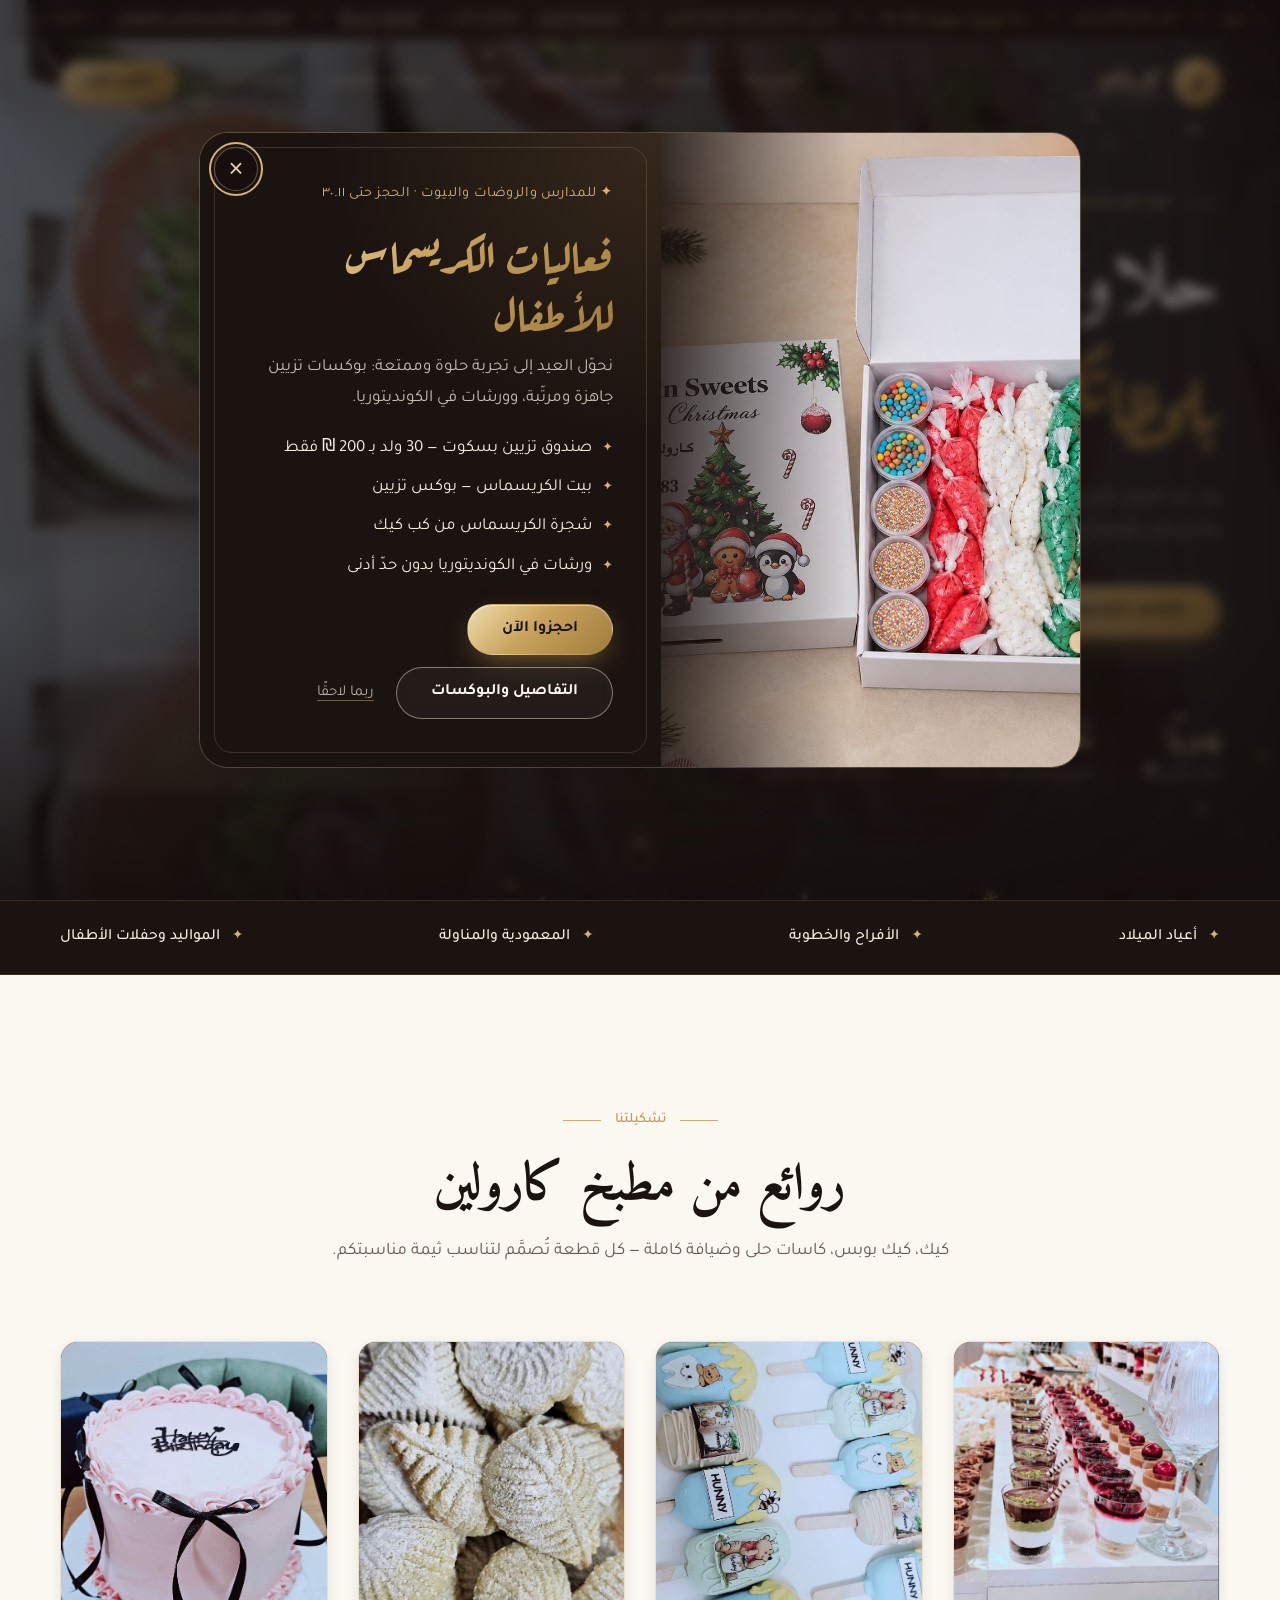
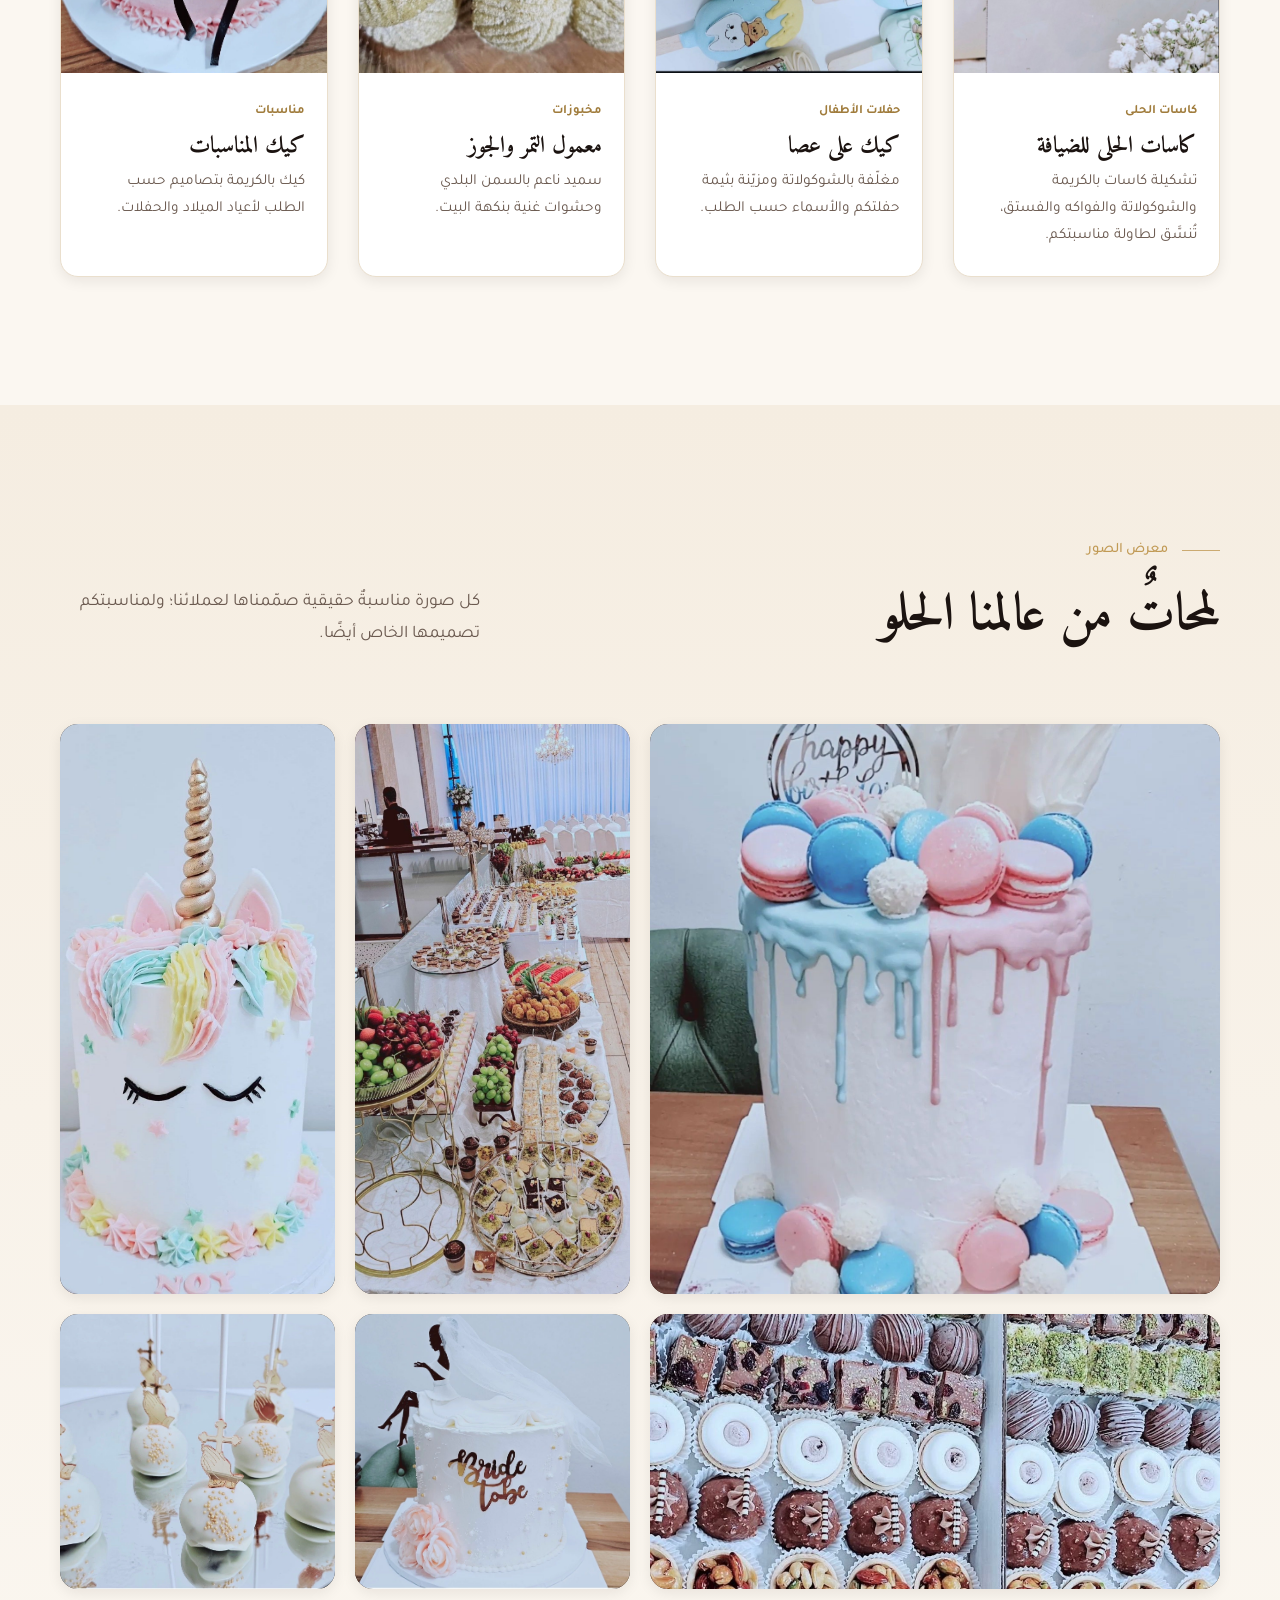
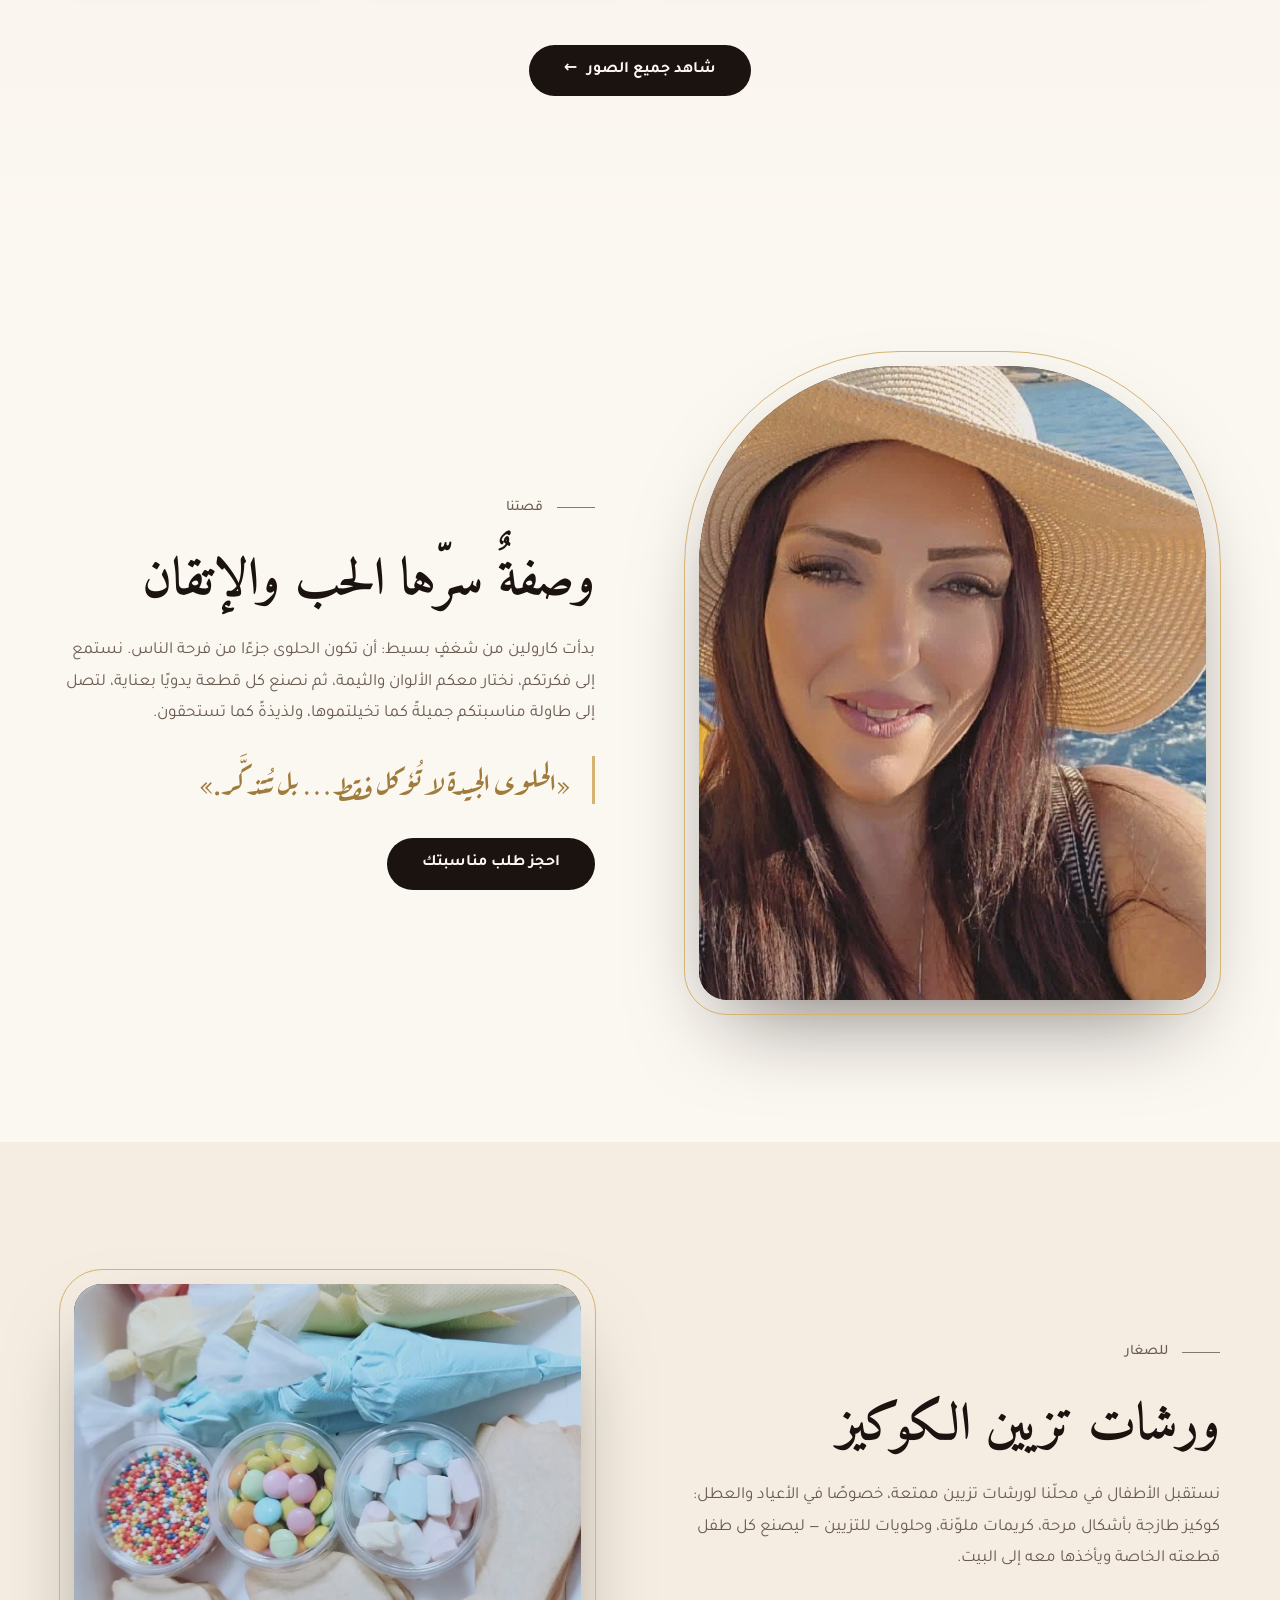
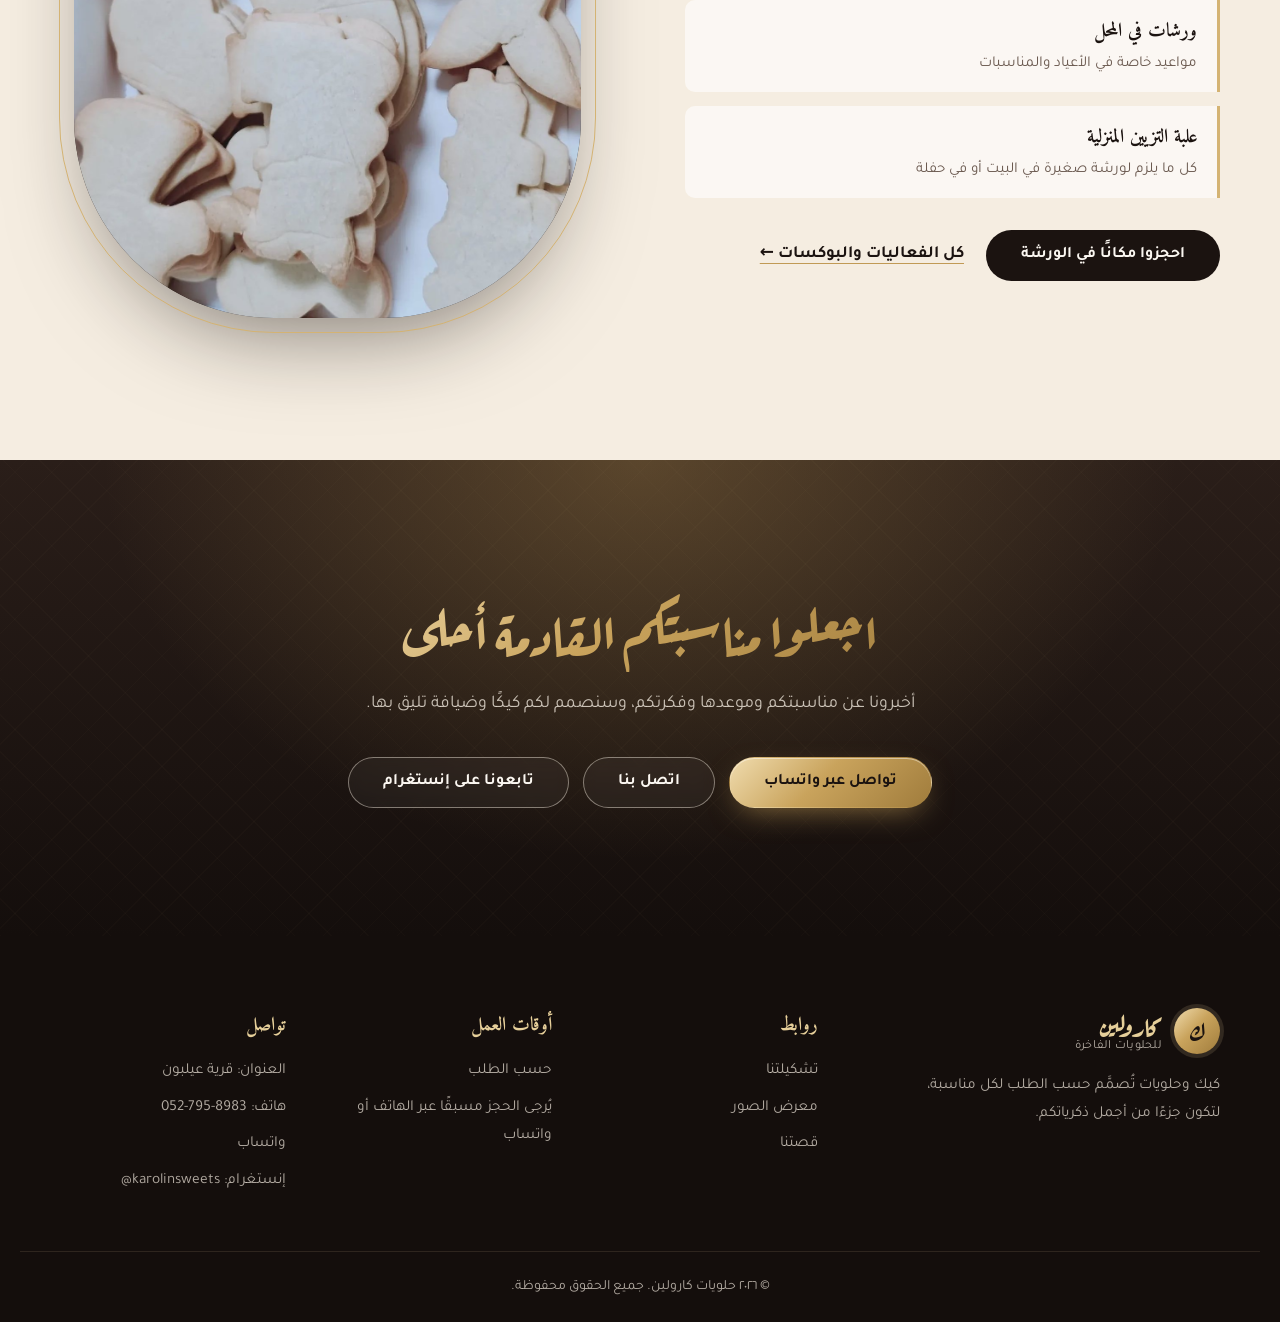
==== index.html @ e796cf58 "Add kids workshops page and switch homepage popup to workshops Co-Authored-By: Claude Opus 5.5 <nore" ====
<!DOCTYPE html>
<html lang="ar" dir="rtl" class="festive">
<head>
  <meta charset="UTF-8">
  <meta name="viewport" content="width=device-width, initial-scale=1">
  <title>حلويات كارولين | كيك وحلويات لكل مناسبة</title>
  <meta name="description" content="حلويات كارولين — كيك وحلويات فاخرة تُصمَّم حسب الطلب لكل مناسبة: أعياد الميلاد، الأفراح، المعمودية، المواليد وحفلات الأطفال.">
  <meta property="og:type" content="website">
  <meta property="og:site_name" content="حلويات كارولين">
  <meta property="og:locale" content="ar_AR">
  <meta property="og:title" content="حلويات كارولين | كيك وحلويات لكل مناسبة">
  <meta property="og:description" content="حلويات كارولين — كيك وحلويات فاخرة تُصمَّم حسب الطلب لكل مناسبة: أعياد الميلاد، الأفراح، المعمودية، المواليد وحفلات الأطفال.">
  <meta property="og:url" content="https://jerrys-cloud.github.io/karolin-sweets/">
  <meta property="og:image" content="https://jerrys-cloud.github.io/karolin-sweets/images/og-home.jpg">
  <meta property="og:image:width" content="1200">
  <meta property="og:image:height" content="630">
  <meta name="twitter:card" content="summary_large_image">
  <meta name="theme-color" content="#1b1310">

  <link rel="preconnect" href="https://fonts.googleapis.com">
  <link rel="preconnect" href="https://fonts.gstatic.com" crossorigin>
  <link href="https://fonts.googleapis.com/css2?family=Aref+Ruqaa:wght@400;700&family=Amiri:ital,wght@0,400;0,700;1,400&family=Tajawal:wght@300;400;500;700&display=swap" rel="stylesheet">
  <link rel="stylesheet" href="style.css">
</head>
<body>

  <!-- ================= شريط تهاني الأعياد ================= -->
  <div class="festive-bar" role="region" aria-label="تهاني الأعياد">
    <div class="festive-bar__track">
      <ul class="festive-bar__group">
        <li><strong>ميلادٌ مجيد</strong></li>
        <li>كل عام وأنتم بخير</li>
        <li><strong>سنة جديدة سعيدة ٢٠٢٧</strong></li>
        <li>عسى أيامكم كلها حلاوة وفرح</li>
        <li><a href="christmas.html">تشكيلة الأعياد</a> متوفرة الآن — <a href="#contact">اطلبوا مسبقًا</a></li>
        <li><a href="workshops.html">فعاليات الكريسماس للأطفال</a> — الحجز حتى ٣٠.١١</li>
      </ul>
      <ul class="festive-bar__group" aria-hidden="true">
        <li><strong>ميلادٌ مجيد</strong></li>
        <li>كل عام وأنتم بخير</li>
        <li><strong>سنة جديدة سعيدة ٢٠٢٧</strong></li>
        <li>عسى أيامكم كلها حلاوة وفرح</li>
        <li><a href="christmas.html" tabindex="-1">تشكيلة الأعياد</a> متوفرة الآن — <a href="#contact" tabindex="-1">اطلبوا مسبقًا</a></li>
        <li><a href="workshops.html" tabindex="-1">فعاليات الكريسماس للأطفال</a> — الحجز حتى ٣٠.١١</li>
      </ul>
    </div>
  </div>

  <!-- ثلج ذهبي متساقط -->
  <canvas class="snow" aria-hidden="true"></canvas>

  <!-- ================= شريط التنقل ================= -->
  <header class="site-header" id="top">
    <div class="container nav">
      <a href="#top" class="brand" aria-label="حلويات كارولين — الصفحة الرئيسية">
        <span class="brand__mark" aria-hidden="true">ك</span>
        <span class="brand__text">
          <span class="brand__name">كارولين</span>
          <span class="brand__tag">للحلويات الفاخرة</span>
        </span>
      </a>

      <input type="checkbox" id="nav-toggle" class="nav__toggle" aria-hidden="true">
      <label for="nav-toggle" class="nav__burger" aria-label="فتح القائمة">
        <span></span><span></span><span></span>
      </label>

      <nav class="nav__menu" aria-label="القائمة الرئيسية">
        <ul class="nav__links">
          <li><a href="#top" class="is-active">الرئيسية</a></li>
          <li><a href="#collection">تشكيلتنا</a></li>
          <li><a href="#gallery">معرض الصور</a></li>
          <li><a href="#story">قصتنا</a></li>
          <li><a href="workshops.html">ورشات الأطفال</a></li>
          <li><a href="#contact">تواصل معنا</a></li>
        </ul>
        <a href="#contact" class="btn btn--gold btn--sm">اطلب الآن</a>
      </nav>
    </div>
  </header>

  <main>

    <!-- ================= القسم الرئيسي (Hero) ================= -->
    <section class="hero" aria-labelledby="hero-title">
      <div class="hero__media" aria-hidden="true">
        <!-- صورة الواجهة الرئيسية -->
        <img src="images/hospitality-cups.jpg" alt="" onerror="this.remove()">
      </div>
      <div class="hero__veil" aria-hidden="true"></div>

      <div class="container hero__inner">
        <div class="hero__content">
          <p class="eyebrow"><span class="eyebrow__line"></span>كيك لكل مناسبة · يُصمَّم خصيصًا لكم</p>
          <h1 id="hero-title" class="hero__title">
            حلاوةٌ تليق
            <span class="hero__title-accent">بلحظاتكم الثمينة</span>
          </h1>
          <p class="hero__lead">
            من عيد الميلاد الأول إلى ليلة العمر، نصمّم في كارولين كيكًا وحلويات تحكي قصة مناسبتكم؛
            بألوانها وثيمتها وتفاصيلها، مصنوعة يدويًا بأجود المكونات.
          </p>
          <div class="hero__actions">
            <a href="#collection" class="btn btn--gold">اكتشف التشكيلة</a>
            <a href="#gallery" class="btn btn--ghost">شاهد المعرض</a>
          </div>

          <ul class="hero__stats">
            <li><strong>يدويًا</strong><span>بكل تفاصيله</span></li>
            <li><strong>حسب الطلب</strong><span>تصميم خاص لكل مناسبة</span></li>
            <li><strong>طازج</strong><span>يُحضَّر ليوم مناسبتكم</span></li>
          </ul>
        </div>

        <aside class="hero__card" aria-label="صنف الموسم">
          <span class="hero__card-badge">صنف الموسم</span>
          <h2 class="hero__card-title">كاسات الشوكولاتة بالفستق</h2>
          <p>طبقات من الكريمة الناعمة، شوكولاتة لامعة، فستق حلبي مطحون، وبرعم ورد جوري.</p>
          <a href="#collection" class="link-arrow">اعرف المزيد <span aria-hidden="true">←</span></a>
        </aside>
      </div>

      <a href="#collection" class="hero__scroll" aria-label="انتقل للأسفل"><span></span></a>
    </section>

    <!-- ================= شريط القيم ================= -->
    <section class="ribbon" aria-label="ما يميزنا">
      <div class="container ribbon__inner">
        <div class="ribbon__item"><span class="ribbon__icon" aria-hidden="true">✦</span>أعياد الميلاد</div>
        <div class="ribbon__item"><span class="ribbon__icon" aria-hidden="true">✦</span>الأفراح والخطوبة</div>
        <div class="ribbon__item"><span class="ribbon__icon" aria-hidden="true">✦</span>المعمودية والمناولة</div>
        <div class="ribbon__item"><span class="ribbon__icon" aria-hidden="true">✦</span>المواليد وحفلات الأطفال</div>
      </div>
    </section>

    <!-- ================= التشكيلة ================= -->
    <section class="section collection" id="collection" aria-labelledby="collection-title">
      <div class="container">
        <header class="section-head">
          <p class="eyebrow eyebrow--center"><span class="eyebrow__line"></span>تشكيلتنا<span class="eyebrow__line"></span></p>
          <h2 id="collection-title" class="section-title">روائع من مطبخ كارولين</h2>
          <p class="section-lead">كيك، كيك بوبس، كاسات حلى وضيافة كاملة — كل قطعة تُصمَّم لتناسب ثيمة مناسبتكم.</p>
        </header>

        <div class="cards">
          <article class="card">
            <figure class="card__media media">
              <img src="images/hospitality-dessert-cups.jpg" alt="كاسات حلى متنوعة على طاولة ضيافة" loading="lazy" onerror="this.parentElement.classList.add('is-empty');this.remove()">
            </figure>
            <div class="card__body">
              <span class="card__kicker">كاسات الحلى</span>
              <h3 class="card__title">كاسات الحلى للضيافة</h3>
              <p>تشكيلة كاسات بالكريمة والشوكولاتة والفواكه والفستق، تُنسَّق لطاولة مناسبتكم.</p>
            </div>
          </article>

          <article class="card">
            <figure class="card__media media">
              <img src="images/kids-cakesicles.jpg" alt="كيك على عصا بتصاميم للأطفال" loading="lazy" onerror="this.parentElement.classList.add('is-empty');this.remove()">
            </figure>
            <div class="card__body">
              <span class="card__kicker">حفلات الأطفال</span>
              <h3 class="card__title">كيك على عصا</h3>
              <p>مغلّفة بالشوكولاتة ومزيّنة بثيمة حفلتكم والأسماء حسب الطلب.</p>
            </div>
          </article>

          <article class="card">
            <figure class="card__media media">
              <img src="images/hospitality-maamoul.jpg" alt="معمول مرشوش بالسكر الناعم" loading="lazy" onerror="this.parentElement.classList.add('is-empty');this.remove()">
            </figure>
            <div class="card__body">
              <span class="card__kicker">مخبوزات</span>
              <h3 class="card__title">معمول التمر والجوز</h3>
              <p>سميد ناعم بالسمن البلدي وحشوات غنية بنكهة البيت.</p>
            </div>
          </article>

          <article class="card">
            <figure class="card__media media">
              <img src="images/birthday-pink-bows.jpg" alt="كيكة عيد ميلاد وردية بشرائط سوداء" loading="lazy" onerror="this.parentElement.classList.add('is-empty');this.remove()">
            </figure>
            <div class="card__body">
              <span class="card__kicker">مناسبات</span>
              <h3 class="card__title">كيك المناسبات</h3>
              <p>كيك بالكريمة بتصاميم حسب الطلب لأعياد الميلاد والحفلات.</p>
            </div>
          </article>
        </div>
      </div>
    </section>

    <!-- ================= معرض الصور ================= -->
    <section class="section gallery-section" id="gallery" aria-labelledby="gallery-title">
      <div class="container">
        <header class="section-head section-head--split">
          <div>
            <p class="eyebrow"><span class="eyebrow__line"></span>معرض الصور</p>
            <h2 id="gallery-title" class="section-title">لمحاتٌ من عالمنا الحلو</h2>
          </div>
          <p class="section-lead">كل صورة مناسبةٌ حقيقية صمّمناها لعملائنا؛ ولمناسبتكم تصميمها الخاص أيضًا.</p>
        </header>

        <div class="gallery">
          <figure class="gallery__item gallery__item--feature media">
            <img src="images/birthday-macarons.jpg" alt="كيكة عيد ميلاد بالماكرون الوردي والأزرق" loading="lazy" onerror="this.parentElement.classList.add('is-empty');this.remove()">
            <figcaption>كيك أعياد الميلاد</figcaption>
          </figure>
          <figure class="gallery__item gallery__item--tall media">
            <img src="images/hospitality-dessert-table.jpg" alt="طاولة ضيافة حلويات في قاعة أفراح" loading="lazy" onerror="this.parentElement.classList.add('is-empty');this.remove()">
            <figcaption>طاولات الضيافة</figcaption>
          </figure>
          <figure class="gallery__item gallery__item--tall media">
            <img src="images/birthday-unicorn.jpg" alt="كيكة اليونيكورن بألوان الباستيل" loading="lazy" onerror="this.parentElement.classList.add('is-empty');this.remove()">
            <figcaption>كيكة اليونيكورن</figcaption>
          </figure>
          <figure class="gallery__item gallery__item--wide media">
            <img src="images/hospitality-petit-fours.jpg" alt="صواني حلويات صغيرة متنوعة" loading="lazy" onerror="this.parentElement.classList.add('is-empty');this.remove()">
            <figcaption>حلويات الضيافة</figcaption>
          </figure>
          <figure class="gallery__item media">
            <img src="images/wedding-bride-veil.jpg" alt="كيكة العروس بالطرحة" loading="lazy" onerror="this.parentElement.classList.add('is-empty');this.remove()">
            <figcaption>كيك العروس</figcaption>
          </figure>
          <figure class="gallery__item media">
            <img src="images/baptism-cakepops.jpg" alt="كيك بوبس أبيض بزينة ذهبية للمعمودية" loading="lazy" onerror="this.parentElement.classList.add('is-empty');this.remove()">
            <figcaption>كيك بوبس للمعمودية</figcaption>
          </figure>
        </div>

        <div class="gallery__more">
          <a href="gallery.html" class="btn btn--dark">شاهد جميع الصور <span aria-hidden="true">←</span></a>
        </div>
      </div>
    </section>

    <!-- ================= قصتنا ================= -->
    <section class="section story" id="story" aria-labelledby="story-title">
      <div class="container story__inner">
        <figure class="story__media media">
          <img src="images/story.jpg" alt="كارولين، صاحبة حلويات كارولين" style="object-position: 50% 35%" loading="lazy" onerror="if(!this.dataset.fb){this.dataset.fb='1';this.src='images/birthday-teddy-first.jpg'}else{this.parentElement.classList.add('is-empty');this.remove()}">
        </figure>
        <div class="story__content">
          <p class="eyebrow"><span class="eyebrow__line"></span>قصتنا</p>
          <h2 id="story-title" class="section-title">وصفةٌ سرّها الحب والإتقان</h2>
          <p>
            بدأت كارولين من شغفٍ بسيط: أن تكون الحلوى جزءًا من فرحة الناس. نستمع إلى فكرتكم،
            نختار معكم الألوان والثيمة، ثم نصنع كل قطعة يدويًا بعناية، لتصل إلى طاولة مناسبتكم
            جميلةً كما تخيلتموها، ولذيذةً كما تستحقون.
          </p>
          <blockquote class="story__quote">«الحلوى الجيدة لا تُؤكل فقط… بل تُتذكَّر.»</blockquote>
          <a href="#contact" class="btn btn--dark">احجز طلب مناسبتك</a>
        </div>
      </div>
    </section>

    <!-- ================= ورشات الأطفال ================= -->
    <section class="section workshop" id="workshops" aria-labelledby="workshop-title">
      <div class="container story__inner">
        <div class="story__content">
          <p class="eyebrow"><span class="eyebrow__line"></span>للصغار</p>
          <h2 id="workshop-title" class="section-title">ورشات تزيين الكوكيز</h2>
          <p>
            نستقبل الأطفال في محلّنا لورشات تزيين ممتعة، خصوصًا في الأعياد والعطل: كوكيز طازجة بأشكال
            مرحة، كريمات ملوّنة، وحلويات للتزيين — ليصنع كل طفل قطعته الخاصة ويأخذها معه إلى البيت.
          </p>
          <ul class="workshop__list">
            <li><strong>ورشات في المحل</strong><span>مواعيد خاصة في الأعياد والمناسبات</span></li>
            <li><strong>علبة التزيين المنزلية</strong><span>كل ما يلزم لورشة صغيرة في البيت أو في حفلة</span></li>
          </ul>
          <a href="https://wa.me/972527958983?text=%D9%85%D8%B1%D8%AD%D8%A8%D9%8B%D8%A7%20%D9%83%D8%A7%D8%B1%D9%88%D9%84%D9%8A%D9%86%D8%8C%20%D8%A3%D9%88%D8%AF%D9%91%20%D8%AD%D8%AC%D8%B2%20%D9%85%D9%83%D8%A7%D9%86%20%D9%81%D9%8A%20%D9%88%D8%B1%D8%B4%D8%A9%20%D8%AA%D8%B2%D9%8A%D9%8A%D9%86%20%D8%A7%D9%84%D9%83%D9%88%D9%83%D9%8A%D8%B2%20%D9%84%D9%84%D8%A3%D8%B7%D9%81%D8%A7%D9%84" class="btn btn--dark" target="_blank" rel="noopener">احجزوا مكانًا في الورشة</a>
          <a href="workshops.html" class="workshop__more">كل الفعاليات والبوكسات ←</a>
        </div>
        <figure class="story__media media">
          <img src="images/kids-cookie-kit-2.jpg" alt="علبة تزيين كوكيز للأطفال مع كريمات ملونة وحلويات" loading="lazy" onerror="this.parentElement.classList.add('is-empty');this.remove()">
        </figure>
      </div>
    </section>

    <!-- ================= دعوة للطلب ================= -->
    <section class="cta" id="contact" aria-labelledby="cta-title">
      <div class="container cta__inner">
        <h2 id="cta-title" class="cta__title">اجعلوا مناسبتكم القادمة أحلى</h2>
        <p>أخبرونا عن مناسبتكم وموعدها وفكرتكم، وسنصمم لكم كيكًا وضيافة تليق بها.</p>
        <div class="cta__actions">
          <a href="https://wa.me/972527958983?text=%D9%85%D8%B1%D8%AD%D8%A8%D9%8B%D8%A7%20%D9%83%D8%A7%D8%B1%D9%88%D9%84%D9%8A%D9%86%D8%8C%20%D8%A3%D9%88%D8%AF%D9%91%20%D8%A7%D9%84%D8%A7%D8%B3%D8%AA%D9%81%D8%B3%D8%A7%D8%B1%20%D8%B9%D9%86%20%D8%B7%D9%84%D8%A8%20%D9%84%D9%85%D9%86%D8%A7%D8%B3%D8%A8%D8%A9" class="btn btn--gold" target="_blank" rel="noopener">تواصل عبر واتساب</a>
          <a href="tel:+972527958983" class="btn btn--ghost">اتصل بنا</a>
          <a href="https://www.instagram.com/karolinsweets/" class="btn btn--ghost" target="_blank" rel="noopener">تابعونا على إنستغرام</a>
        </div>
      </div>
    </section>

  </main>

  <!-- ================= التذييل ================= -->
  <footer class="site-footer">
    <div class="container footer__grid">
      <div class="footer__brand">
        <a href="#top" class="brand">
          <span class="brand__mark" aria-hidden="true">ك</span>
          <span class="brand__text">
            <span class="brand__name">كارولين</span>
            <span class="brand__tag">للحلويات الفاخرة</span>
          </span>
        </a>
        <p>كيك وحلويات تُصمَّم حسب الطلب لكل مناسبة، لتكون جزءًا من أجمل ذكرياتكم.</p>
      </div>
      <div>
        <h3 class="footer__title">روابط</h3>
        <ul class="footer__list">
          <li><a href="#collection">تشكيلتنا</a></li>
          <li><a href="#gallery">معرض الصور</a></li>
          <li><a href="#story">قصتنا</a></li>
        </ul>
      </div>
      <div>
        <h3 class="footer__title">أوقات العمل</h3>
        <ul class="footer__list">
          <li>حسب الطلب</li>
          <li>يُرجى الحجز مسبقًا عبر الهاتف أو واتساب</li>
        </ul>
      </div>
      <div>
        <h3 class="footer__title">تواصل</h3>
        <ul class="footer__list">
          <li>العنوان: قرية عيلبون</li>
          <li>هاتف: <a href="tel:+972527958983" dir="ltr">052-795-8983</a></li>
          <li><a href="https://wa.me/972527958983?text=%D9%85%D8%B1%D8%AD%D8%A8%D9%8B%D8%A7%20%D9%83%D8%A7%D8%B1%D9%88%D9%84%D9%8A%D9%86%D8%8C%20%D8%A3%D9%88%D8%AF%D9%91%20%D8%A7%D9%84%D8%A7%D8%B3%D8%AA%D9%81%D8%B3%D8%A7%D8%B1%20%D8%B9%D9%86%20%D8%B7%D9%84%D8%A8%20%D9%84%D9%85%D9%86%D8%A7%D8%B3%D8%A8%D8%A9" target="_blank" rel="noopener">واتساب</a></li>
          <li>إنستغرام: <a href="https://www.instagram.com/karolinsweets/" target="_blank" rel="noopener" dir="ltr">@karolinsweets</a></li>
        </ul>
      </div>
    </div>
    <div class="container footer__bottom">
      <p>© ٢٠٢٦ حلويات كارولين. جميع الحقوق محفوظة.</p>
    </div>
  </footer>

  <script>
    // تغيير مظهر شريط التنقل عند التمرير + إغلاق القائمة عند اختيار رابط
    (function () {
      var header = document.querySelector('.site-header');
      var toggle = document.getElementById('nav-toggle');
      function onScroll() { header.classList.toggle('is-scrolled', window.scrollY > 40); }
      window.addEventListener('scroll', onScroll, { passive: true });
      onScroll();
      document.querySelectorAll('.nav__menu a').forEach(function (a) {
        a.addEventListener('click', function () { toggle.checked = false; });
      });
    })();
  </script>
  <!-- ================= نافذة تشكيلة الأعياد ================= -->
  <dialog class="promo" id="season-promo" aria-labelledby="promo-title">
    <button type="button" class="promo__close" data-promo-close aria-label="إغلاق">×</button>
    <div class="promo__grid">
      <figure class="promo__media media">
        <img src="images/kids-kit-cookie-box.jpg" alt="صندوق فعالية تزيين بسكوت الكريسماس" onerror="this.parentElement.classList.add('is-empty');this.remove()">
      </figure>
      <div class="promo__body">
        <p class="promo__eyebrow">✦ للمدارس والروضات والبيوت · الحجز حتى ٣٠.١١</p>
        <h2 class="promo__title" id="promo-title">فعاليات الكريسماس للأطفال</h2>
        <p class="promo__text">نحوّل العيد إلى تجربة حلوة وممتعة: بوكسات تزيين جاهزة ومرتّبة، وورشات في الكونديتوريا.</p>
        <ul class="promo__list">
          <li>صندوق تزيين بسكوت — 30 ولد بـ 200 ₪ فقط</li>
          <li>بيت الكريسماس — بوكس تزيين</li>
          <li>شجرة الكريسماس من كب كيك</li>
          <li>ورشات في الكونديتوريا بدون حدّ أدنى</li>
        </ul>
        <div class="promo__actions">
          <a href="https://wa.me/972527958983?text=%D9%85%D8%B1%D8%AD%D8%A8%D9%8B%D8%A7%20%D9%83%D8%A7%D8%B1%D9%88%D9%84%D9%8A%D9%86%D8%8C%20%D8%A3%D9%88%D8%AF%D9%91%20%D8%AD%D8%AC%D8%B2%20%D9%81%D8%B9%D8%A7%D9%84%D9%8A%D8%A9%20%D9%83%D8%B1%D9%8A%D8%B3%D9%85%D8%A7%D8%B3%20%D9%84%D9%84%D8%A3%D8%B7%D9%81%D8%A7%D9%84.%20%D8%A7%D9%84%D9%85%D9%83%D8%A7%D9%86%20%28%D9%85%D8%AF%D8%B1%D8%B3%D8%A9/%D8%B1%D9%88%D8%B6%D8%A9/%D8%A8%D9%8A%D8%AA%29%3A%20%D8%8C%20%D8%B9%D8%AF%D8%AF%20%D8%A7%D9%84%D8%A3%D8%B7%D9%81%D8%A7%D9%84%3A%20" class="btn btn--gold" target="_blank" rel="noopener" data-promo-order>احجزوا الآن</a>
          <a href="workshops.html" class="btn btn--ghost" data-promo-order>التفاصيل والبوكسات</a>
          <button type="button" class="promo__later" data-promo-close>ربما لاحقًا</button>
        </div>
      </div>
    </div>
  </dialog>

  <script src="festive.js" defer></script>
</body>
</html>
---- style.css ----
/* =========================================================
   حلويات كارولين — الصفحة الرئيسية
   تصميم فاخر · عربي بالكامل · دعم كامل للاتجاه من اليمين لليسار
   ========================================================= */

/* ---------- المتغيرات ---------- */
:root {
  --cocoa-950: #140e0c;
  --cocoa-900: #1b1310;
  --cocoa-800: #2a1e19;
  --cocoa-700: #3d2c24;
  --cream-50:  #fbf7f1;
  --cream-100: #f5ede1;
  --cream-200: #eadfcd;
  --gold-300:  #e6cf9a;
  --gold-400:  #d4b373;
  --gold-500:  #c19a55;
  --gold-600:  #a07c3c;
  --rose-400:  #c98d7f;
  --ink:       #2a1e19;
  --ink-soft:  #6b5a50;

  --gold-grad: linear-gradient(135deg, #f0dcae 0%, #c9a35c 45%, #a07c3c 100%);

  --font-display: "Aref Ruqaa", "Amiri", serif;
  --font-serif:   "Amiri", serif;
  --font-body:    "Tajawal", system-ui, sans-serif;

  --radius-sm: 10px;
  --radius:    18px;
  --radius-lg: 28px;

  --shadow-sm: 0 4px 14px rgba(27, 19, 16, .08);
  --shadow:    0 18px 50px -18px rgba(27, 19, 16, .35);
  --shadow-lg: 0 40px 90px -30px rgba(20, 14, 12, .55);

  --ease: cubic-bezier(.22, .61, .36, 1);
  --header-h: 84px;
  --promo-h: 0px;   /* ارتفاع شريط التهاني — يتفعّل مع ثيم الأعياد */
  --container: 1240px;
}

/* ---------- الأساسيات ---------- */
*, *::before, *::after { box-sizing: border-box; }

html {
  scroll-behavior: smooth;
  scroll-padding-top: calc(var(--header-h) + var(--promo-h));
  -webkit-text-size-adjust: 100%;
}

body {
  margin: 0;
  font-family: var(--font-body);
  font-size: 1.0625rem;
  line-height: 1.85;
  color: var(--ink);
  background: var(--cream-50);
  direction: rtl;
  text-align: start;
  -webkit-font-smoothing: antialiased;
  overflow-x: hidden;
}

img { display: block; max-width: 100%; }
a { color: inherit; text-decoration: none; }
ul { list-style: none; margin: 0; padding: 0; }
h1, h2, h3, p, figure, blockquote { margin: 0; }

::selection { background: var(--gold-400); color: var(--cocoa-900); }

:focus-visible {
  outline: 2px solid var(--gold-500);
  outline-offset: 3px;
  border-radius: 6px;
}

.container {
  width: 100%;
  max-width: var(--container);
  margin-inline: auto;
  padding-inline: clamp(16px, 4vw, 40px);
}

.section { padding-block: clamp(72px, 10vw, 140px); }

/* =========================================================
   قاعدة الصور التلقائية
   أي صورة داخل .media تملأ إطارها بالكامل وتُقص بذكاء
   دون تشويه، مهما كانت أبعادها الأصلية.
   ========================================================= */
.media {
  position: relative;
  overflow: hidden;
  aspect-ratio: var(--ratio, 4 / 5);
  background:
    radial-gradient(120% 90% at 80% 10%, rgba(212, 179, 115, .35), transparent 60%),
    linear-gradient(160deg, var(--cocoa-700), var(--cocoa-900));
  isolation: isolate;
}

.media > img {
  position: absolute;
  inset: 0;
  width: 100%;
  height: 100%;
  object-fit: cover;
  object-position: center;
  transition: transform 1.2s var(--ease), filter .6s var(--ease);
}

/* حالة عدم وجود صورة بعد: زخرفة أنيقة بدل أيقونة الصورة المكسورة */
.media.is-empty::after {
  content: "ك";
  position: absolute;
  inset: 0;
  display: grid;
  place-items: center;
  font-family: var(--font-display);
  font-size: clamp(3rem, 8vw, 6rem);
  color: rgba(230, 207, 154, .28);
  background-image:
    repeating-linear-gradient(45deg, rgba(230, 207, 154, .05) 0 1px, transparent 1px 22px),
    repeating-linear-gradient(-45deg, rgba(230, 207, 154, .05) 0 1px, transparent 1px 22px);
  z-index: -1;
}

/* ---------- عناصر مشتركة ---------- */
.eyebrow {
  display: inline-flex;
  align-items: center;
  gap: 14px;
  font-size: .9rem;
  font-weight: 500;
  letter-spacing: 0;
  color: var(--gold-500);
  margin-block-end: 18px;
}
.eyebrow__line {
  display: inline-block;
  inline-size: 38px;
  block-size: 1px;
  background: currentColor;
  opacity: .8;
}
.eyebrow--center { justify-content: center; }

.section-head {
  text-align: center;
  max-width: 680px;
  margin: 0 auto clamp(48px, 6vw, 72px);
}
.section-head--split {
  max-width: none;
  display: flex;
  align-items: flex-end;
  justify-content: space-between;
  gap: 32px;
  text-align: start;
}
.section-head--split .section-lead { max-width: 420px; }

.section-title {
  font-family: var(--font-serif);
  font-weight: 700;
  font-size: clamp(2rem, 4.2vw, 3.25rem);
  line-height: 1.35;
  color: var(--cocoa-900);
}
.section-lead {
  margin-block-start: 14px;
  color: var(--ink-soft);
  font-size: 1.1rem;
}

/* ---------- الأزرار ---------- */
.btn {
  --pad-y: 15px;
  --pad-x: 34px;
  position: relative;
  display: inline-flex;
  align-items: center;
  justify-content: center;
  gap: 10px;
  padding: var(--pad-y) var(--pad-x);
  border-radius: 999px;
  font-family: var(--font-body);
  font-weight: 700;
  font-size: 1rem;
  line-height: 1.2;
  white-space: nowrap;
  cursor: pointer;
  border: 1px solid transparent;
  overflow: hidden;
  transition: transform .35s var(--ease), box-shadow .35s var(--ease), background-color .35s var(--ease), color .35s var(--ease);
}
.btn:hover { transform: translateY(-2px); }
.btn--sm { --pad-y: 11px; --pad-x: 24px; font-size: .95rem; }

.btn--gold {
  background: var(--gold-grad);
  color: var(--cocoa-900);
  box-shadow: 0 10px 30px -10px rgba(193, 154, 85, .7), inset 0 1px 0 rgba(255, 255, 255, .45);
}
.btn--gold::after {
  content: "";
  position: absolute;
  inset-block: 0;
  inset-inline-start: -60%;
  inline-size: 40%;
  background: linear-gradient(90deg, transparent, rgba(255, 255, 255, .55), transparent);
  transform: skewX(-20deg);
  transition: inset-inline-start .8s var(--ease);
}
.btn--gold:hover::after { inset-inline-start: 130%; }
.btn--gold:hover { box-shadow: 0 16px 40px -12px rgba(193, 154, 85, .85), inset 0 1px 0 rgba(255, 255, 255, .5); }

.btn--ghost {
  color: var(--cream-50);
  border-color: rgba(245, 237, 225, .45);
  background: rgba(255, 255, 255, .04);
  backdrop-filter: blur(6px);
}
.btn--ghost:hover { background: rgba(245, 237, 225, .12); border-color: var(--gold-300); }

.btn--dark { background: var(--cocoa-900); color: var(--cream-50); }
.btn--dark:hover { background: var(--cocoa-700); box-shadow: var(--shadow); }

.link-arrow {
  display: inline-flex;
  align-items: center;
  gap: 8px;
  color: var(--gold-300);
  font-weight: 500;
}
.link-arrow span { transition: transform .35s var(--ease); }
.link-arrow:hover span { transform: translateX(-6px); }

/* =========================================================
   شريط التنقل
   ========================================================= */
.site-header {
  position: fixed;
  inset-block-start: var(--promo-h);
  inset-inline: 0;
  z-index: 100;
  transition: background-color .4s var(--ease), box-shadow .4s var(--ease), backdrop-filter .4s var(--ease);
}
.site-header.is-scrolled {
  background: rgba(20, 14, 12, .82);
  backdrop-filter: blur(14px) saturate(140%);
  -webkit-backdrop-filter: blur(14px) saturate(140%);
  box-shadow: 0 1px 0 rgba(230, 207, 154, .12), 0 20px 40px -24px rgba(0, 0, 0, .6);
}

.nav {
  display: flex;
  align-items: center;
  justify-content: space-between;
  gap: 24px;
  block-size: var(--header-h);
}

.brand {
  display: inline-flex;
  align-items: center;
  gap: 12px;
  color: var(--cream-50);
}
.brand__mark {
  display: grid;
  place-items: center;
  inline-size: 46px;
  block-size: 46px;
  border-radius: 50%;
  font-family: var(--font-display);
  font-size: 1.6rem;
  line-height: 1;
  padding-block-end: 4px;
  color: var(--cocoa-900);
  background: var(--gold-grad);
  box-shadow: 0 0 0 4px rgba(230, 207, 154, .14);
}
.brand__text { display: flex; flex-direction: column; line-height: 1.15; }
.brand__name {
  font-family: var(--font-display);
  font-size: 1.65rem;
  font-weight: 700;
  color: var(--gold-300);
}
.brand__tag { font-size: .78rem; color: rgba(245, 237, 225, .7); letter-spacing: .02em; }

.nav__menu {
  display: flex;
  align-items: center;
  gap: clamp(20px, 3vw, 44px);
}
.nav__links {
  display: flex;
  align-items: center;
  gap: clamp(18px, 2.4vw, 36px);
}
.nav__links a {
  position: relative;
  color: rgba(245, 237, 225, .82);
  font-weight: 500;
  font-size: 1rem;
  padding-block: 6px;
  transition: color .3s var(--ease);
}
.nav__links a::after {
  content: "";
  position: absolute;
  inset-inline: 0;
  inset-block-end: -2px;
  block-size: 1px;
  background: var(--gold-400);
  transform: scaleX(0);
  transform-origin: right;
  transition: transform .45s var(--ease);
}
.nav__links a:hover,
.nav__links a.is-active { color: var(--gold-300); }
.nav__links a:hover::after,
.nav__links a.is-active::after { transform: scaleX(1); }

.nav__toggle { display: none; }
.nav__burger { display: none; }

/* =========================================================
   القسم الرئيسي
   ========================================================= */
.hero {
  position: relative;
  min-block-size: 100vh;
  min-block-size: 100svh;
  display: flex;
  align-items: center;
  color: var(--cream-50);
  overflow: hidden;
  isolation: isolate;
  background:
    radial-gradient(60% 70% at 15% 30%, rgba(193, 154, 85, .28), transparent 60%),
    radial-gradient(50% 60% at 90% 90%, rgba(201, 141, 127, .18), transparent 60%),
    linear-gradient(160deg, #2a1e19 0%, #140e0c 70%);
}

.hero__media {
  position: absolute;
  inset: 0;
  z-index: -2;
}
.hero__media img {
  width: 100%;
  height: 100%;
  object-fit: cover;
  object-position: center;
  transform: scale(1.06);
  animation: heroZoom 18s var(--ease) forwards;
}
@keyframes heroZoom { to { transform: scale(1); } }

.hero__veil {
  position: absolute;
  inset: 0;
  z-index: -1;
  background:
    linear-gradient(270deg, rgba(20, 14, 12, .92) 0%, rgba(20, 14, 12, .65) 45%, rgba(20, 14, 12, .25) 100%),
    linear-gradient(0deg, rgba(20, 14, 12, .85) 0%, transparent 35%);
}
/* زخرفة هندسية ذهبية خفيفة */
.hero::before {
  content: "";
  position: absolute;
  inset: 0;
  z-index: -1;
  opacity: .5;
  background-image:
    radial-gradient(circle at center, rgba(230, 207, 154, .14) 1px, transparent 1.5px);
  background-size: 28px 28px;
  -webkit-mask-image: linear-gradient(270deg, transparent 30%, #000 100%);
          mask-image: linear-gradient(270deg, transparent 30%, #000 100%);
}

.hero__inner {
  display: grid;
  grid-template-columns: minmax(0, 1.35fr) minmax(0, .8fr);
  align-items: end;
  gap: clamp(32px, 6vw, 96px);
  padding-block: calc(var(--header-h) + var(--promo-h) + 60px) 110px;
}

.hero__content { max-width: 680px; }
.hero__content > * { animation: rise 1s var(--ease) both; }
.hero__content > *:nth-child(2) { animation-delay: .1s; }
.hero__content > *:nth-child(3) { animation-delay: .2s; }
.hero__content > *:nth-child(4) { animation-delay: .3s; }
.hero__content > *:nth-child(5) { animation-delay: .4s; }
@keyframes rise {
  from { opacity: 0; transform: translateY(24px); }
  to   { opacity: 1; transform: none; }
}

.hero .eyebrow { color: var(--gold-300); }

.hero__title {
  font-family: var(--font-serif);
  font-weight: 700;
  font-size: clamp(2.6rem, 6.4vw, 5.4rem);
  line-height: 1.25;
  margin-block-end: 26px;
  text-wrap: balance;
}
.hero__title-accent {
  display: block;
  font-family: var(--font-display);
  font-weight: 700;
  background: var(--gold-grad);
  -webkit-background-clip: text;
          background-clip: text;
  color: transparent;
  padding-block: .05em .15em;
}

.hero__lead {
  font-size: clamp(1.05rem, 1.4vw, 1.22rem);
  color: rgba(245, 237, 225, .82);
  max-width: 560px;
  margin-block-end: 38px;
  font-weight: 300;
}

.hero__actions { display: flex; flex-wrap: wrap; gap: 14px; margin-block-end: 56px; }

.hero__stats {
  display: flex;
  flex-wrap: wrap;
  gap: clamp(24px, 4vw, 56px);
  padding-block-start: 28px;
  border-block-start: 1px solid rgba(230, 207, 154, .2);
}
.hero__stats li { display: flex; flex-direction: column; gap: 2px; }
.hero__stats strong {
  font-family: var(--font-serif);
  font-size: 1.9rem;
  line-height: 1.2;
  color: var(--gold-300);
}
.hero__stats span { font-size: .92rem; color: rgba(245, 237, 225, .65); }

.hero__card {
  position: relative;
  padding: 34px 32px;
  border-radius: var(--radius-lg);
  background: linear-gradient(160deg, rgba(255, 255, 255, .1), rgba(255, 255, 255, .03));
  border: 1px solid rgba(230, 207, 154, .22);
  backdrop-filter: blur(16px);
  -webkit-backdrop-filter: blur(16px);
  box-shadow: var(--shadow-lg);
  animation: rise 1.1s .5s var(--ease) both;
}
.hero__card::before {
  content: "";
  position: absolute;
  inset: 10px;
  border-radius: calc(var(--radius-lg) - 8px);
  border: 1px dashed rgba(230, 207, 154, .18);
  pointer-events: none;
}
.hero__card-badge {
  display: inline-block;
  padding: 5px 14px;
  border-radius: 999px;
  font-size: .8rem;
  font-weight: 700;
  color: var(--cocoa-900);
  background: var(--gold-grad);
  margin-block-end: 16px;
}
.hero__card-title {
  font-family: var(--font-serif);
  font-size: 1.6rem;
  line-height: 1.4;
  color: var(--cream-50);
  margin-block-end: 10px;
}
.hero__card p {
  color: rgba(245, 237, 225, .72);
  font-size: .98rem;
  margin-block-end: 18px;
}

.hero__scroll {
  position: absolute;
  inset-block-end: 28px;
  inset-inline-start: 50%;
  translate: 50% 0;
  inline-size: 26px;
  block-size: 42px;
  border-radius: 20px;
  border: 1px solid rgba(230, 207, 154, .45);
}
.hero__scroll span {
  position: absolute;
  inset-block-start: 8px;
  inset-inline-start: 50%;
  inline-size: 4px;
  block-size: 8px;
  margin-inline-start: -2px;
  border-radius: 4px;
  background: var(--gold-300);
  animation: scrollDot 2s var(--ease) infinite;
}
@keyframes scrollDot {
  0%   { opacity: 0; transform: translateY(0); }
  30%  { opacity: 1; }
  100% { opacity: 0; transform: translateY(14px); }
}

/* =========================================================
   شريط القيم
   ========================================================= */
.ribbon {
  background: var(--cocoa-900);
  color: var(--cream-100);
  border-block: 1px solid rgba(230, 207, 154, .14);
}
.ribbon__inner {
  display: flex;
  flex-wrap: wrap;
  justify-content: space-between;
  gap: 16px 32px;
  padding-block: 22px;
}
.ribbon__item {
  display: inline-flex;
  align-items: center;
  gap: 12px;
  font-weight: 500;
  font-size: .98rem;
}
.ribbon__icon { color: var(--gold-400); font-size: .85rem; }

/* =========================================================
   التشكيلة
   ========================================================= */
.collection { background: var(--cream-50); }

.cards {
  display: grid;
  grid-template-columns: repeat(4, minmax(0, 1fr));
  gap: clamp(18px, 2.4vw, 30px);
}
.card {
  background: #fff;
  border-radius: var(--radius);
  overflow: hidden;
  box-shadow: var(--shadow-sm);
  border: 1px solid var(--cream-200);
  transition: transform .5s var(--ease), box-shadow .5s var(--ease);
}
.card:hover { transform: translateY(-8px); box-shadow: var(--shadow); }
.card:hover .media > img { transform: scale(1.07); }

.card__media { --ratio: 4 / 5; }
.card__body { padding: 22px 22px 26px; }
.card__kicker {
  font-size: .8rem;
  font-weight: 700;
  color: var(--gold-600);
}
.card__title {
  font-family: var(--font-serif);
  font-size: 1.45rem;
  line-height: 1.4;
  color: var(--cocoa-900);
  margin-block: 4px 6px;
}
.card__body p { color: var(--ink-soft); font-size: .96rem; line-height: 1.75; }

/* =========================================================
   معرض الصور
   شبكة متجاوبة؛ كل خلية لها نسبة أبعاد ثابتة،
   والصور تُقص تلقائيًا بـ object-fit: cover.
   ========================================================= */
.gallery-section {
  background:
    linear-gradient(180deg, var(--cream-100), var(--cream-50));
}

.gallery {
  display: grid;
  grid-template-columns: repeat(4, minmax(0, 1fr));
  grid-auto-flow: dense;
  gap: clamp(12px, 1.6vw, 22px);
}

.gallery__item {
  --ratio: 1 / 1;
  border-radius: var(--radius);
  box-shadow: var(--shadow-sm);
  cursor: zoom-in;
}
/* عند تمدد الخلية على عدة صفوف/أعمدة، نترك الشبكة تحدد الارتفاع */
.gallery__item--feature { grid-column: span 2; grid-row: span 2; --ratio: 1 / 1; }
.gallery__item--tall    { grid-row: span 2; --ratio: auto; }
.gallery__item--wide    { grid-column: span 2; --ratio: auto; }

.gallery__item::before {
  content: "";
  position: absolute;
  inset: 0;
  z-index: 1;
  background: linear-gradient(0deg, rgba(20, 14, 12, .78) 0%, rgba(20, 14, 12, 0) 55%);
  opacity: 0;
  transition: opacity .5s var(--ease);
}
.gallery__item figcaption {
  position: absolute;
  inset-inline: 22px;
  inset-block-end: 18px;
  z-index: 2;
  font-family: var(--font-serif);
  font-size: 1.25rem;
  color: var(--cream-50);
  opacity: 0;
  transform: translateY(10px);
  transition: opacity .5s var(--ease), transform .5s var(--ease);
}
.gallery__item:hover::before,
.gallery__item:focus-within::before { opacity: 1; }
.gallery__item:hover figcaption,
.gallery__item:focus-within figcaption { opacity: 1; transform: none; }
.gallery__item:hover > img { transform: scale(1.06); }

/* الصور الفارغة تُظهر عناوينها دائمًا */
.gallery__item.is-empty::before { opacity: 1; }
.gallery__item.is-empty figcaption { opacity: .9; transform: none; }

/* =========================================================
   قصتنا
   ========================================================= */
.story { background: var(--cream-50); }
.story__inner {
  display: grid;
  grid-template-columns: minmax(0, 1fr) minmax(0, 1fr);
  align-items: center;
  gap: clamp(40px, 7vw, 110px);
}
.story__media {
  --ratio: 4 / 5;
  border-radius: 200px 200px var(--radius-lg) var(--radius-lg);
  box-shadow: var(--shadow-lg);
  outline: 1px solid var(--gold-400);
  outline-offset: 14px;
  margin: 14px;
}
.story__content p { color: var(--ink-soft); margin-block: 18px 26px; }
.story__quote {
  font-family: var(--font-display);
  font-size: clamp(1.4rem, 2.4vw, 1.9rem);
  line-height: 1.6;
  color: var(--gold-600);
  padding-inline-start: 22px;
  border-inline-start: 3px solid var(--gold-400);
  margin-block-end: 34px;
}

/* ---------- ورشات الأطفال ---------- */
.workshop { background: var(--cream-100); }
.workshop .story__media { border-radius: var(--radius-lg) var(--radius-lg) 200px 200px; }
.workshop__list { display: grid; gap: 14px; margin-block-end: 32px; }
.workshop__list li {
  display: flex;
  flex-direction: column;
  padding: 14px 20px;
  border-inline-start: 3px solid var(--gold-400);
  background: rgba(255, 255, 255, .6);
  border-radius: 0 var(--radius-sm) var(--radius-sm) 0;
}
[dir="rtl"] .workshop__list li { border-radius: var(--radius-sm) 0 0 var(--radius-sm); }
.workshop__list strong { font-family: var(--font-serif); font-size: 1.2rem; color: var(--cocoa-900); }
.workshop__list span { color: var(--ink-soft); font-size: .95rem; }

/* =========================================================
   دعوة للطلب
   ========================================================= */
.cta {
  position: relative;
  color: var(--cream-50);
  text-align: center;
  padding-block: clamp(80px, 10vw, 130px);
  background:
    radial-gradient(60% 120% at 50% 0%, rgba(193, 154, 85, .32), transparent 70%),
    linear-gradient(180deg, var(--cocoa-800), var(--cocoa-950));
  overflow: hidden;
}
.cta::before {
  content: "";
  position: absolute;
  inset: 0;
  opacity: .35;
  background-image:
    repeating-linear-gradient(45deg, rgba(230, 207, 154, .06) 0 1px, transparent 1px 26px),
    repeating-linear-gradient(-45deg, rgba(230, 207, 154, .06) 0 1px, transparent 1px 26px);
}
.cta__inner { position: relative; max-width: 760px; }
.cta__title {
  font-family: var(--font-display);
  font-size: clamp(2.1rem, 5vw, 3.6rem);
  line-height: 1.45;
  background: var(--gold-grad);
  -webkit-background-clip: text;
          background-clip: text;
  color: transparent;
  margin-block-end: 16px;
}
.cta p { color: rgba(245, 237, 225, .78); font-size: 1.12rem; margin-block-end: 36px; }
.cta__actions { display: flex; justify-content: center; flex-wrap: wrap; gap: 14px; }

/* =========================================================
   التذييل
   ========================================================= */
.site-footer {
  background: var(--cocoa-950);
  color: rgba(245, 237, 225, .7);
  font-size: .96rem;
}
.footer__grid {
  display: grid;
  grid-template-columns: 1.6fr repeat(3, 1fr);
  gap: 40px;
  padding-block: 72px 48px;
}
.footer__brand p { margin-block-start: 18px; max-width: 320px; }
.footer__title {
  font-family: var(--font-serif);
  font-size: 1.2rem;
  color: var(--gold-300);
  margin-block-end: 14px;
}
.footer__list li { margin-block-end: 8px; }
.footer__list a { transition: color .3s var(--ease); }
.footer__list a:hover { color: var(--gold-300); }
.footer__bottom {
  border-block-start: 1px solid rgba(230, 207, 154, .12);
  padding-block: 22px;
  font-size: .88rem;
  text-align: center;
}

/* =========================================================
   زر "شاهد جميع الصور" في الصفحة الرئيسية
   ========================================================= */
.gallery__more { display: flex; justify-content: center; margin-block-start: clamp(36px, 5vw, 56px); }

/* =========================================================
   صفحة معرض الصور
   ========================================================= */
.page-head {
  position: relative;
  color: var(--cream-50);
  text-align: center;
  padding-block: calc(var(--header-h) + clamp(56px, 8vw, 96px)) clamp(56px, 7vw, 88px);
  background:
    radial-gradient(60% 120% at 50% 0%, rgba(193, 154, 85, .3), transparent 70%),
    linear-gradient(180deg, var(--cocoa-800), var(--cocoa-950));
  overflow: hidden;
}
.page-head::before {
  content: "";
  position: absolute;
  inset: 0;
  opacity: .5;
  background-image: radial-gradient(circle at center, rgba(230, 207, 154, .14) 1px, transparent 1.5px);
  background-size: 28px 28px;
}
.page-head__inner { position: relative; max-width: 760px; }
.page-head .eyebrow { color: var(--gold-300); }
.page-head__title {
  font-family: var(--font-display);
  font-size: clamp(2.6rem, 6vw, 4.4rem);
  line-height: 1.4;
  background: var(--gold-grad);
  -webkit-background-clip: text;
          background-clip: text;
  color: transparent;
  margin-block-end: 14px;
}
.page-head__lead { color: rgba(245, 237, 225, .78); font-size: 1.1rem; }

.album-section { padding-block-start: clamp(40px, 5vw, 64px); }

/* أزرار التصفية */
.filters {
  display: flex;
  flex-wrap: wrap;
  justify-content: center;
  gap: 10px;
  margin-block-end: clamp(32px, 4vw, 48px);
}
.filter {
  display: inline-flex;
  align-items: center;
  gap: 8px;
  padding: 10px 20px;
  border-radius: 999px;
  border: 1px solid var(--cream-200);
  background: #fff;
  color: var(--ink);
  font-family: var(--font-body);
  font-size: .98rem;
  font-weight: 500;
  cursor: pointer;
  transition: background-color .3s var(--ease), color .3s var(--ease), border-color .3s var(--ease), box-shadow .3s var(--ease);
}
.filter span {
  min-inline-size: 24px;
  padding: 1px 7px;
  border-radius: 999px;
  font-size: .78rem;
  background: var(--cream-100);
  color: var(--ink-soft);
}
.filter:hover { border-color: var(--gold-400); }
.filter.is-active {
  background: var(--cocoa-900);
  border-color: var(--cocoa-900);
  color: var(--gold-300);
  box-shadow: var(--shadow-sm);
}
.filter.is-active span { background: rgba(230, 207, 154, .18); color: var(--gold-300); }

/* شبكة الصور — كل الصور بنفس النسبة، تُقص تلقائيًا */
.album {
  display: grid;
  grid-template-columns: repeat(auto-fill, minmax(min(100%, 260px), 1fr));
  gap: clamp(14px, 2vw, 26px);
}
.album__item[hidden] { display: none; }
.album__item { animation: rise .6s var(--ease) both; }
.album__btn {
  --ratio: 4 / 5;
  display: block;
  inline-size: 100%;
  padding: 0;
  border: 0;
  border-radius: var(--radius);
  cursor: zoom-in;
  box-shadow: var(--shadow-sm);
  transition: box-shadow .5s var(--ease), transform .5s var(--ease);
}
.album__btn:hover { box-shadow: var(--shadow); transform: translateY(-4px); }
.album__btn:hover > img { transform: scale(1.05); }
.album__cap {
  display: flex;
  flex-direction: column;
  margin-block-start: 12px;
  font-family: var(--font-serif);
  font-size: 1.1rem;
  line-height: 1.5;
  color: var(--cocoa-900);
}
.album__cap span {
  font-family: var(--font-body);
  font-size: .78rem;
  font-weight: 700;
  color: var(--gold-600);
}

.album__cta {
  margin-block-start: clamp(48px, 6vw, 80px);
  text-align: center;
  display: grid;
  justify-items: center;
  gap: 18px;
}
.album__cta p { font-family: var(--font-serif); font-size: clamp(1.3rem, 2.4vw, 1.7rem); color: var(--cocoa-900); }

/* عارض الصور */
.lightbox {
  inline-size: 100vw;
  block-size: 100vh;
  block-size: 100dvh;
  max-inline-size: none;
  max-block-size: none;
  margin: 0;
  padding: clamp(16px, 4vw, 48px);
  border: 0;
  background: rgba(20, 14, 12, .94);
  color: var(--cream-50);
}
.lightbox[open] { display: grid; place-items: center; }
.lightbox::backdrop { background: rgba(20, 14, 12, .6); }
.lightbox__figure {
  display: grid;
  justify-items: center;
  gap: 14px;
  max-inline-size: min(1100px, 100%);
}
.lightbox__figure img {
  max-inline-size: 100%;
  max-block-size: calc(100dvh - 140px);
  object-fit: contain;
  border-radius: var(--radius-sm);
  box-shadow: var(--shadow-lg);
}
.lightbox__figure figcaption { font-family: var(--font-serif); font-size: 1.25rem; color: var(--gold-300); }
.lightbox__close,
.lightbox__nav {
  position: absolute;
  display: grid;
  place-items: center;
  inline-size: 48px;
  block-size: 48px;
  border-radius: 50%;
  border: 1px solid rgba(230, 207, 154, .35);
  background: rgba(255, 255, 255, .06);
  color: var(--gold-300);
  font-size: 1.6rem;
  line-height: 1;
  cursor: pointer;
  transition: background-color .3s var(--ease);
  z-index: 1;
}
.lightbox__close:hover,
.lightbox__nav:hover { background: rgba(230, 207, 154, .18); }
.lightbox__close { inset-block-start: 18px; inset-inline-end: 18px; font-size: 1.1rem; }
.lightbox__nav { inset-block-start: 50%; translate: 0 -50%; font-size: 2rem; padding-block-end: 4px; }
.lightbox__nav--prev { inset-inline-start: 18px; }
.lightbox__nav--next { inset-inline-end: 18px; }

@media (max-width: 560px) {
  .album { grid-template-columns: repeat(2, minmax(0, 1fr)); gap: 12px; }
  .album__cap { font-size: .95rem; margin-block-start: 8px; }
  .filters { flex-wrap: nowrap; justify-content: flex-start; overflow-x: auto; padding-block-end: 6px; margin-inline: -16px; padding-inline: 16px; scrollbar-width: none; }
  .filters::-webkit-scrollbar { display: none; }
  .filter { flex: none; }
  .lightbox__nav { inset-block-start: auto; inset-block-end: 20px; translate: none; }
}

/* =========================================================
   التجاوب مع الشاشات
   ========================================================= */
@media (max-width: 1100px) {
  .cards { grid-template-columns: repeat(2, minmax(0, 1fr)); }
  .hero__inner { grid-template-columns: 1fr; align-items: start; }
  .hero__card { max-width: 440px; }
  .footer__grid { grid-template-columns: 1fr 1fr; }
}

@media (max-width: 900px) {
  :root { --header-h: 72px; }

  .site-header { background: rgba(20, 14, 12, .82); backdrop-filter: blur(14px); -webkit-backdrop-filter: blur(14px); }

  .nav__burger {
    display: inline-flex;
    flex-direction: column;
    justify-content: center;
    gap: 6px;
    inline-size: 44px;
    block-size: 44px;
    padding: 10px;
    border-radius: 12px;
    border: 1px solid rgba(230, 207, 154, .3);
    cursor: pointer;
    z-index: 2;
  }
  .nav__burger span {
    display: block;
    block-size: 1.5px;
    background: var(--gold-300);
    border-radius: 2px;
    transition: transform .4s var(--ease), opacity .3s var(--ease);
  }
  .nav__toggle:checked + .nav__burger span:nth-child(1) { transform: translateY(7.5px) rotate(45deg); }
  .nav__toggle:checked + .nav__burger span:nth-child(2) { opacity: 0; }
  .nav__toggle:checked + .nav__burger span:nth-child(3) { transform: translateY(-7.5px) rotate(-45deg); }

  .nav__menu {
    position: fixed;
    inset-block-start: calc(var(--header-h) + var(--promo-h));
    inset-inline: 0;
    flex-direction: column;
    align-items: stretch;
    gap: 24px;
    padding: 28px clamp(16px, 4vw, 40px) 36px;
    background: rgba(20, 14, 12, .97);
    border-block-end: 1px solid rgba(230, 207, 154, .15);
    clip-path: inset(0 0 100% 0);
    opacity: 0;
    visibility: hidden;
    transition: clip-path .5s var(--ease), opacity .4s var(--ease), visibility .5s;
  }
  .nav__toggle:checked ~ .nav__menu { clip-path: inset(0 0 0 0); opacity: 1; visibility: visible; }
  .nav__links { flex-direction: column; align-items: stretch; gap: 4px; }
  .nav__links a { display: block; padding-block: 12px; font-size: 1.15rem; border-block-end: 1px solid rgba(230, 207, 154, .08); }
  .nav__links a::after { display: none; }
  .nav__menu .btn { align-self: flex-start; }

  .hero__inner { padding-block: calc(var(--header-h) + var(--promo-h) + 48px) 96px; }
  .hero__veil {
    background:
      linear-gradient(0deg, rgba(20, 14, 12, .95) 0%, rgba(20, 14, 12, .7) 50%, rgba(20, 14, 12, .45) 100%);
  }

  .section-head--split { flex-direction: column; align-items: flex-start; }

  .gallery { grid-template-columns: repeat(2, minmax(0, 1fr)); }
  .gallery__item--feature { grid-column: span 2; grid-row: auto; --ratio: 4 / 3; }
  .gallery__item--tall    { grid-row: auto; --ratio: 3 / 4; }
  .gallery__item--wide    { grid-column: span 2; --ratio: 16 / 9; }
  .gallery__item figcaption { opacity: 1; transform: none; font-size: 1.05rem; inset-inline: 16px; inset-block-end: 12px; }
  .gallery__item::before { opacity: 1; }

  .story__inner { grid-template-columns: 1fr; }
  .story__media { max-width: 460px; margin-inline: auto; }
}

@media (max-width: 560px) {
  body { font-size: 1rem; }
  .cards { grid-template-columns: 1fr; }
  .card__media { --ratio: 4 / 3; }
  .hero__actions .btn { flex: 1 1 auto; }
  .hero__stats strong { font-size: 1.5rem; }
  .hero__card { padding: 28px 24px; }
  .ribbon__inner { justify-content: center; }
  .footer__grid { grid-template-columns: 1fr; gap: 28px; }
  .brand__tag { display: none; }
  .story__media { outline-offset: 8px; margin: 8px; }
}

/* احترام تفضيل تقليل الحركة */
@media (prefers-reduced-motion: reduce) {
  *, *::before, *::after {
    animation-duration: .01ms !important;
    animation-iteration-count: 1 !important;
    transition-duration: .01ms !important;
    scroll-behavior: auto !important;
  }
}

/* =========================================================
   ثيم الأعياد — الميلاد ورأس السنة
   (يتفعّل بإضافة الصنف festive على عنصر html)
   ========================================================= */
:root.festive { --promo-h: 40px; }

/* ---------- شريط التهاني المتحرّك ---------- */
.festive-bar {
  position: fixed;
  inset-block-start: 0;
  inset-inline: 0;
  z-index: 101;
  block-size: var(--promo-h);
  overflow: hidden;
  display: flex;
  align-items: center;
  background:
    linear-gradient(90deg, var(--cocoa-950), var(--cocoa-800) 50%, var(--cocoa-950));
  border-block-end: 1px solid rgba(230, 207, 154, .22);
  color: var(--gold-300);
  font-size: .9rem;
  letter-spacing: .01em;
  white-space: nowrap;
  /* تلاشي ناعم عند الطرفين */
  -webkit-mask-image: linear-gradient(90deg, transparent, #000 6%, #000 94%, transparent);
          mask-image: linear-gradient(90deg, transparent, #000 6%, #000 94%, transparent);
}
.festive-bar__track {
  display: flex;
  inline-size: max-content;
  animation: festive-slide 48s linear infinite;
  will-change: transform;
}
.festive-bar:hover .festive-bar__track,
.festive-bar:focus-within .festive-bar__track { animation-play-state: paused; }
.festive-bar__group {
  display: flex;
  align-items: center;
  flex-shrink: 0;
  margin: 0;
  padding: 0;
  list-style: none;
}
.festive-bar__group li {
  display: inline-flex;
  align-items: center;
  gap: 18px;
  padding-inline-end: 18px;
}
.festive-bar__group li::after {
  content: "✦";
  color: var(--gold-500);
  font-size: .7rem;
}
.festive-bar__group strong {
  font-family: var(--font-serif);
  font-size: 1.05rem;
  font-weight: 700;
  background: var(--gold-grad);
  -webkit-background-clip: text;
          background-clip: text;
  color: transparent;
}
.festive-bar a { color: var(--cream-50); text-decoration: underline; text-underline-offset: 4px; text-decoration-color: var(--gold-500); }

/* في اتجاه RTL يدخل النص من اليسار ويتحرك يمينًا، فتُقرأ بداية الجملة أولًا */
@keyframes festive-slide {
  from { transform: translateX(0); }
  to   { transform: translateX(50%); }
}

/* ---------- الثلج الذهبي ---------- */
.snow {
  position: fixed;
  inset: 0;
  inline-size: 100%;
  block-size: 100%;
  z-index: 90;              /* فوق المحتوى وتحت شريط التنقل */
  pointer-events: none;
  opacity: 0;
  transition: opacity 2s var(--ease);
}
.snow.is-on { opacity: 1; }

/* ---------- نافذة عرض الموسم ---------- */
.promo {
  inline-size: min(880px, calc(100% - 32px));
  max-block-size: calc(100dvh - 32px);
  padding: 0;
  border: 0;
  border-radius: var(--radius-lg);
  background: var(--cocoa-900);
  color: var(--cream-100);
  box-shadow: 0 0 0 1px rgba(230, 207, 154, .25), var(--shadow-lg);
  overflow: hidden;
}
.promo::backdrop {
  background: rgba(20, 14, 12, .62);
  backdrop-filter: blur(6px);
  -webkit-backdrop-filter: blur(6px);
}
.promo[open] { animation: promo-in .7s var(--ease) both; }
.promo[open]::backdrop { animation: promo-fade .5s var(--ease) both; }
.promo.is-closing { animation: promo-out .35s var(--ease) both; }
.promo.is-closing::backdrop { animation: promo-fade .35s var(--ease) reverse both; }

@keyframes promo-in  { from { opacity: 0; transform: translateY(24px) scale(.96); } to { opacity: 1; transform: none; } }
@keyframes promo-out { from { opacity: 1; transform: none; } to { opacity: 0; transform: translateY(12px) scale(.98); } }
@keyframes promo-fade { from { opacity: 0; } to { opacity: 1; } }

html:has(.promo[open]) { overflow: hidden; }

.promo__grid {
  display: grid;
  grid-template-columns: minmax(0, 1fr) minmax(0, 1.1fr);
  min-block-size: 480px;
}
.promo__media { --ratio: auto; block-size: 100%; }
.promo__media::after {
  content: "";
  position: absolute;
  inset: 0;
  background: linear-gradient(270deg, rgba(27, 19, 16, 0) 55%, rgba(27, 19, 16, .85) 100%);
}
.promo__body {
  position: relative;
  display: flex;
  flex-direction: column;
  justify-content: center;
  gap: 14px;
  padding: clamp(28px, 4vw, 48px);
  background:
    radial-gradient(120% 80% at 100% 0%, rgba(193, 154, 85, .16), transparent 60%),
    var(--cocoa-900);
}
.promo__body::before {
  content: "";
  position: absolute;
  inset: 14px;
  border: 1px solid rgba(230, 207, 154, .16);
  border-radius: calc(var(--radius-lg) - 10px);
  pointer-events: none;
}
.promo__eyebrow {
  margin: 0;
  color: var(--gold-400);
  font-size: .9rem;
  letter-spacing: .04em;
}
.promo__title {
  margin: 0;
  font-family: var(--font-display);
  font-size: clamp(2rem, 4.2vw, 2.9rem);
  line-height: 1.25;
  font-weight: 700;
  background: var(--gold-grad);
  -webkit-background-clip: text;
          background-clip: text;
  color: transparent;
}
.promo__text { margin: 0; color: rgba(245, 237, 225, .78); }
.promo__list {
  display: grid;
  gap: 8px;
  margin: 4px 0 8px;
  padding: 0;
  list-style: none;
}
.promo__list li {
  display: flex;
  align-items: baseline;
  gap: 10px;
  color: var(--cream-100);
}
.promo__list li::before { content: "✦"; color: var(--gold-400); font-size: .8rem; }
.promo__actions { display: flex; flex-wrap: wrap; align-items: center; gap: 12px 20px; }
.promo__later {
  padding: 8px 2px;
  border: 0;
  background: none;
  color: rgba(245, 237, 225, .7);
  font: inherit;
  font-size: .95rem;
  text-decoration: underline;
  text-underline-offset: 5px;
  text-decoration-color: rgba(230, 207, 154, .4);
  cursor: pointer;
}
.promo__later:hover { color: var(--gold-300); }
.promo__close {
  position: absolute;
  inset-block-start: 14px;
  inset-inline-end: 14px;
  z-index: 3;
  display: grid;
  place-items: center;
  inline-size: 44px;
  block-size: 44px;
  border-radius: 50%;
  border: 1px solid rgba(230, 207, 154, .35);
  background: rgba(20, 14, 12, .55);
  color: var(--gold-300);
  font-size: 1.6rem;
  line-height: 1;
  cursor: pointer;
  transition: transform .4s var(--ease), background-color .3s var(--ease);
}
.promo__close:hover { transform: rotate(90deg); background: rgba(20, 14, 12, .85); }
.promo__close:focus-visible,
.promo__later:focus-visible { outline: 2px solid var(--gold-400); outline-offset: 3px; }

@media (max-width: 760px) {
  .promo { inline-size: calc(100% - 24px); max-block-size: calc(100dvh - 24px); overflow-y: auto; }
  .promo__grid { grid-template-columns: 1fr; min-block-size: 0; }
  .promo__media { --ratio: 16 / 10; block-size: auto; }
  .promo__media::after { background: linear-gradient(0deg, rgba(27, 19, 16, .9) 0%, rgba(27, 19, 16, 0) 45%); }
  .promo__body { padding: 24px 22px 28px; gap: 10px; }
  .promo__body::before { inset: 8px; }
  .promo__title { font-size: 1.9rem; }
  .promo__actions .btn { flex: 1 1 auto; justify-content: center; }
}

@media (max-width: 560px) {
  :root.festive { --promo-h: 34px; }
  .festive-bar { font-size: .82rem; }
  .festive-bar__group strong { font-size: .95rem; }
}

@media (prefers-reduced-motion: reduce) {
  .festive-bar__track { animation: none; }
  .snow { display: none; }
}

/* في الهاتف: نافذة أقصر كي تظهر كل الأزرار دون تمرير */
@media (max-width: 560px) {
  .promo__media { --ratio: 16 / 9; }
  .promo__list { display: none; }
  .promo__actions { gap: 10px; }
  .promo__actions .btn { flex-basis: 100%; }
  .promo__later { margin-inline: auto; }
}

.workshop__more {
  display: inline-block;
  margin-inline-start: 18px;
  color: var(--cocoa-900);
  font-weight: 700;
  text-decoration: underline;
  text-decoration-color: var(--gold-500, #c19a55);
  text-underline-offset: 6px;
}
.workshop__more:hover { color: var(--cocoa-700); }
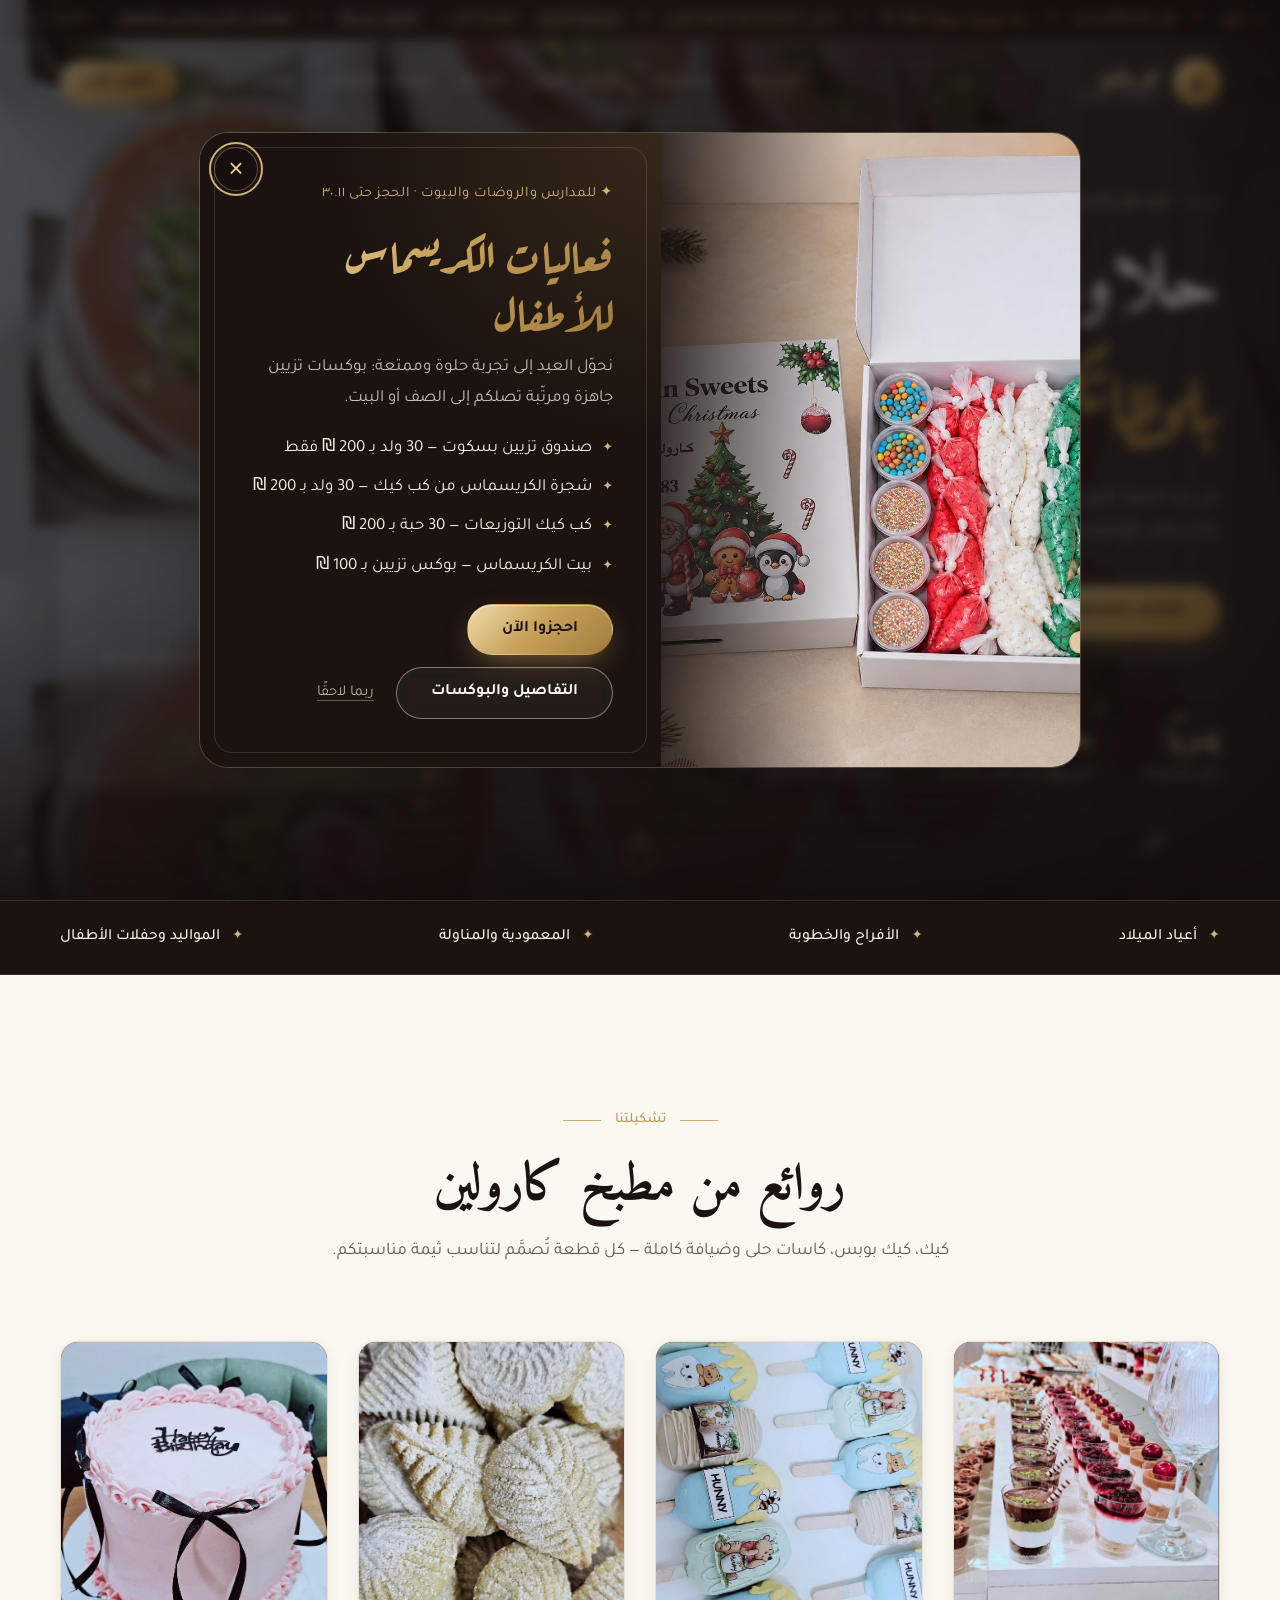
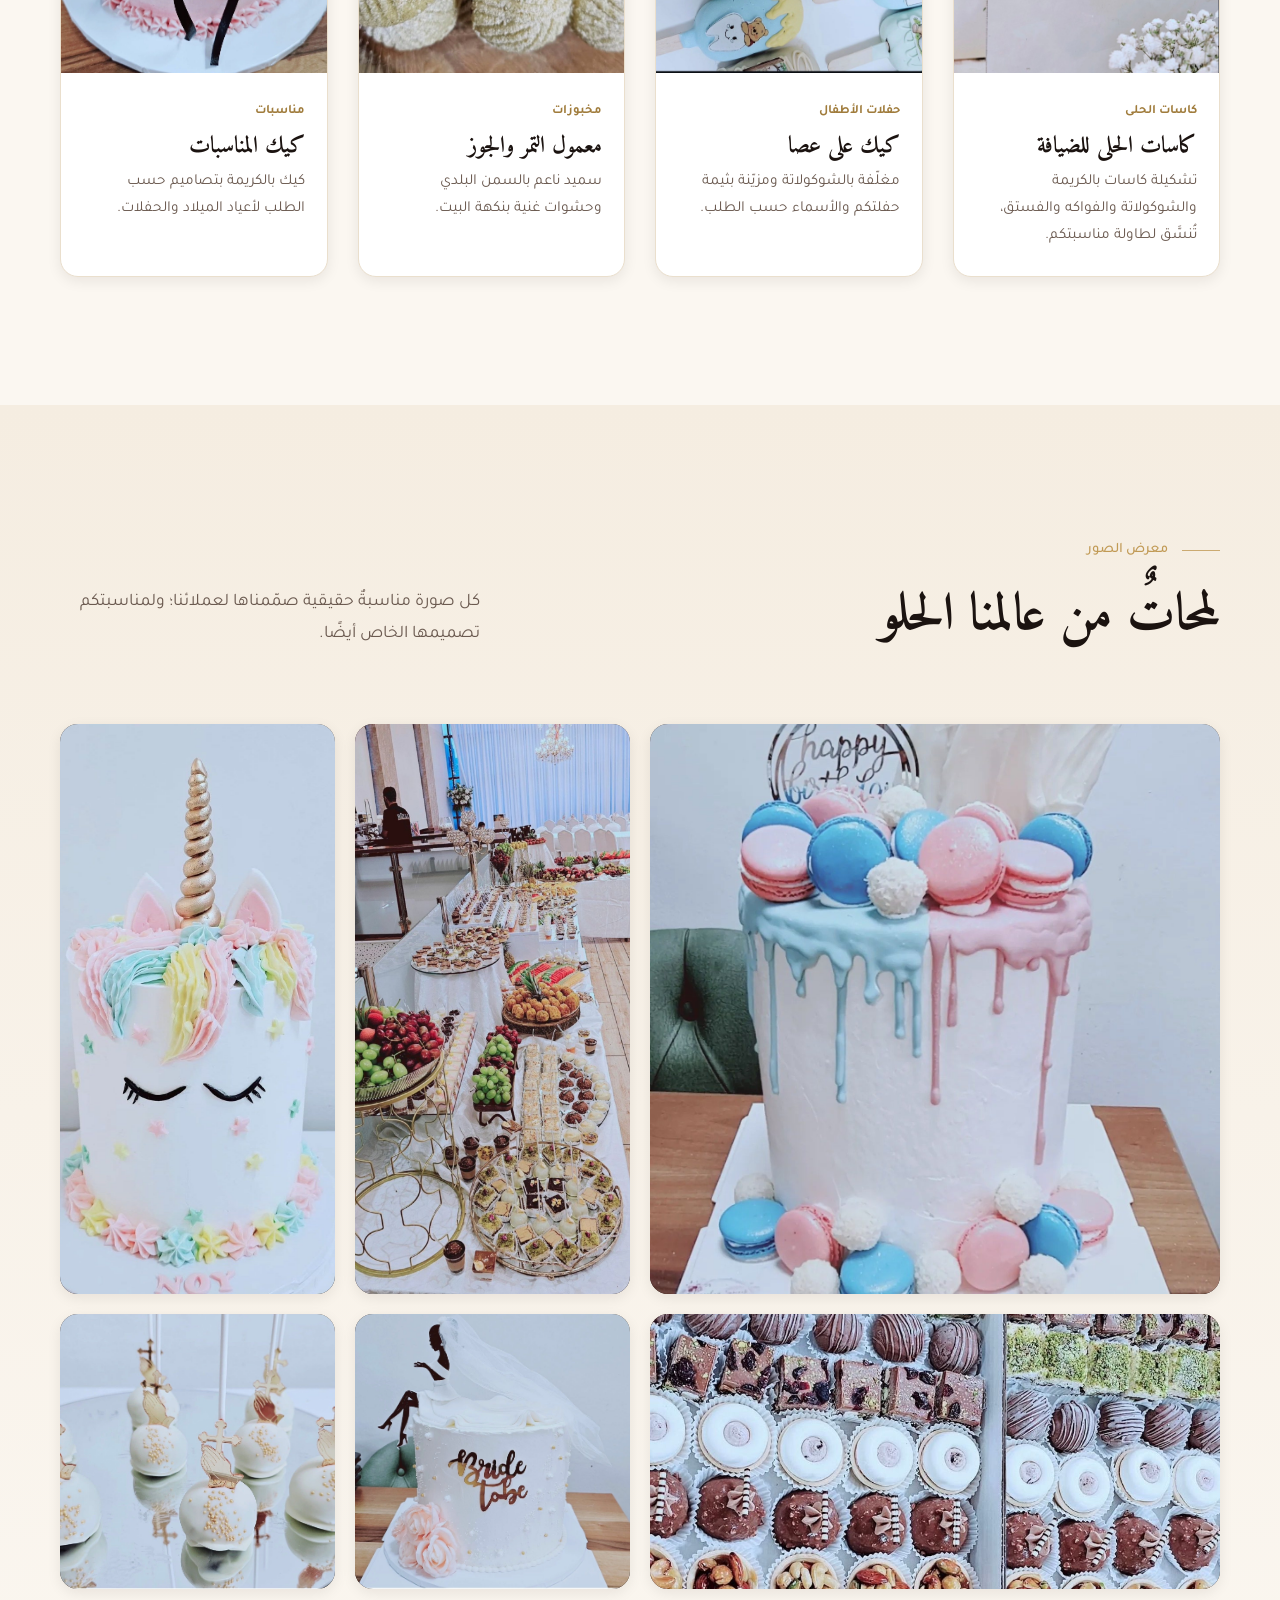
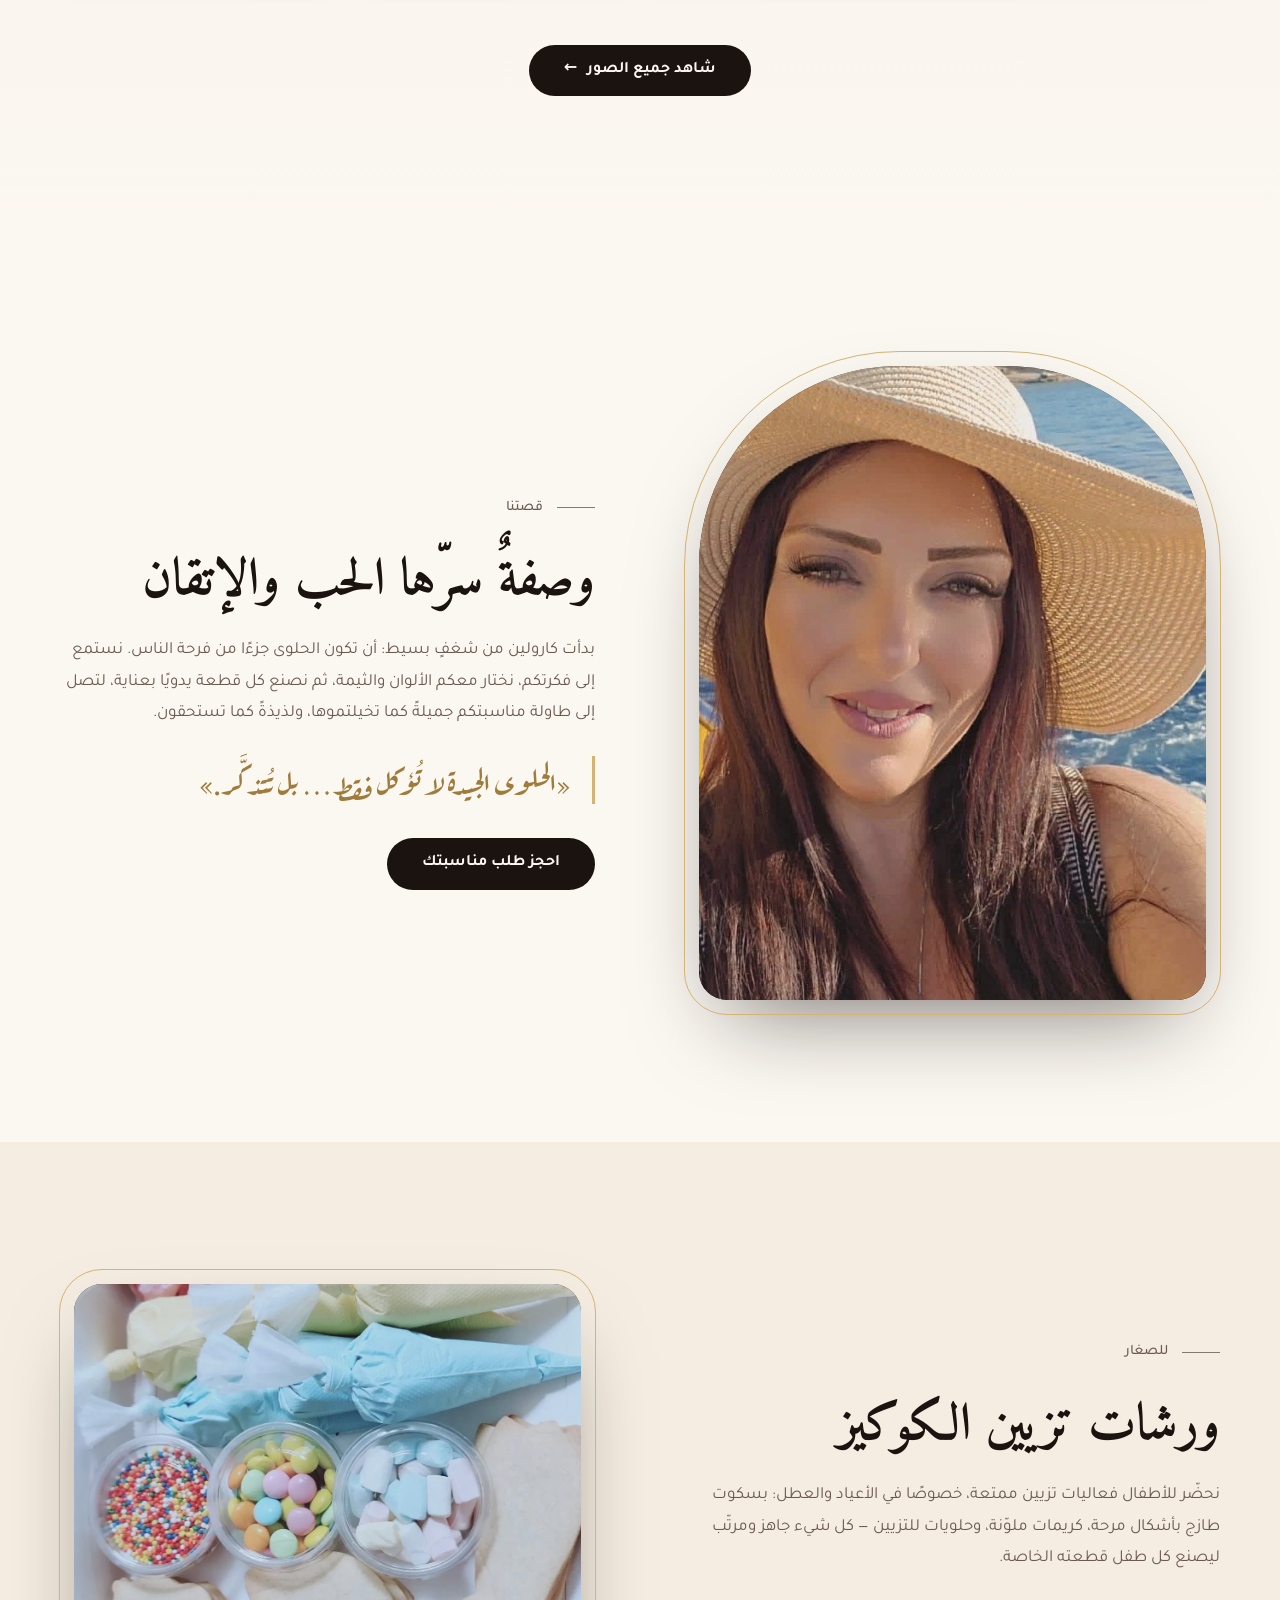
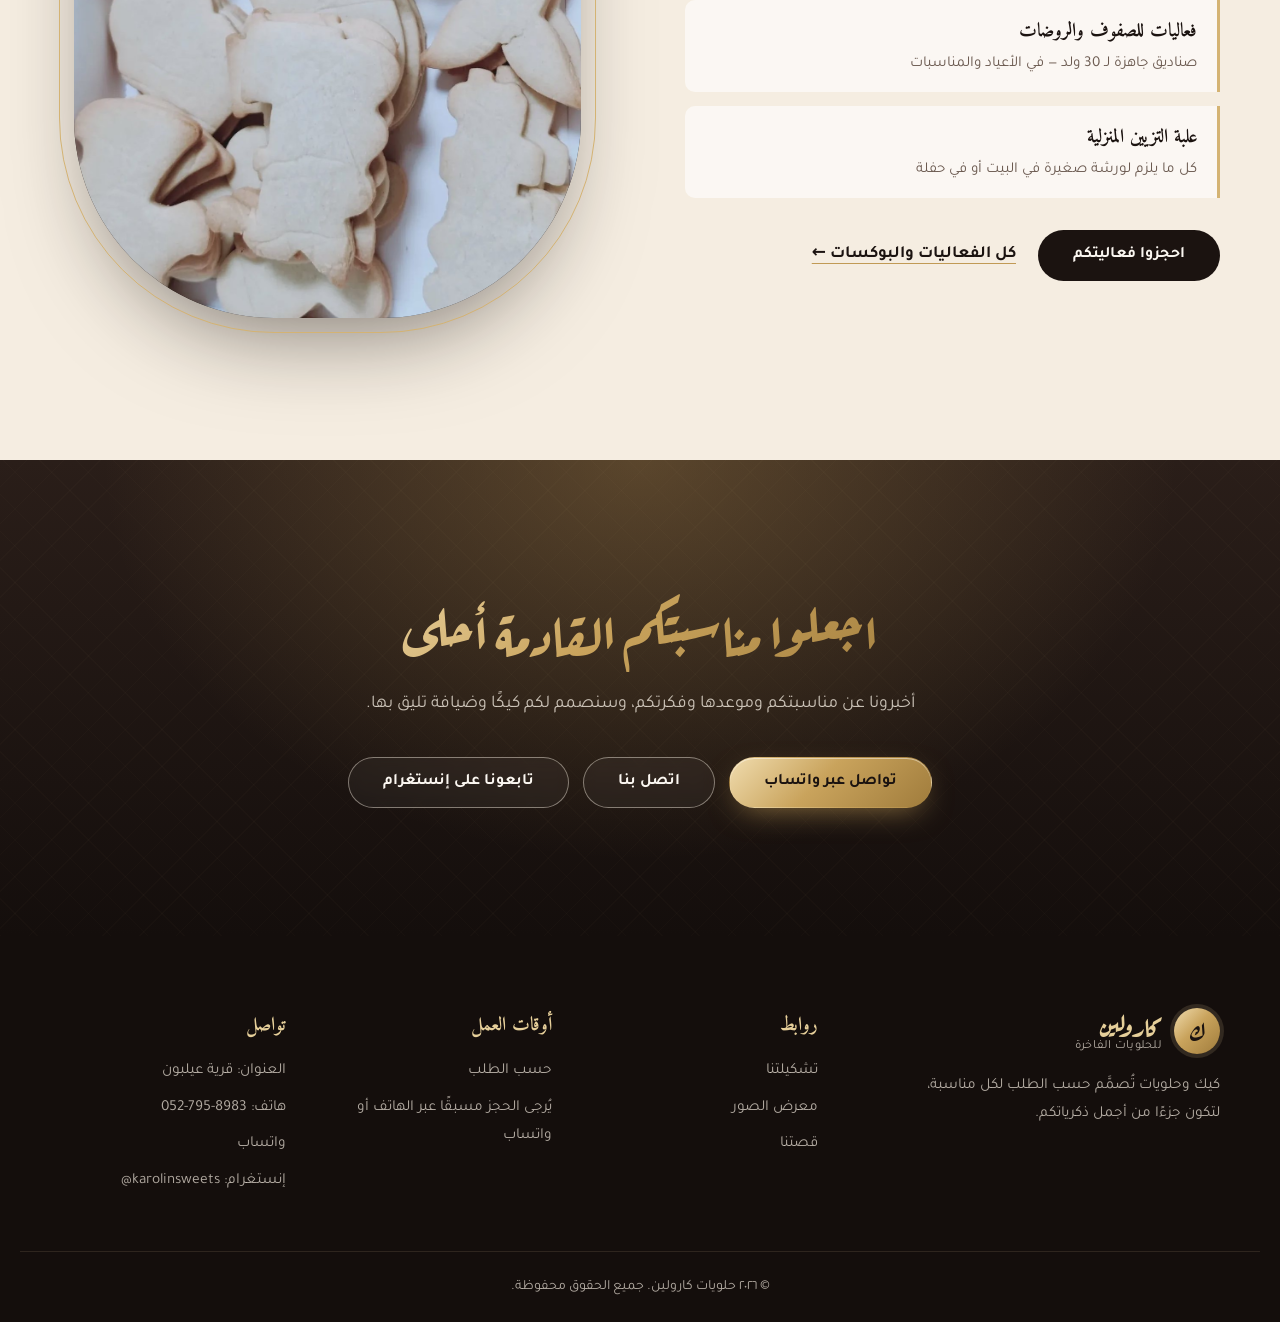
==== commit a493f31f: "Workshops: real photos and prices for all kits, remove in-shop workshop Co-Authored-By: Claude Opus " ====
--- a/index.html
+++ b/index.html
@@ -261,14 +261,14 @@
           <p class="eyebrow"><span class="eyebrow__line"></span>للصغار</p>
           <h2 id="workshop-title" class="section-title">ورشات تزيين الكوكيز</h2>
           <p>
-            نستقبل الأطفال في محلّنا لورشات تزيين ممتعة، خصوصًا في الأعياد والعطل: كوكيز طازجة بأشكال
-            مرحة، كريمات ملوّنة، وحلويات للتزيين — ليصنع كل طفل قطعته الخاصة ويأخذها معه إلى البيت.
+            نحضّر للأطفال فعاليات تزيين ممتعة، خصوصًا في الأعياد والعطل: بسكوت طازج بأشكال
+            مرحة، كريمات ملوّنة، وحلويات للتزيين — كل شيء جاهز ومرتّب ليصنع كل طفل قطعته الخاصة.
           </p>
           <ul class="workshop__list">
-            <li><strong>ورشات في المحل</strong><span>مواعيد خاصة في الأعياد والمناسبات</span></li>
+            <li><strong>فعاليات للصفوف والروضات</strong><span>صناديق جاهزة لـ 30 ولد — في الأعياد والمناسبات</span></li>
             <li><strong>علبة التزيين المنزلية</strong><span>كل ما يلزم لورشة صغيرة في البيت أو في حفلة</span></li>
           </ul>
-          <a href="https://wa.me/972527958983?text=%D9%85%D8%B1%D8%AD%D8%A8%D9%8B%D8%A7%20%D9%83%D8%A7%D8%B1%D9%88%D9%84%D9%8A%D9%86%D8%8C%20%D8%A3%D9%88%D8%AF%D9%91%20%D8%AD%D8%AC%D8%B2%20%D9%85%D9%83%D8%A7%D9%86%20%D9%81%D9%8A%20%D9%88%D8%B1%D8%B4%D8%A9%20%D8%AA%D8%B2%D9%8A%D9%8A%D9%86%20%D8%A7%D9%84%D9%83%D9%88%D9%83%D9%8A%D8%B2%20%D9%84%D9%84%D8%A3%D8%B7%D9%81%D8%A7%D9%84" class="btn btn--dark" target="_blank" rel="noopener">احجزوا مكانًا في الورشة</a>
+          <a href="https://wa.me/972527958983?text=%D9%85%D8%B1%D8%AD%D8%A8%D9%8B%D8%A7%20%D9%83%D8%A7%D8%B1%D9%88%D9%84%D9%8A%D9%86%D8%8C%20%D8%A3%D9%88%D8%AF%D9%91%20%D8%AD%D8%AC%D8%B2%20%D9%85%D9%83%D8%A7%D9%86%20%D9%81%D9%8A%20%D9%88%D8%B1%D8%B4%D8%A9%20%D8%AA%D8%B2%D9%8A%D9%8A%D9%86%20%D8%A7%D9%84%D9%83%D9%88%D9%83%D9%8A%D8%B2%20%D9%84%D9%84%D8%A3%D8%B7%D9%81%D8%A7%D9%84" class="btn btn--dark" target="_blank" rel="noopener">احجزوا فعاليتكم</a>
           <a href="workshops.html" class="workshop__more">كل الفعاليات والبوكسات ←</a>
         </div>
         <figure class="story__media media">
@@ -358,12 +358,12 @@
       <div class="promo__body">
         <p class="promo__eyebrow">✦ للمدارس والروضات والبيوت · الحجز حتى ٣٠.١١</p>
         <h2 class="promo__title" id="promo-title">فعاليات الكريسماس للأطفال</h2>
-        <p class="promo__text">نحوّل العيد إلى تجربة حلوة وممتعة: بوكسات تزيين جاهزة ومرتّبة، وورشات في الكونديتوريا.</p>
+        <p class="promo__text">نحوّل العيد إلى تجربة حلوة وممتعة: بوكسات تزيين جاهزة ومرتّبة تصلكم إلى الصف أو البيت.</p>
         <ul class="promo__list">
           <li>صندوق تزيين بسكوت — 30 ولد بـ 200 ₪ فقط</li>
-          <li>بيت الكريسماس — بوكس تزيين</li>
-          <li>شجرة الكريسماس من كب كيك</li>
-          <li>ورشات في الكونديتوريا بدون حدّ أدنى</li>
+          <li>شجرة الكريسماس من كب كيك — 30 ولد بـ 200 ₪</li>
+          <li>كب كيك التوزيعات — 30 حبة بـ 200 ₪</li>
+          <li>بيت الكريسماس — بوكس تزيين بـ 100 ₪</li>
         </ul>
         <div class="promo__actions">
           <a href="https://wa.me/972527958983?text=%D9%85%D8%B1%D8%AD%D8%A8%D9%8B%D8%A7%20%D9%83%D8%A7%D8%B1%D9%88%D9%84%D9%8A%D9%86%D8%8C%20%D8%A3%D9%88%D8%AF%D9%91%20%D8%AD%D8%AC%D8%B2%20%D9%81%D8%B9%D8%A7%D9%84%D9%8A%D8%A9%20%D9%83%D8%B1%D9%8A%D8%B3%D9%85%D8%A7%D8%B3%20%D9%84%D9%84%D8%A3%D8%B7%D9%81%D8%A7%D9%84.%20%D8%A7%D9%84%D9%85%D9%83%D8%A7%D9%86%20%28%D9%85%D8%AF%D8%B1%D8%B3%D8%A9/%D8%B1%D9%88%D8%B6%D8%A9/%D8%A8%D9%8A%D8%AA%29%3A%20%D8%8C%20%D8%B9%D8%AF%D8%AF%20%D8%A7%D9%84%D8%A3%D8%B7%D9%81%D8%A7%D9%84%3A%20" class="btn btn--gold" target="_blank" rel="noopener" data-promo-order>احجزوا الآن</a>
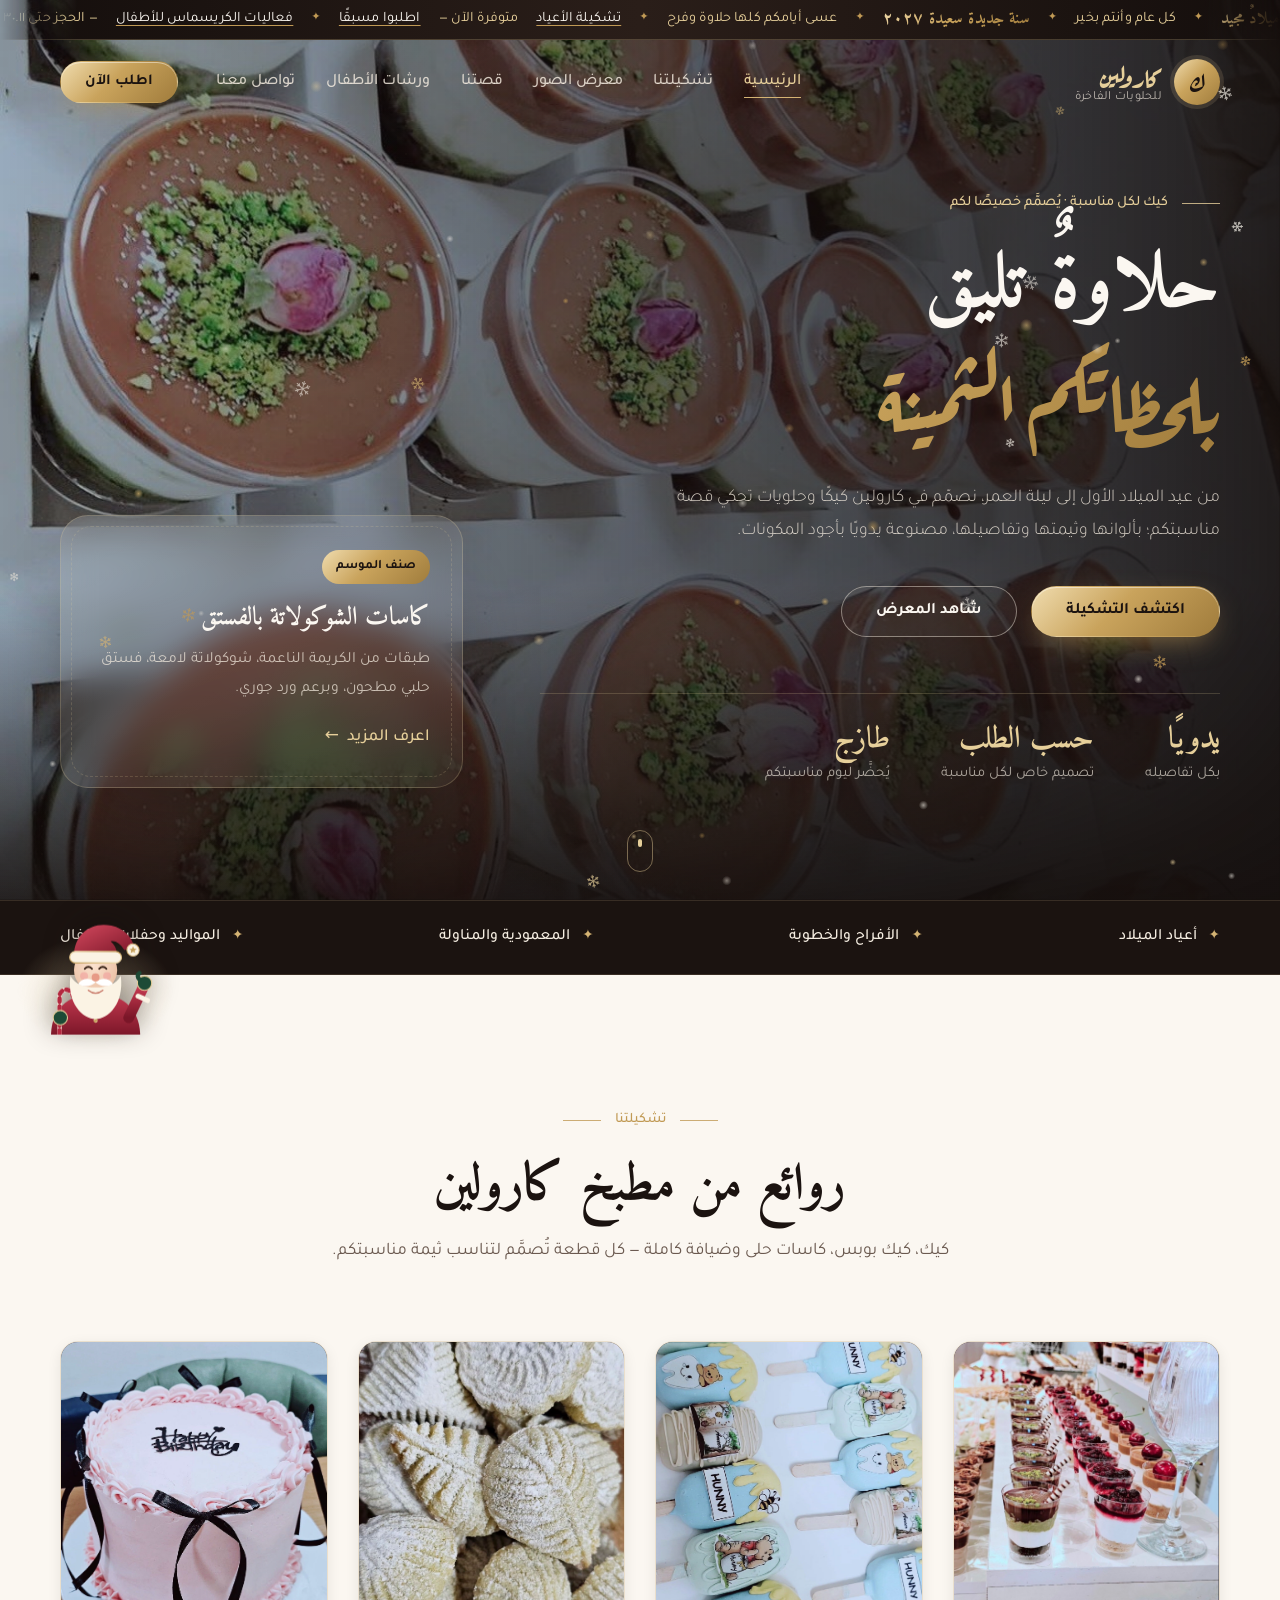
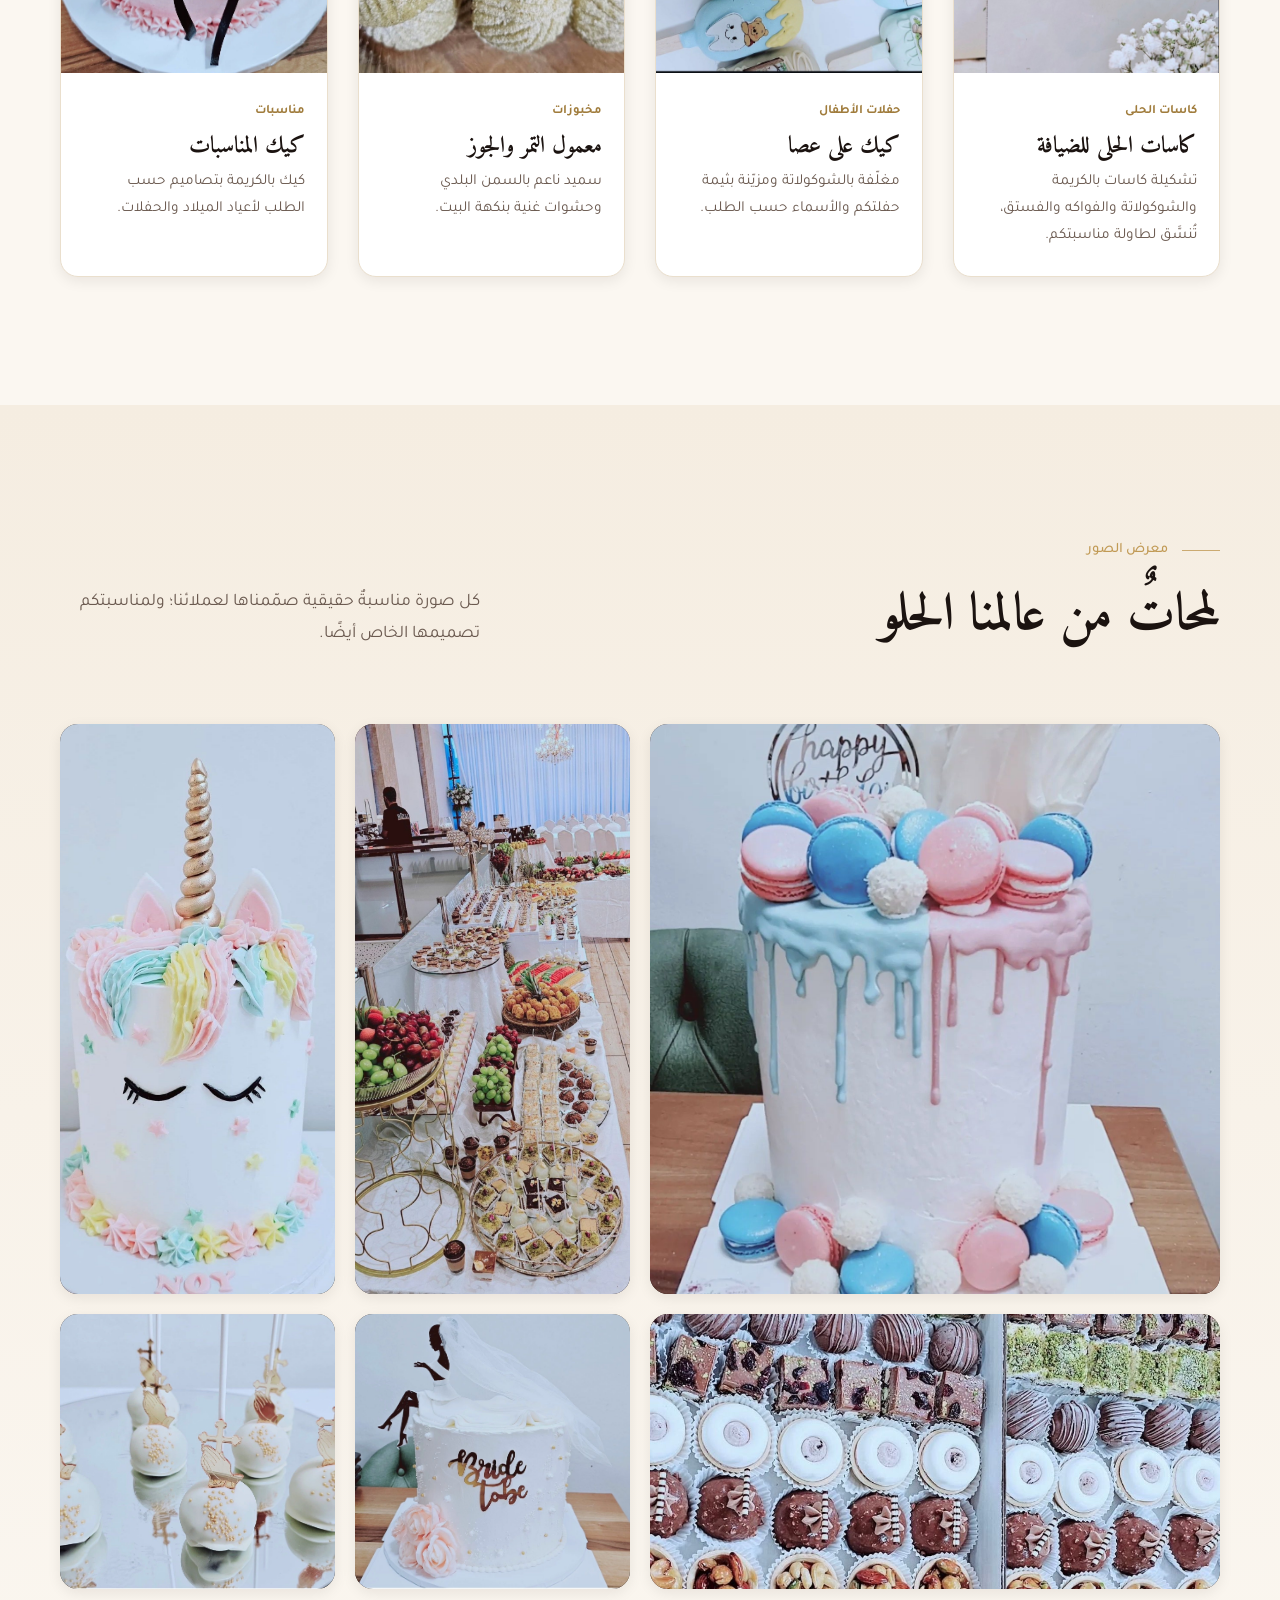
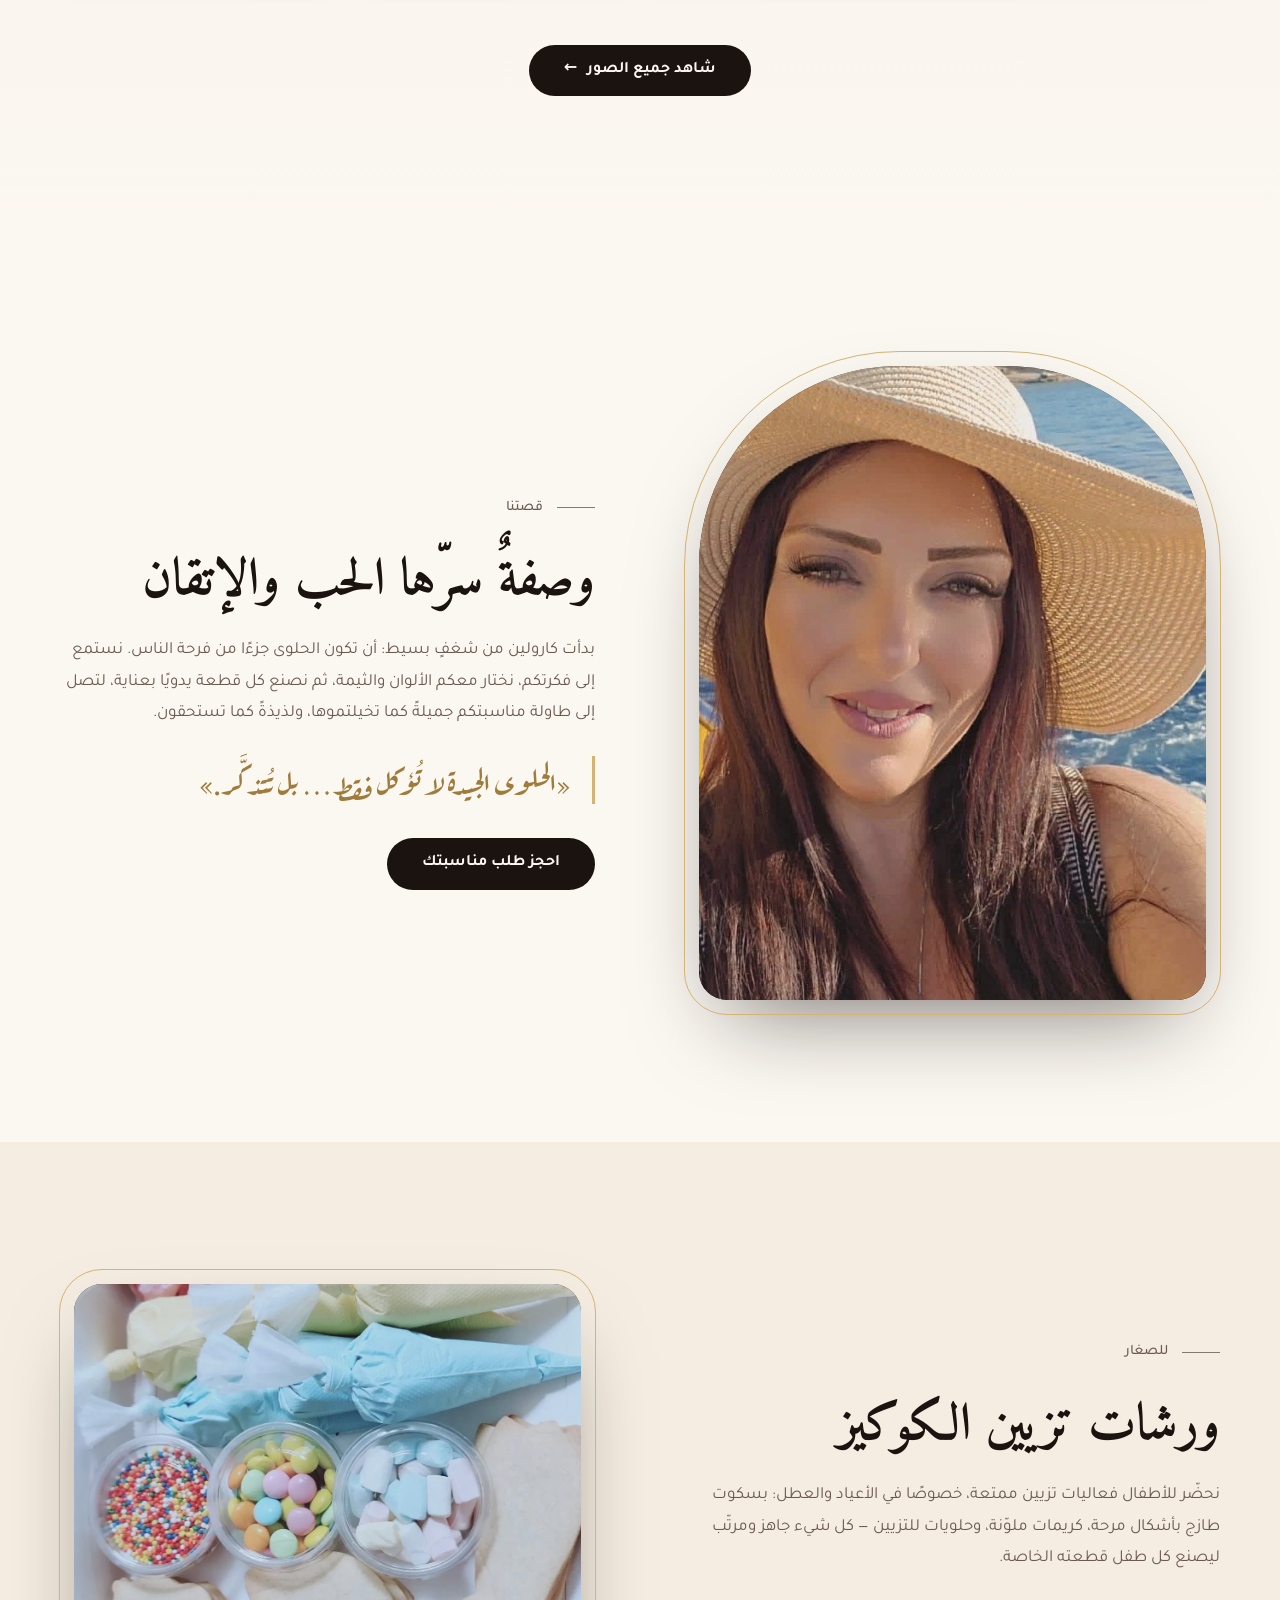
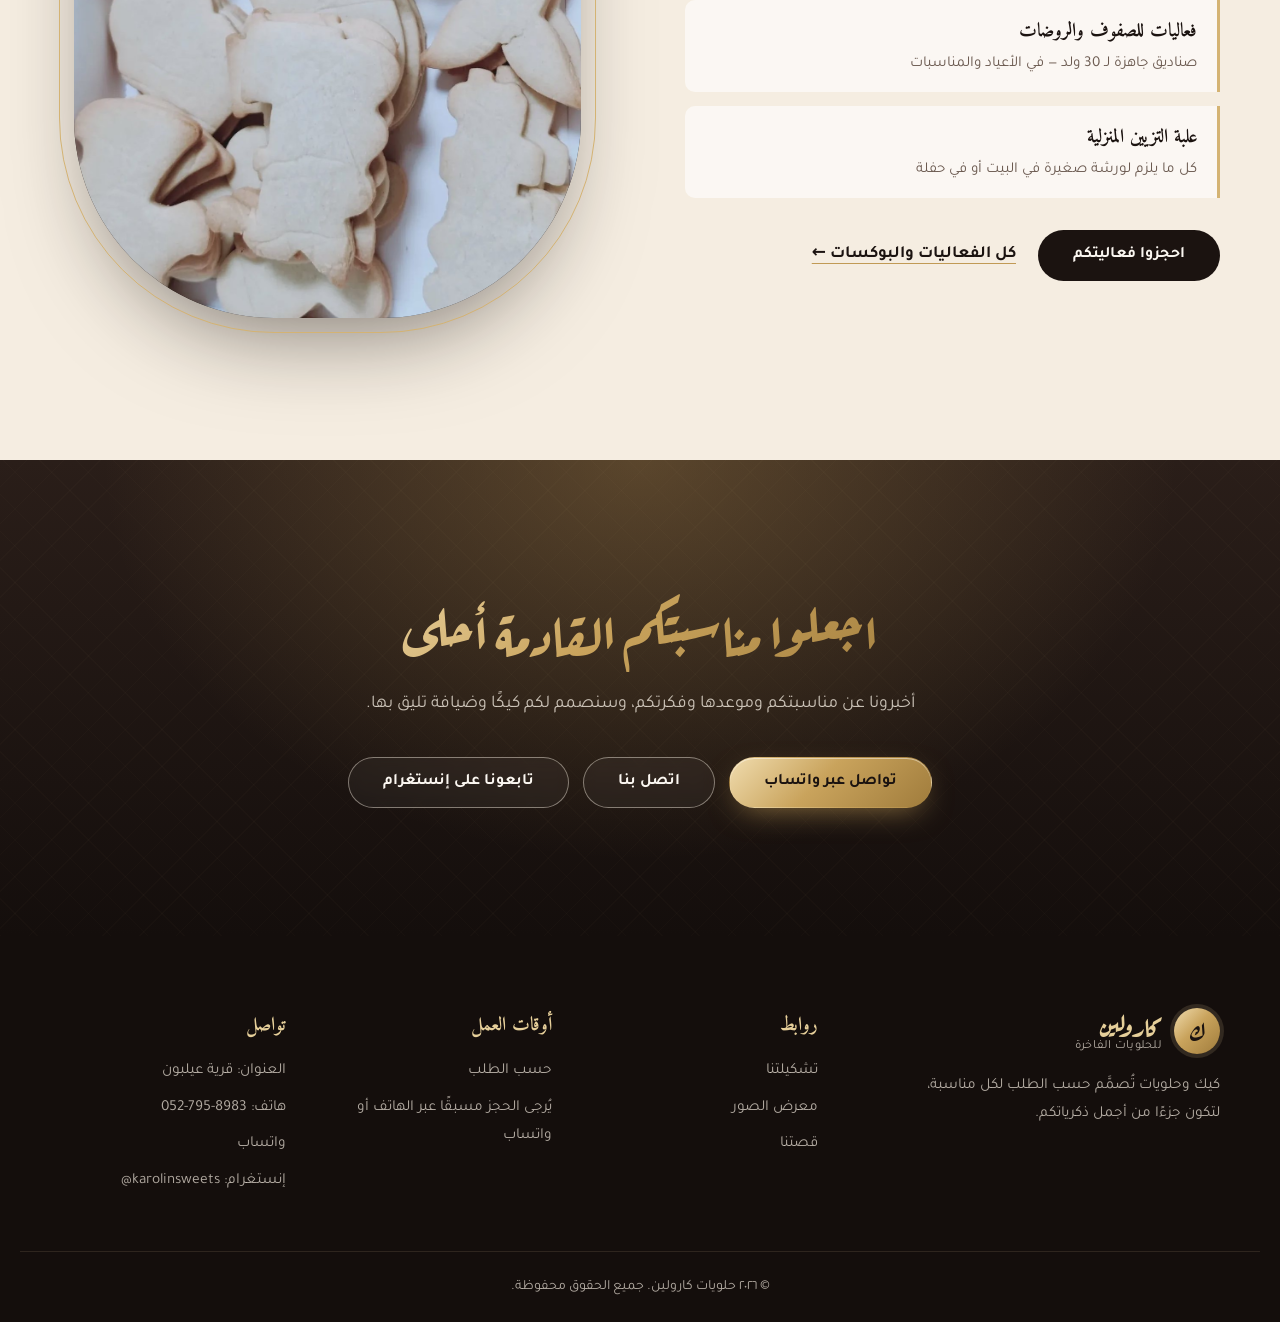
==== commit 71e28d08: "Add peek-a-boo Santa on homepage and Santa-themed holiday cakes header Co-Authored-By: Claude Opus 5" ====
--- a/index.html
+++ b/index.html
@@ -374,6 +374,47 @@
     </div>
   </dialog>
 
+
+  <!-- سانتا يطلّ من أسفل الشاشة -->
+  <div class="santa-peek" aria-hidden="true">
+    <div class="santa-peek__bob">
+  <svg viewBox="0 0 160 170" xmlns="http://www.w3.org/2000/svg" aria-hidden="true" focusable="false">
+    <defs>
+      <linearGradient id="spcoat" x1="0" y1="0" x2="0" y2="1"><stop offset="0" stop-color="#c53a50"/><stop offset="1" stop-color="#7a1628"/></linearGradient>
+      <linearGradient id="sphat" x1="0" y1="0" x2="1" y2="1"><stop offset="0" stop-color="#d4495e"/><stop offset="1" stop-color="#7a1628"/></linearGradient>
+      <linearGradient id="spgold" x1="0" y1="0" x2="1" y2="1"><stop offset="0" stop-color="#f0dcae"/><stop offset=".5" stop-color="#c19a55"/><stop offset="1" stop-color="#f0dcae"/></linearGradient>
+      <radialGradient id="spskin" cx=".45" cy=".4" r=".6"><stop offset="0" stop-color="#fbe2cf"/><stop offset="1" stop-color="#ecc2a6"/></radialGradient>
+    </defs>
+    <path d="M18 172 C18 130 48 112 80 112 C112 112 142 130 142 172 Z" fill="url(#spcoat)"/>
+    <path d="M80 112 V172" stroke="url(#spgold)" stroke-width="2"/>
+    <circle cx="80" cy="132" r="3" fill="url(#spgold)"/><circle cx="80" cy="150" r="3" fill="url(#spgold)"/>
+    <g class="santa__cane">
+      <path d="M30 168 V116 a9 9 0 0 1 18 0" fill="none" stroke="#fbf3e4" stroke-width="6" stroke-linecap="round"/>
+      <path d="M30 168 V116 a9 9 0 0 1 18 0" fill="none" stroke="#b3283f" stroke-width="6" stroke-linecap="round" stroke-dasharray="5 6"/>
+      <circle cx="31" cy="146" r="10" fill="#1d4a36" stroke="#e6cf9a" stroke-width="1.5"/>
+    </g>
+    <g class="santa__arm">
+      <path d="M126 146 L146 104" stroke="url(#spcoat)" stroke-width="15" stroke-linecap="round" fill="none"/>
+      <path d="M139 116 l13 6" stroke="#fbf3e4" stroke-width="7" stroke-linecap="round"/>
+      <circle cx="148" cy="98" r="10" fill="#1d4a36" stroke="#e6cf9a" stroke-width="1.5"/>
+      <path d="M141 93 q-5 -6 0 -9" stroke="#1d4a36" stroke-width="6" stroke-linecap="round" fill="none"/>
+    </g>
+    <circle cx="80" cy="80" r="30" fill="url(#spskin)"/>
+    <path d="M45 88 C40 126 62 148 80 148 C98 148 120 126 115 88 C108 100 96 104 80 104 C64 104 52 100 45 88 Z" fill="#fbf3e4"/>
+    <circle cx="64" cy="88" r="5.5" fill="#f19a9a" opacity=".55"/><circle cx="96" cy="88" r="5.5" fill="#f19a9a" opacity=".55"/>
+    <path d="M65 78 q5 -5 10 0 M85 78 q5 -5 10 0" stroke="#3a2418" stroke-width="2.6" stroke-linecap="round" fill="none"/>
+    <path d="M80 97 c-6 -7 -19 -7 -24 2 c7 5 18 4 24 -2 c6 6 17 7 24 2 c-5 -9 -18 -9 -24 -2z" fill="#fff"/>
+    <circle cx="80" cy="90" r="5.5" fill="#e79a86"/>
+    <path d="M70 108 q10 8 20 0" stroke="#c97a6a" stroke-width="2" stroke-linecap="round" fill="none"/>
+    <g class="santa__hat">
+      <path d="M50 60 C50 30 74 12 102 18 C120 22 130 34 134 48 L120 52 C114 42 106 38 101 40 C108 46 110 54 110 60 Z" fill="url(#sphat)"/>
+      <rect x="44" y="54" width="72" height="16" rx="8" fill="#fbf3e4" stroke="url(#spgold)" stroke-width="1.6"/>
+      <circle cx="132" cy="52" r="8.5" fill="#fbf3e4" stroke="url(#spgold)" stroke-width="1.4"/>
+      <path d="M132 46.5 l1.6 3.4 3.7.4-2.8 2.5.8 3.6-3.3-1.9-3.3 1.9.8-3.6-2.8-2.5 3.7-.4z" fill="url(#spgold)"/>
+    </g>
+  </svg>
+    </div>
+  </div>
   <script src="festive.js" defer></script>
 </body>
 </html>
--- a/style.css
+++ b/style.css
@@ -1293,3 +1293,74 @@
   text-underline-offset: 6px;
 }
 .workshop__more:hover { color: var(--cocoa-700); }
+
+/* =========================================================
+   سانتا يطلّ من أسفل الشاشة (الصفحة الرئيسية)
+   لا يعترض النقرات — حركة transform فقط لأداء سلس
+   ========================================================= */
+.santa-peek {
+  position: fixed;
+  inset-block-end: 0;
+  left: clamp(10px, 3vw, 44px);           /* زاوية أسفل اليسار = نهاية السطر في RTL */
+  z-index: 30;
+  inline-size: clamp(88px, 9vw, 134px);
+  pointer-events: none;
+  transform: translate3d(0, 110%, 0);
+  transform-origin: 50% 100%;
+  animation: santa-peek 22s cubic-bezier(.45, 0, .2, 1) 6s infinite;
+  will-change: transform;
+}
+.santa-peek::before {                     /* هالة ذهبية خفيفة خلفه */
+  content: "";
+  position: absolute;
+  inset: 18% -18% -10%;
+  border-radius: 50%;
+  background: radial-gradient(closest-side, rgba(240, 220, 174, .38), rgba(240, 220, 174, 0));
+}
+.santa-peek svg {
+  position: relative;
+  display: block;
+  inline-size: 100%;
+  block-size: auto;
+  filter: drop-shadow(0 -6px 14px rgba(20, 14, 12, .45));
+}
+.santa-peek__bob { animation: santa-bob 2.4s ease-in-out infinite; }
+.santa-peek .santa__arm { transform-origin: 126px 146px; animation: santa-wave .8s ease-in-out infinite alternate; }
+.santa-peek .santa__hat { transform-origin: 80px 60px; animation: santa-hat 2.4s ease-in-out infinite; }
+
+@keyframes santa-peek {
+  0%, 3%   { transform: translate3d(0, 110%, 0) rotate(0); }
+  8%       { transform: translate3d(0, 0, 0) rotate(-5deg); }
+  10%      { transform: translate3d(0, 6%, 0) rotate(3deg); }
+  12%, 24% { transform: translate3d(0, 4%, 0) rotate(-1deg); }
+  27%      { transform: translate3d(0, 10%, 0) rotate(4deg); }
+  32%, 100% { transform: translate3d(0, 110%, 0) rotate(0); }
+}
+@keyframes santa-wave { from { transform: rotate(-14deg); } to { transform: rotate(16deg); } }
+@keyframes santa-bob  { 0%, 100% { transform: translateY(0); } 50% { transform: translateY(3px); } }
+@keyframes santa-hat  { 0%, 100% { transform: rotate(0); } 50% { transform: rotate(-3deg); } }
+
+@media (max-width: 560px) {
+  .santa-peek { inline-size: 84px; left: 8px; }
+}
+@media (prefers-reduced-motion: reduce) {
+  .santa-peek { display: none; }
+}
+
+/* فلتر الأعياد في المعرض: قبعة سانتا وألوان الموسم */
+.filter--xmas { position: relative; padding-inline-start: 40px; }
+.filter__hat {
+  position: absolute;
+  inset-inline-start: 12px;
+  inset-block-start: 50%;
+  inline-size: 22px;
+  block-size: 17px;
+  transform: translateY(-58%) rotate(-8deg);
+  transition: transform .4s var(--ease);
+}
+.filter--xmas:hover .filter__hat { transform: translateY(-62%) rotate(6deg); }
+.filter--xmas.is-active {
+  background: linear-gradient(120deg, #7a1628, #3b0a14 60%, #173527);
+  border-color: #d4b373;
+  color: var(--cream-50);
+}
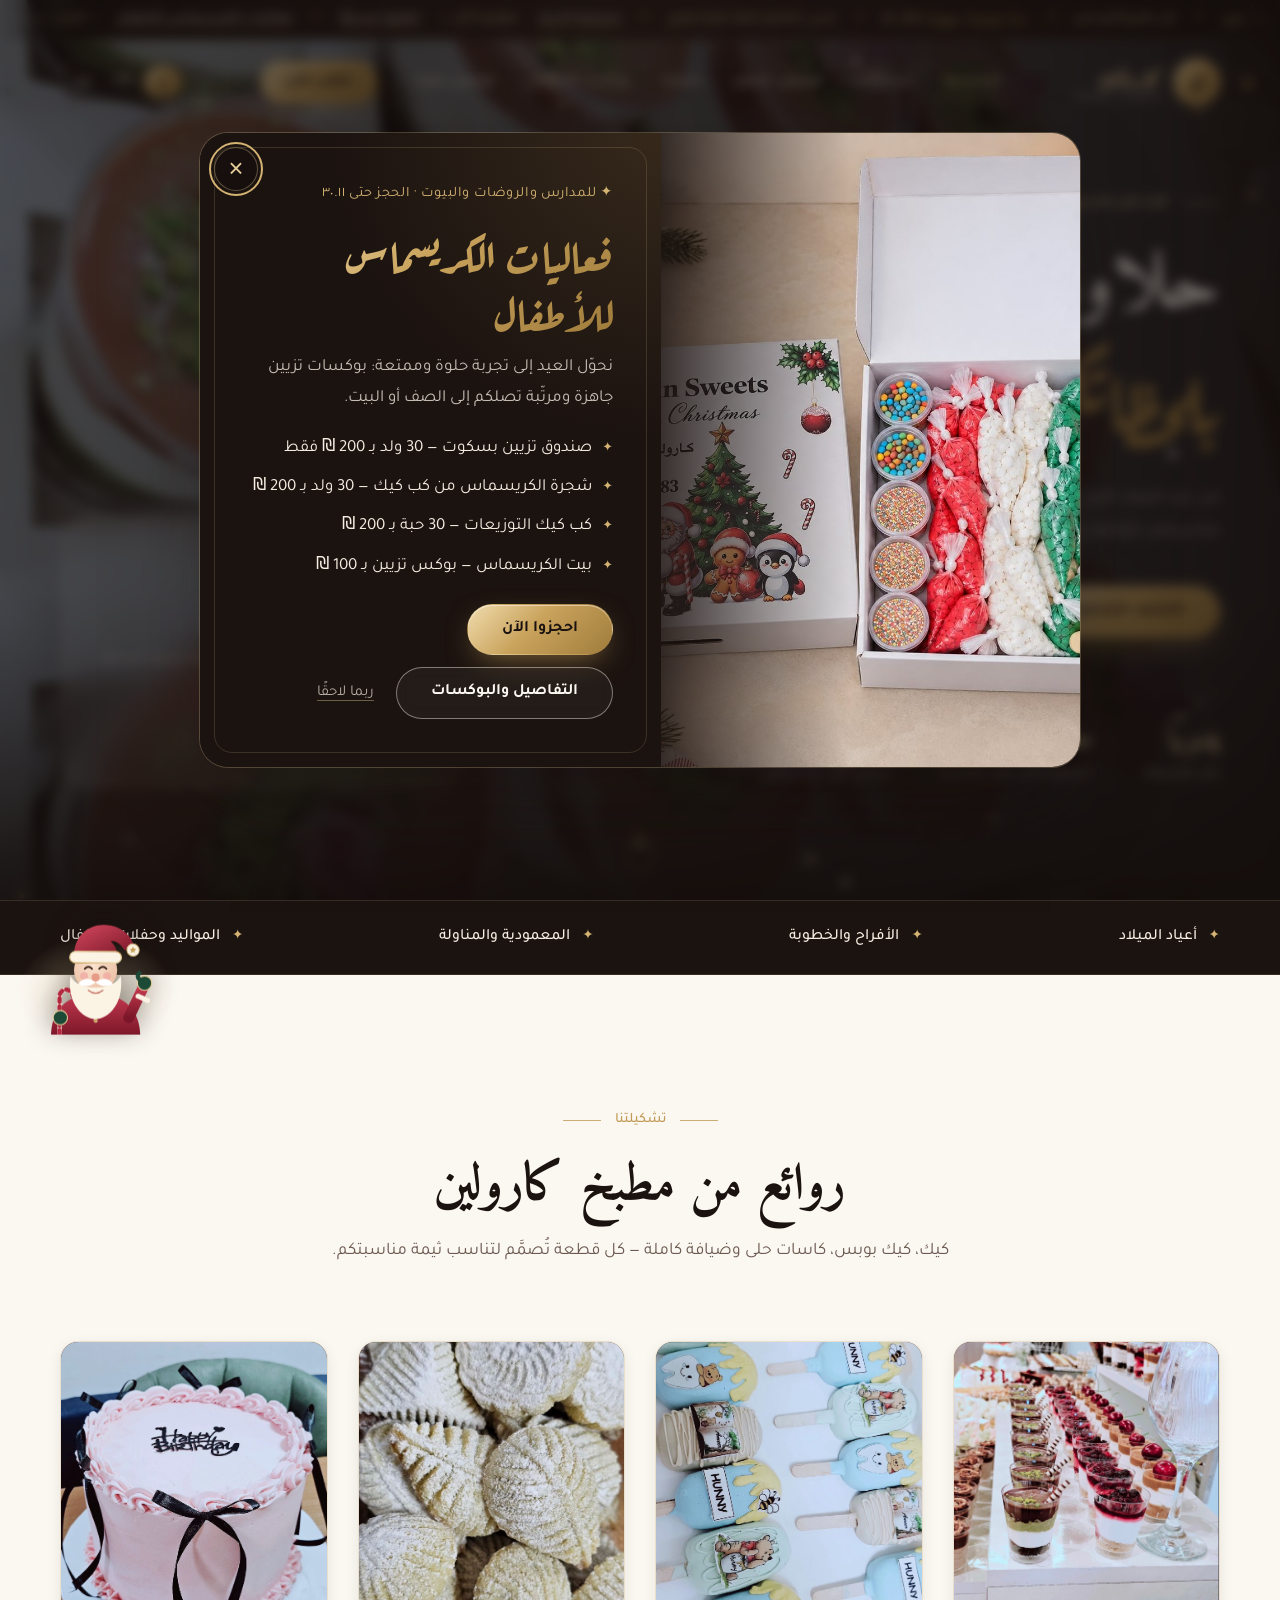
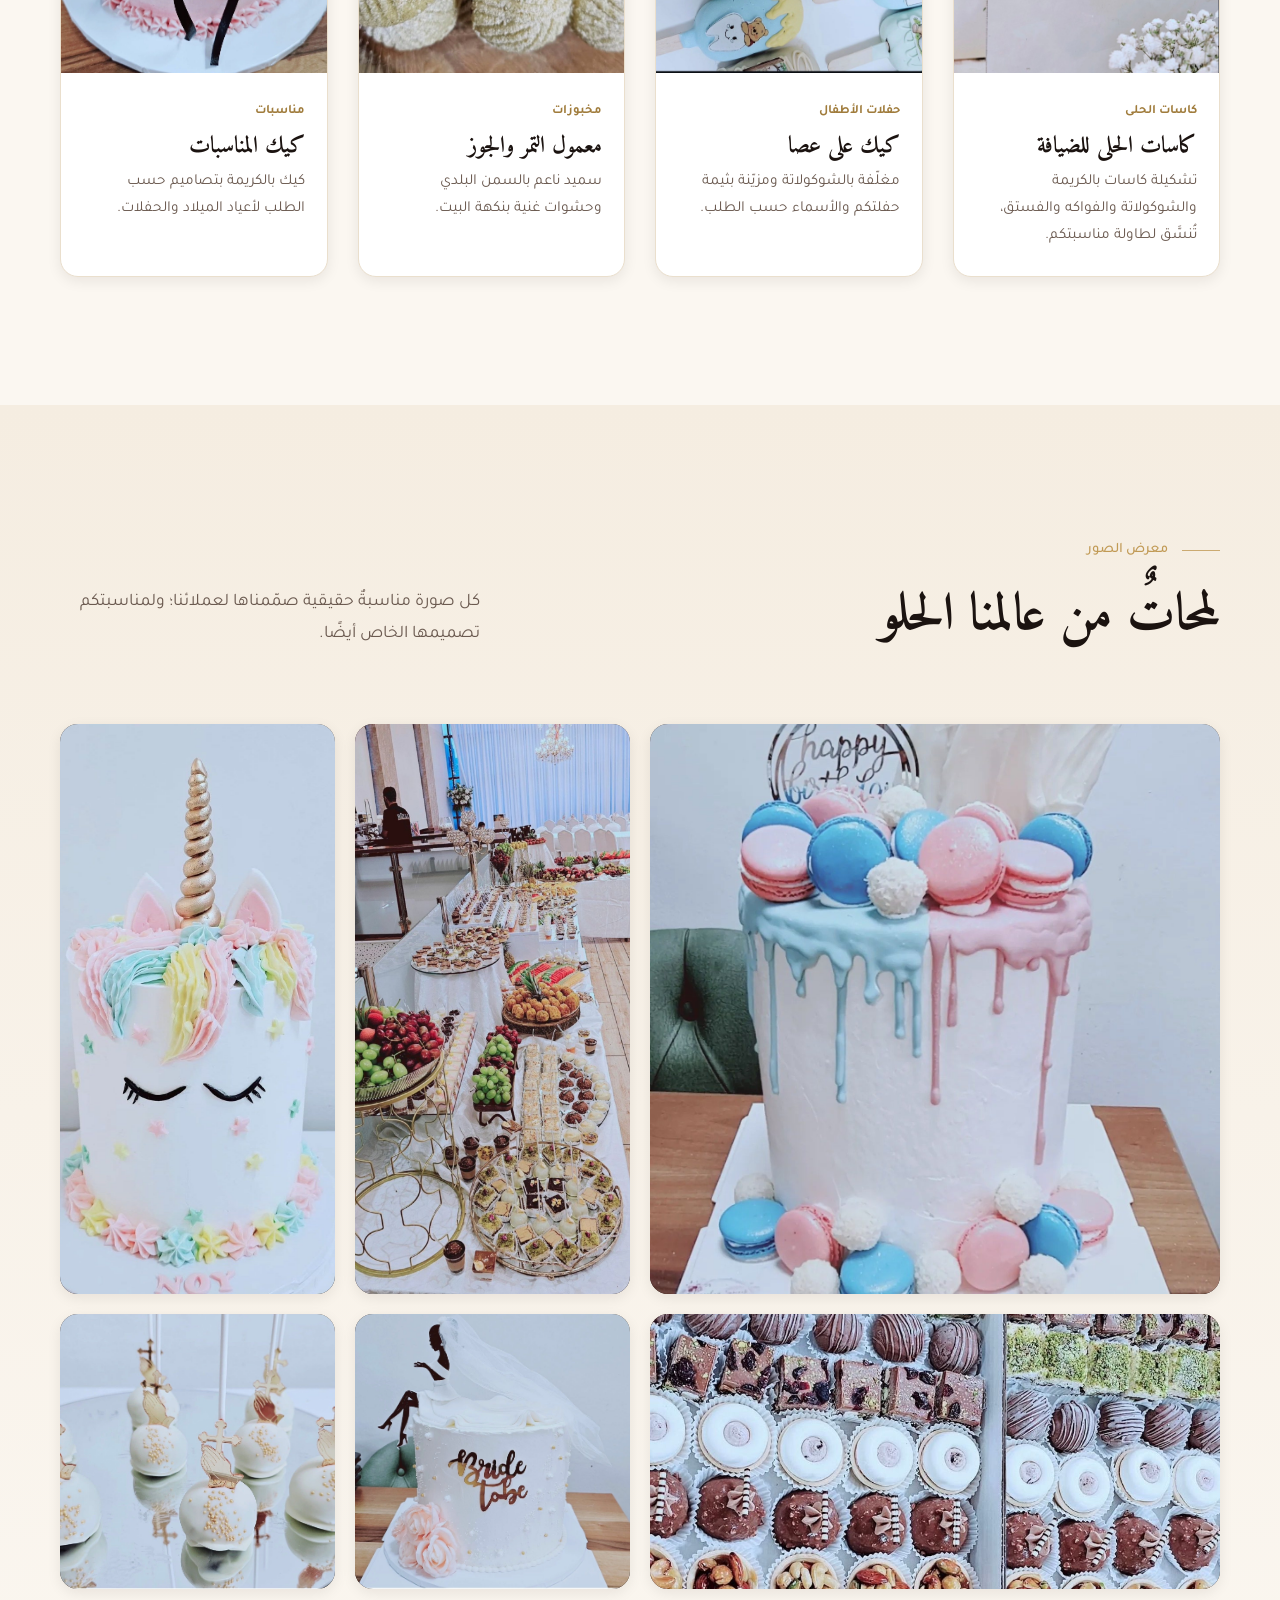
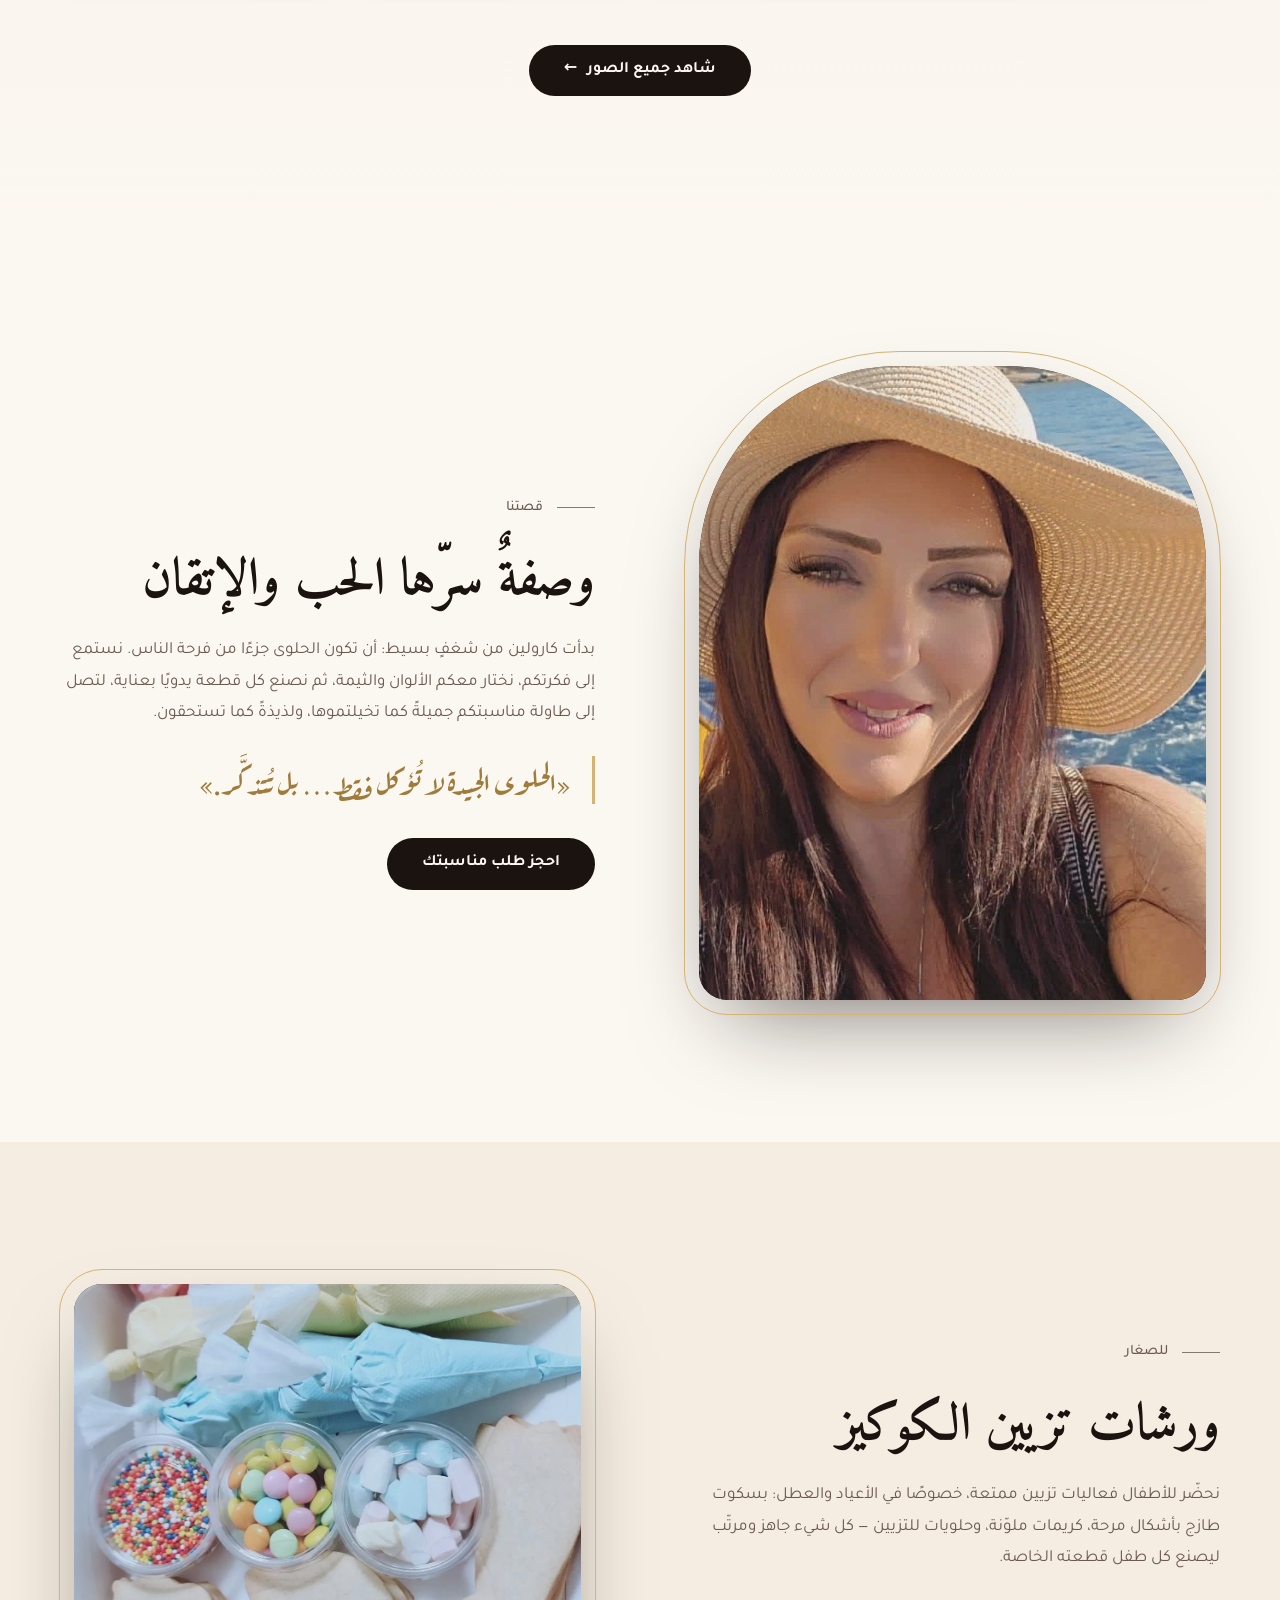
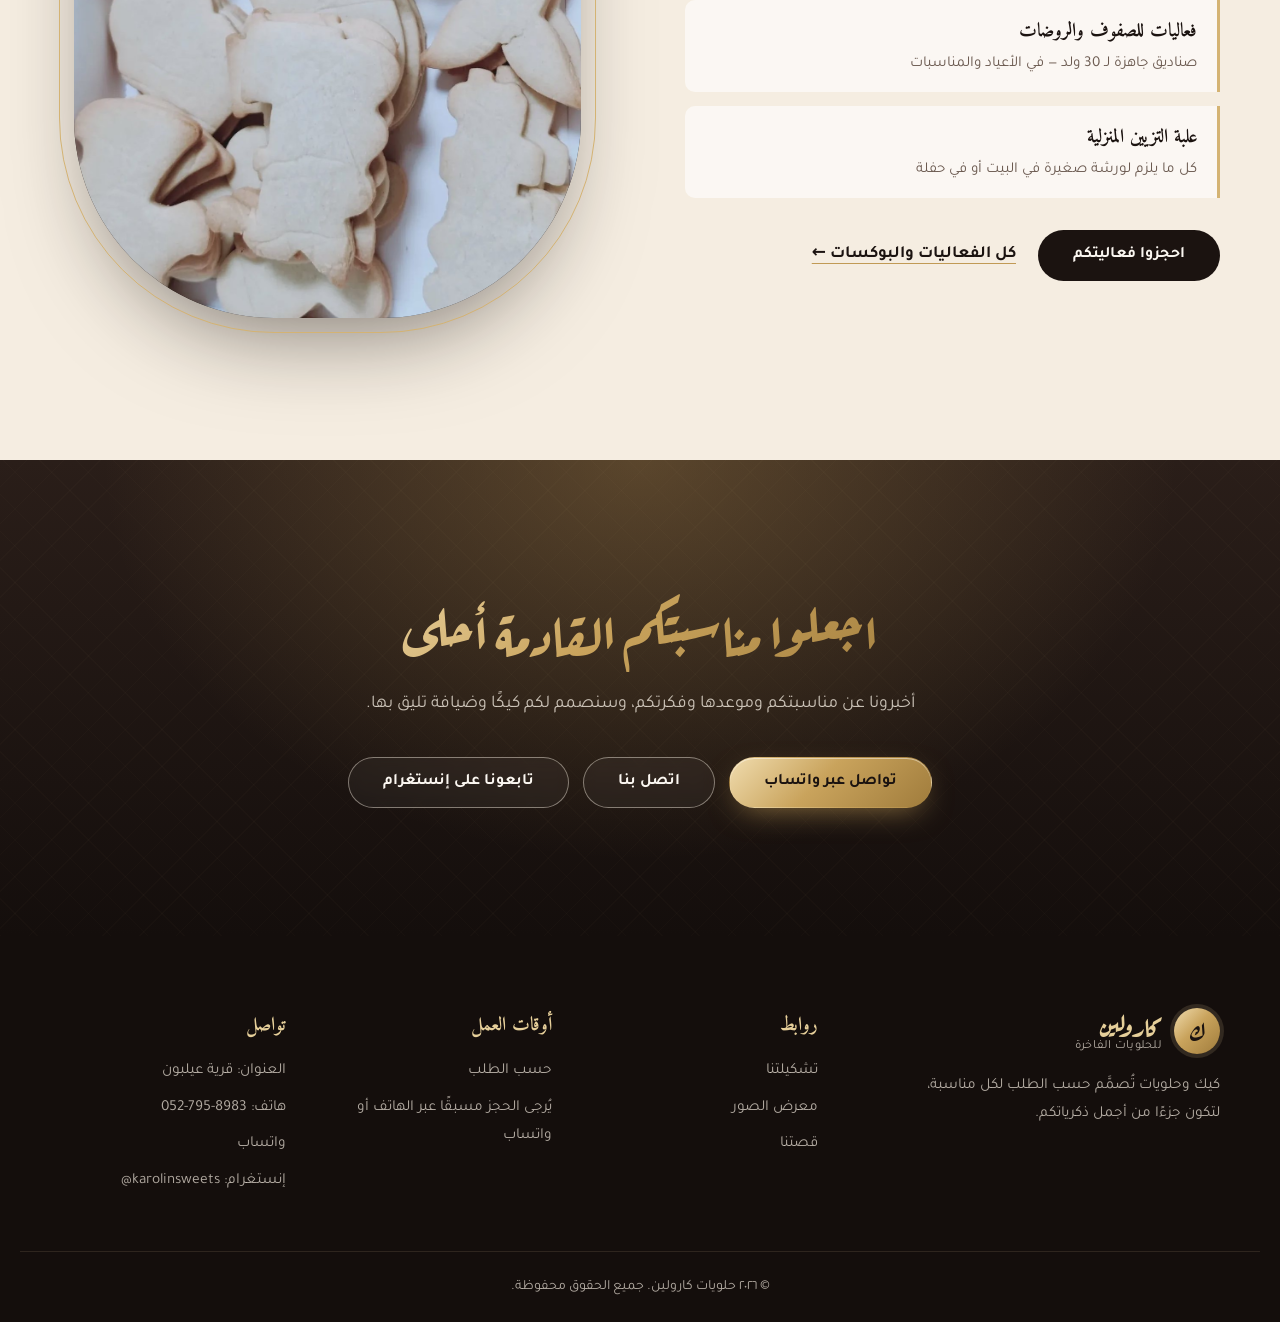
==== commit 8a52fd6c: "Add Arabic/English/Hebrew language switcher and order-a-cake-like-this modal Co-Authored-By: Claude " ====
--- a/index.html
+++ b/index.html
@@ -2,6 +2,7 @@
 <html lang="ar" dir="rtl" class="festive">
 <head>
   <meta charset="UTF-8">
+  <script>(function(){try{var q=/[?&]lang=(en|he)\b/.exec(location.search);var l=q?q[1]:localStorage.getItem('karolin-lang');if(l==='en'||l==='he'){var d=document.documentElement;d.lang=l;d.dir=l==='en'?'ltr':'rtl';d.classList.add('i18n-pending');setTimeout(function(){d.classList.remove('i18n-pending')},2500);}}catch(e){}})();</script>
   <meta name="viewport" content="width=device-width, initial-scale=1">
   <title>حلويات كارولين | كيك وحلويات لكل مناسبة</title>
   <meta name="description" content="حلويات كارولين — كيك وحلويات فاخرة تُصمَّم حسب الطلب لكل مناسبة: أعياد الميلاد، الأفراح، المعمودية، المواليد وحفلات الأطفال.">
@@ -19,7 +20,7 @@
 
   <link rel="preconnect" href="https://fonts.googleapis.com">
   <link rel="preconnect" href="https://fonts.gstatic.com" crossorigin>
-  <link href="https://fonts.googleapis.com/css2?family=Aref+Ruqaa:wght@400;700&family=Amiri:ital,wght@0,400;0,700;1,400&family=Tajawal:wght@300;400;500;700&display=swap" rel="stylesheet">
+  <link href="https://fonts.googleapis.com/css2?family=Aref+Ruqaa:wght@400;700&family=Amiri:ital,wght@0,400;0,700;1,400&family=Tajawal:wght@300;400;500;700&family=Cormorant+Garamond:ital,wght@0,500;0,600;0,700;1,500&family=Frank+Ruhl+Libre:wght@500;700&family=Heebo:wght@300;400;500;700&display=swap" rel="stylesheet">
   <link rel="stylesheet" href="style.css">
 </head>
 <body>
@@ -416,5 +417,8 @@
     </div>
   </div>
   <script src="festive.js" defer></script>
+  <script src="i18n-dict.js"></script>
+  <script src="i18n.js"></script>
+  <script src="order.js"></script>
 </body>
 </html>
--- a/style.css
+++ b/style.css
@@ -56,7 +56,7 @@
   line-height: 1.85;
   color: var(--ink);
   background: var(--cream-50);
-  direction: rtl;
+  direction: inherit;   /* comes from html dir */
   text-align: start;
   -webkit-font-smoothing: antialiased;
   overflow-x: hidden;
@@ -1364,3 +1364,210 @@
   border-color: #d4b373;
   color: var(--cream-50);
 }
+
+/* =========================================================
+   تبديل اللغة — العربية · English · עברית
+   ========================================================= */
+.i18n-pending body { opacity: 0; }
+body { transition: opacity .18s ease; }
+.lang-fading body { opacity: .25; }
+
+.lang-switch {
+  order: 3;
+  display: inline-flex;
+  align-items: center;
+  gap: 2px;
+  padding: 3px;
+  border-radius: 999px;
+  border: 1px solid rgba(230, 207, 154, .35);
+  background: rgba(20, 14, 12, .35);
+  -webkit-backdrop-filter: blur(6px);
+          backdrop-filter: blur(6px);
+  flex: none;
+}
+.lang-switch__btn {
+  min-inline-size: 38px;
+  block-size: 32px;
+  padding: 0 10px;
+  border: 0;
+  border-radius: 999px;
+  background: transparent;
+  color: rgba(245, 237, 225, .75);
+  font: 700 .82rem/1 var(--font-body);
+  letter-spacing: .04em;
+  cursor: pointer;
+  transition: color .3s var(--ease), background .3s var(--ease), box-shadow .3s var(--ease);
+}
+.lang-switch__btn[lang="ar"] { font-family: "Amiri", serif; font-size: 1.05rem; }
+.lang-switch__btn[lang="he"] { font-family: "Heebo", sans-serif; }
+.lang-switch__btn:hover { color: var(--gold-300); }
+.lang-switch__btn:focus-visible { outline: 2px solid var(--gold-300); outline-offset: 2px; }
+.lang-switch__btn.is-active {
+  color: var(--cocoa-900);
+  background: var(--gold-grad);
+  box-shadow: 0 4px 14px -6px rgba(212, 179, 115, .7);
+}
+.nav__menu { order: 2; }
+.brand { order: 0; }
+
+@media (max-width: 900px) {
+  .lang-switch { order: 1; margin-inline-start: auto; }
+  .nav__burger { order: 2; }
+  .nav { gap: 12px; }
+}
+@media (max-width: 380px) {
+  .lang-switch__btn { min-inline-size: 32px; padding: 0 7px; }
+  .brand__tag { display: none; }
+}
+
+/* ---------- الخطوط حسب اللغة ---------- */
+:root[lang="en"] {
+  --font-display: "Cormorant Garamond", "Amiri", serif;
+  --font-serif:   "Cormorant Garamond", "Amiri", serif;
+  --font-body:    "Tajawal", system-ui, sans-serif;
+}
+:root[lang="he"] {
+  --font-display: "Frank Ruhl Libre", "Amiri", serif;
+  --font-serif:   "Frank Ruhl Libre", "Amiri", serif;
+  --font-body:    "Heebo", "Tajawal", system-ui, sans-serif;
+}
+:root[lang="en"] .hero__title,
+:root[lang="en"] .xhero__title { letter-spacing: -.01em; }
+:root[lang="en"] .section-title,
+:root[lang="en"] .xsec-head h2 { letter-spacing: .005em; }
+
+/* ---------- عناصر تعتمد على الاتجاه في الإنجليزية ---------- */
+[dir="ltr"] .link-arrow span,
+[dir="ltr"] .btn > span[aria-hidden="true"] { display: inline-block; transform: scaleX(-1); }
+[dir="ltr"] .link-arrow:hover span { transform: scaleX(-1) translateX(-6px); }
+[dir="ltr"] .lightbox__nav { transform: scaleX(-1); }
+[dir="ltr"] .festive-bar__track { animation-name: festive-slide-ltr; }
+@keyframes festive-slide-ltr { from { transform: translateX(0); } to { transform: translateX(-50%); } }
+[dir="ltr"] .santa-peek { left: auto; right: clamp(10px, 3vw, 44px); }
+@media (max-width: 560px) { [dir="ltr"] .santa-peek { right: 8px; } }
+
+/* =========================================================
+   «اطلبوا كيكة مثل هذه» — الصور القابلة للطلب
+   ========================================================= */
+.is-orderable { cursor: pointer; }
+.is-orderable:focus-visible { outline: 2px solid var(--gold-300); outline-offset: 4px; }
+.order-hint {
+  position: absolute;
+  inset-block-end: 14px;
+  inset-inline-start: 14px;
+  z-index: 3;
+  padding: 7px 14px;
+  border-radius: 999px;
+  font: 700 .82rem/1.2 var(--font-body);
+  color: var(--cocoa-900);
+  background: var(--gold-grad);
+  box-shadow: 0 8px 22px -8px rgba(0, 0, 0, .6);
+  opacity: 0;
+  transform: translate3d(0, 8px, 0);
+  transition: opacity .35s var(--ease), transform .35s var(--ease);
+  pointer-events: none;
+  white-space: nowrap;
+}
+.is-orderable:hover .order-hint,
+.is-orderable:focus-visible .order-hint { opacity: 1; transform: none; }
+@media (hover: none) {                    /* على الهاتف: تلميح صغير ظاهر دائمًا */
+  .order-hint { opacity: .95; transform: none; padding: 5px 11px; font-size: .75rem; }
+}
+.gallery__item .order-hint { inset-block-end: auto; inset-block-start: 14px; }
+
+/* ---------- النافذة ---------- */
+.order-modal {
+  inline-size: min(880px, calc(100vw - 32px));
+  max-block-size: calc(100dvh - 32px);
+  padding: 0;
+  border: 0;
+  background: transparent;
+  color: var(--cream-50);
+  overflow: visible;
+}
+.order-modal[open] { animation: promo-in .5s var(--ease) both; }
+.order-modal[open]::backdrop { background: rgba(12, 8, 7, .72); -webkit-backdrop-filter: blur(6px); backdrop-filter: blur(6px); animation: promo-fade .4s ease both; }
+.order-modal.is-closing { animation: promo-out .35s var(--ease) both; }
+.order-modal.is-closing::backdrop { opacity: 0; transition: opacity .35s; }
+.order-modal__card {
+  position: relative;
+  display: grid;
+  grid-template-columns: 1.05fr 1fr;
+  max-block-size: calc(100dvh - 32px);
+  overflow: hidden;
+  border-radius: var(--radius-lg);
+  background:
+    radial-gradient(70% 60% at 100% 0%, rgba(212, 179, 115, .14), transparent 60%),
+    linear-gradient(160deg, var(--cocoa-900), var(--cocoa-950));
+  border: 1px solid rgba(230, 207, 154, .35);
+  box-shadow: 0 40px 90px -30px rgba(0, 0, 0, .85), 0 0 0 6px rgba(212, 179, 115, .06);
+}
+.order-modal__media { margin: 0; position: relative; min-block-size: 320px; background: var(--cocoa-950); }
+.order-modal__media img { position: absolute; inset: 0; inline-size: 100%; block-size: 100%; object-fit: cover; }
+.order-modal__media::after {
+  content: "";
+  position: absolute; inset: 0;
+  box-shadow: inset 0 0 0 1px rgba(230, 207, 154, .18);
+  background: linear-gradient(0deg, rgba(20, 14, 12, .35), transparent 40%);
+  pointer-events: none;
+}
+.order-modal__body { display: flex; flex-direction: column; justify-content: center; padding: clamp(26px, 4vw, 44px); overflow-y: auto; }
+.order-modal__eyebrow { margin: 0 0 8px; color: var(--gold-300); font-size: .88rem; letter-spacing: .05em; }
+.order-modal__title {
+  margin: 0 0 10px;
+  font-family: var(--font-display);
+  font-size: clamp(1.8rem, 3.4vw, 2.5rem);
+  line-height: 1.3;
+  background: var(--gold-grad);
+  -webkit-background-clip: text; background-clip: text;
+  color: transparent;
+}
+.order-modal__name { margin: 0 0 12px; font-family: var(--font-serif); font-size: 1.2rem; color: var(--cream-50); }
+.order-modal__text { margin: 0 0 24px; color: rgba(245, 237, 225, .72); line-height: 1.8; font-size: .98rem; }
+.order-modal__actions { display: flex; flex-direction: column; align-items: stretch; gap: 10px; }
+.order-modal__actions .btn { justify-content: center; gap: 10px; }
+.order-modal__wa svg { inline-size: 20px; block-size: 20px; flex: none; }
+.order-modal__copy {
+  align-self: center;
+  margin-block-start: 4px;
+  padding: 6px 10px;
+  border: 0;
+  background: none;
+  color: rgba(245, 237, 225, .7);
+  font: 500 .9rem var(--font-body);
+  text-decoration: underline;
+  text-underline-offset: 5px;
+  text-decoration-color: rgba(212, 179, 115, .6);
+  cursor: pointer;
+}
+.order-modal__copy:hover { color: var(--gold-300); }
+.order-modal__close {
+  position: absolute;
+  inset-block-start: 14px;
+  inset-inline-end: 14px;
+  z-index: 2;
+  inline-size: 40px; block-size: 40px;
+  border-radius: 50%;
+  border: 1px solid rgba(230, 207, 154, .5);
+  background: rgba(20, 14, 12, .6);
+  color: var(--cream-50);
+  font-size: 1rem;
+  cursor: pointer;
+  transition: background .3s var(--ease);
+}
+.order-modal__close:hover { background: rgba(230, 207, 154, .2); }
+
+@media (max-width: 680px) {
+  .order-modal__card { display: block; overflow-y: auto; }
+  .order-modal__media { min-block-size: 0; }
+  .order-modal__media img { position: relative; display: block; block-size: auto; aspect-ratio: 4 / 3; }
+  .order-modal__body { padding: 22px 20px 24px; overflow: visible; }
+  .order-modal__title { font-size: 1.7rem; }
+}
+@media (prefers-reduced-motion: reduce) {
+  .order-modal[open], .order-modal.is-closing, .order-modal[open]::backdrop { animation: none; }
+  .order-hint { transition: none; }
+}
+
+/* زر الطلب داخل عارض المعرض */
+.lightbox__order { margin-block-start: 14px; }
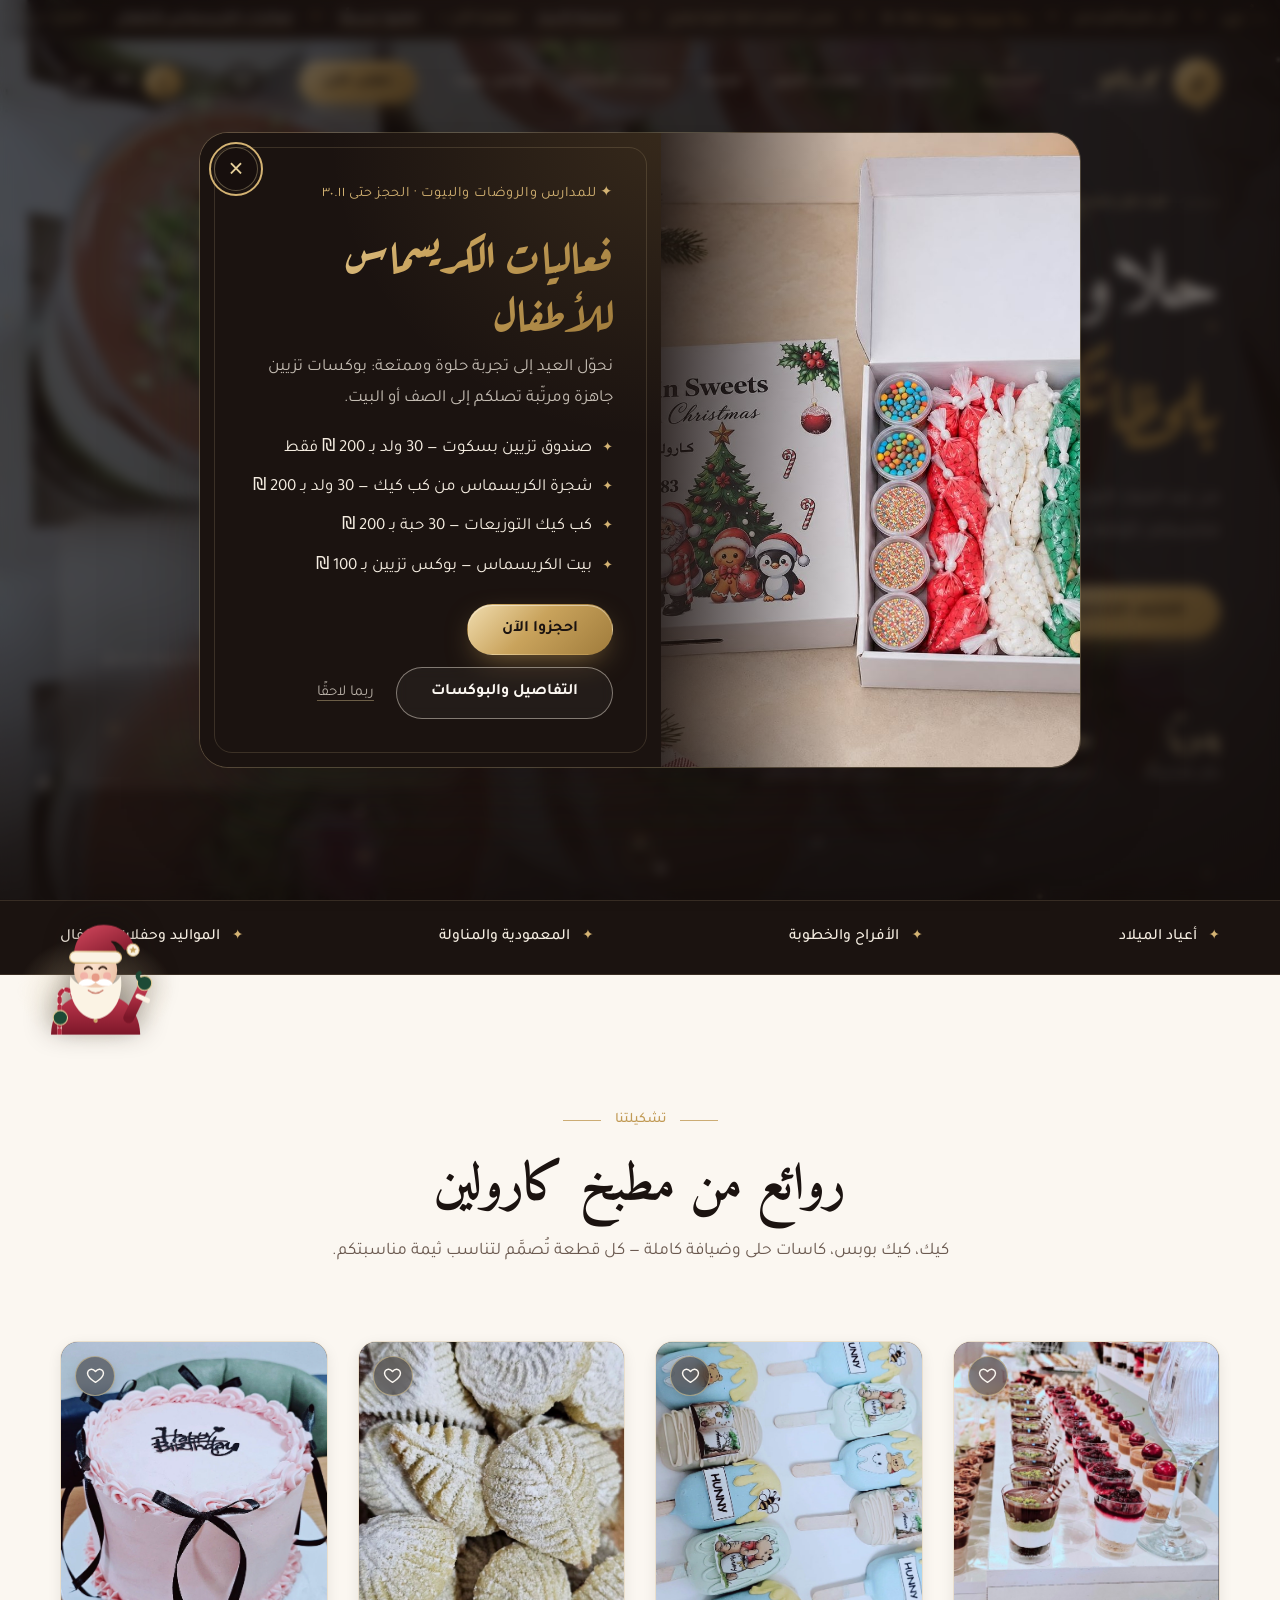
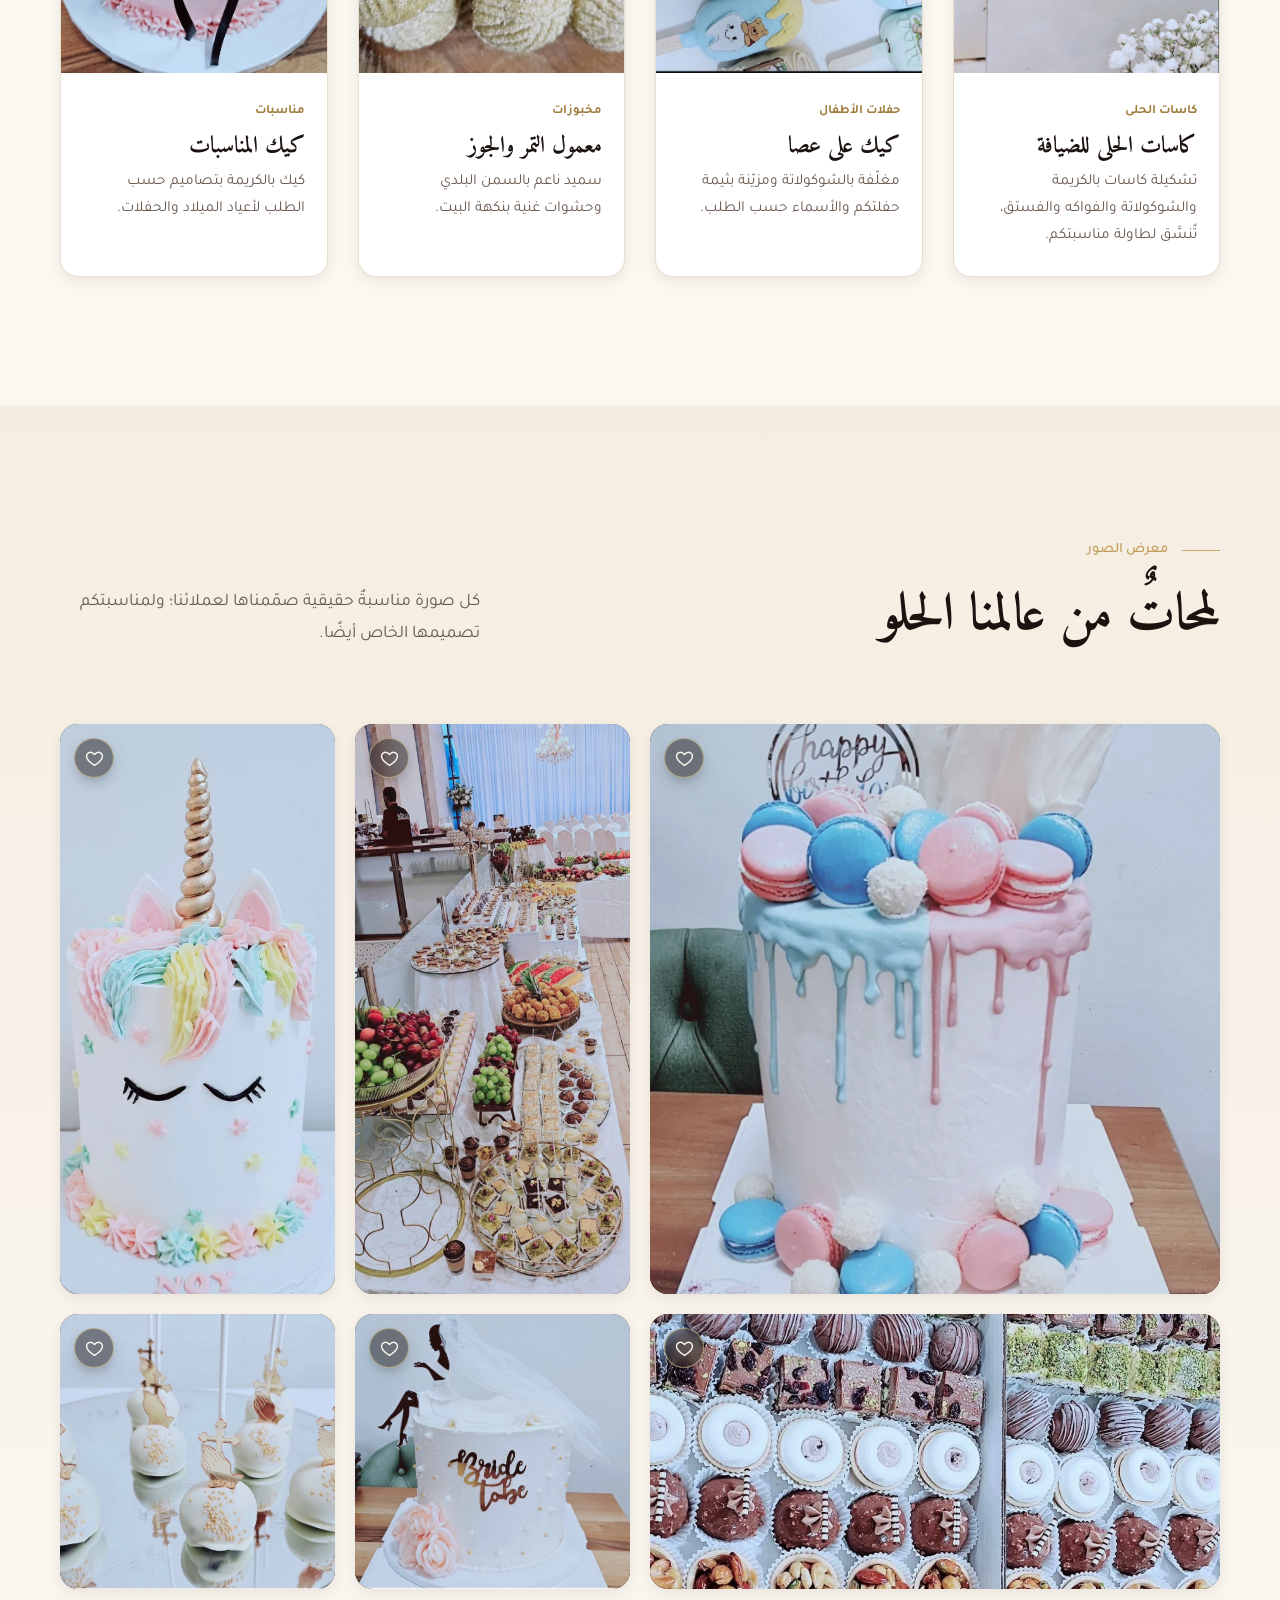
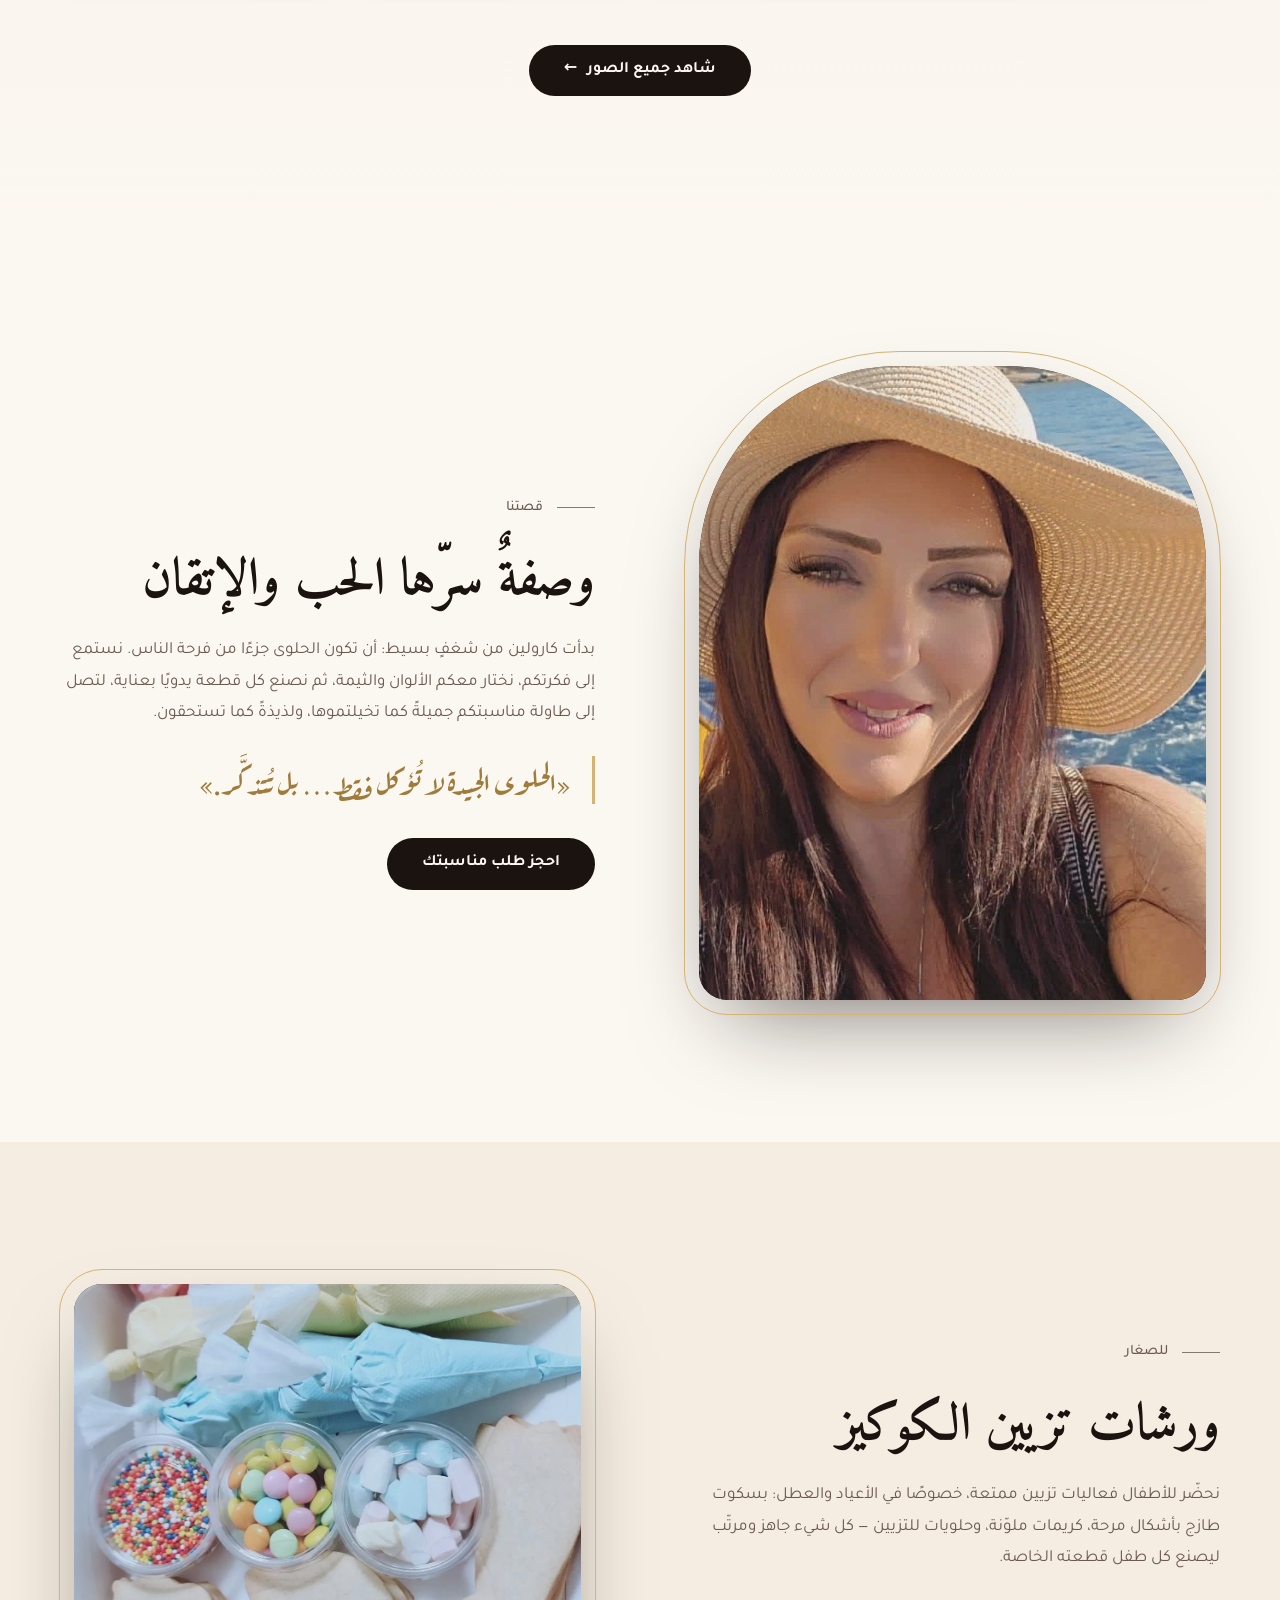
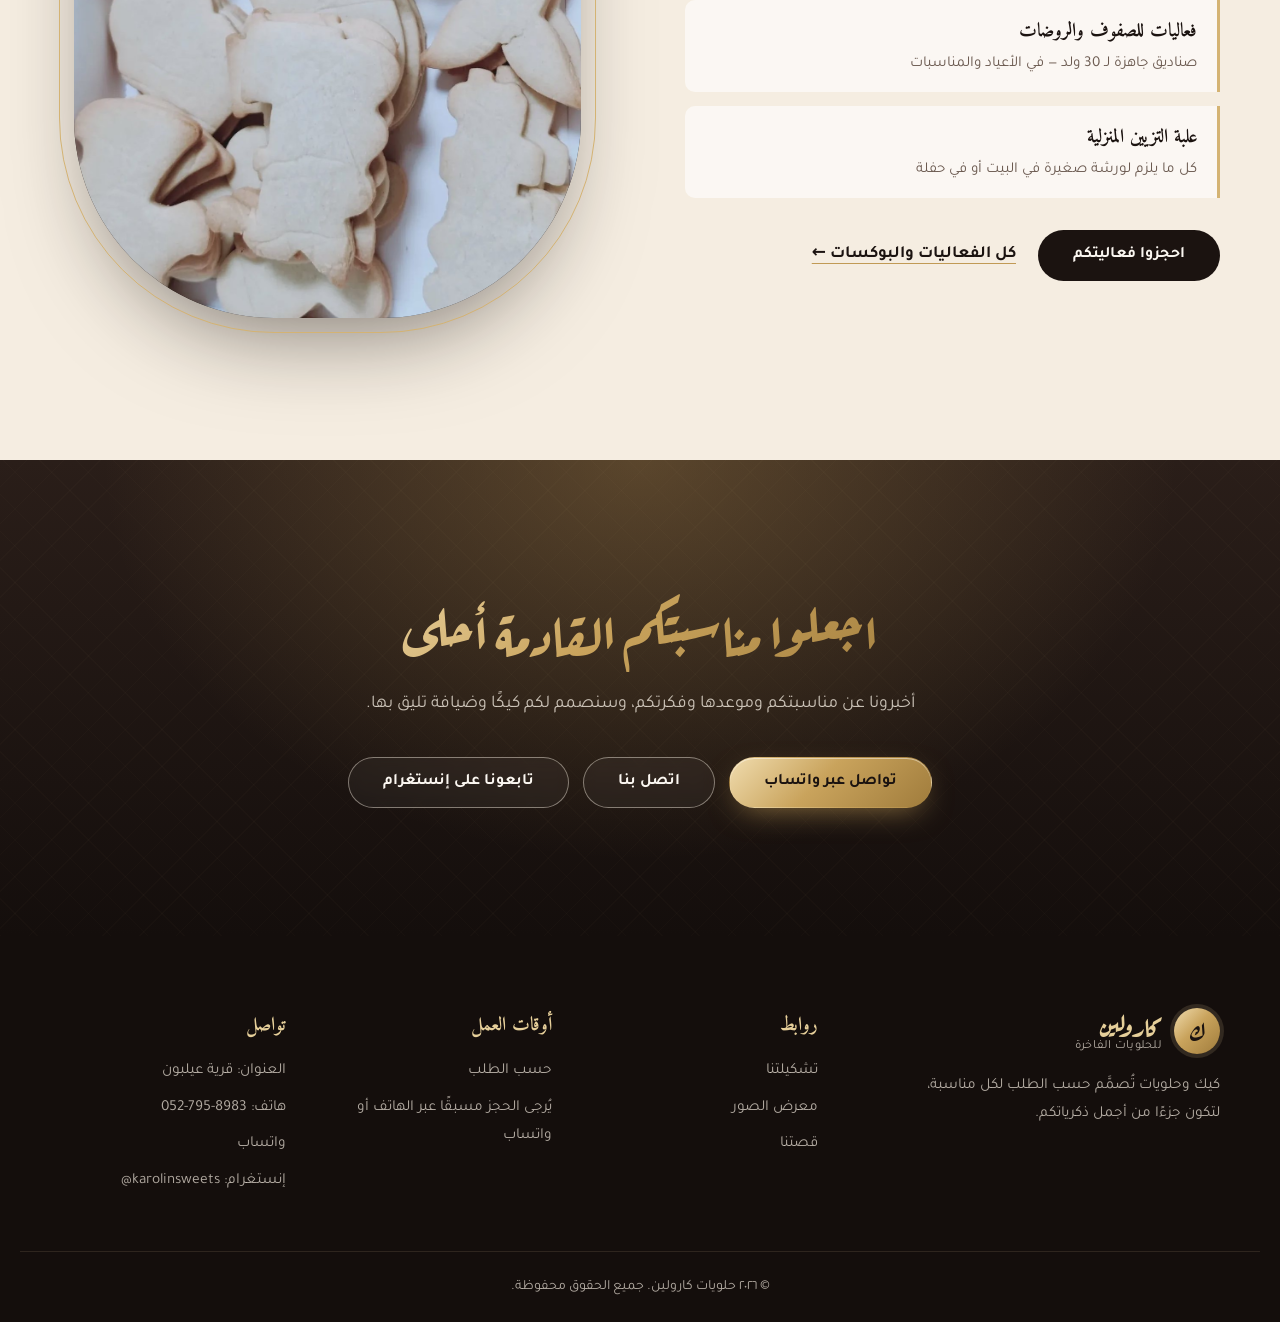
==== commit d8abab93: "Add favourites/wishlist with nav counter, drawer and WhatsApp send Co-Authored-By: Claude Opus 5.5 <" ====
--- a/index.html
+++ b/index.html
@@ -420,5 +420,6 @@
   <script src="i18n-dict.js"></script>
   <script src="i18n.js"></script>
   <script src="order.js"></script>
+  <script src="wishlist.js"></script>
 </body>
 </html>
--- a/style.css
+++ b/style.css
@@ -1571,3 +1571,253 @@
 
 /* زر الطلب داخل عارض المعرض */
 .lightbox__order { margin-block-start: 14px; }
+
+/* =========================================================
+   المفضّلة / قائمة الأمنيات
+   ========================================================= */
+.wish-host { position: relative; }
+
+.wish-heart {
+  position: absolute;
+  inset-block-start: 14px;
+  inset-inline-end: 14px;
+  z-index: 4;
+  display: grid;
+  place-items: center;
+  inline-size: 40px;
+  block-size: 40px;
+  padding: 0;
+  border-radius: 50%;
+  border: 1px solid rgba(230, 207, 154, .55);
+  background: rgba(20, 14, 12, .45);
+  -webkit-backdrop-filter: blur(6px);
+          backdrop-filter: blur(6px);
+  color: var(--cream-50);
+  cursor: pointer;
+  box-shadow: 0 6px 18px -8px rgba(0, 0, 0, .6);
+  transition: transform .3s var(--ease), background .3s var(--ease), border-color .3s var(--ease);
+}
+.wish-heart svg { inline-size: 19px; block-size: 19px; fill: none; stroke: currentColor; stroke-width: 1.8; stroke-linejoin: round; transition: fill .3s var(--ease), stroke .3s var(--ease); }
+.wish-heart:hover { transform: scale(1.08); border-color: var(--gold-300); }
+.wish-heart:focus-visible { outline: 2px solid var(--gold-300); outline-offset: 3px; }
+.wish-heart.is-on { background: rgba(20, 14, 12, .7); border-color: var(--gold-300); color: var(--gold-300); }
+.wish-heart.is-on svg { fill: var(--gold-300); stroke: var(--gold-300); }
+.wish-heart.is-pop { animation: wish-pop .5s var(--ease); }
+@keyframes wish-pop { 0% { transform: scale(1); } 35% { transform: scale(1.32); } 65% { transform: scale(.92); } 100% { transform: scale(1); } }
+
+/* أماكن خاصة */
+.xcard__media .wish-heart { inset-block-start: auto; inset-block-end: 14px; }
+.gallery__item .wish-heart { inset-block-start: 14px; }
+.album__item .wish-heart { inset-block-start: 12px; inset-inline-end: 12px; }
+
+/* ---------- زر العدّاد في الترويسة ---------- */
+.wish-nav {
+  order: 3;
+  position: relative;
+  display: grid;
+  place-items: center;
+  flex: none;
+  inline-size: 42px;
+  block-size: 42px;
+  padding: 0;
+  border-radius: 50%;
+  border: 1px solid rgba(230, 207, 154, .35);
+  background: rgba(20, 14, 12, .35);
+  color: var(--cream-50);
+  cursor: pointer;
+  transition: border-color .3s var(--ease), color .3s var(--ease);
+}
+.wish-nav svg { inline-size: 19px; block-size: 19px; fill: none; stroke: currentColor; stroke-width: 1.8; stroke-linejoin: round; }
+.wish-nav:hover, .wish-nav.has-items { color: var(--gold-300); border-color: rgba(230, 207, 154, .7); }
+.wish-nav.has-items svg { fill: var(--gold-300); stroke: var(--gold-300); }
+.wish-nav:focus-visible { outline: 2px solid var(--gold-300); outline-offset: 3px; }
+.wish-nav__badge {
+  position: absolute;
+  inset-block-start: -5px;
+  inset-inline-end: -5px;
+  min-inline-size: 20px;
+  block-size: 20px;
+  padding: 0 5px;
+  border-radius: 999px;
+  display: grid;
+  place-items: center;
+  font: 700 .72rem/1 var(--font-body);
+  color: var(--cocoa-900);
+  background: var(--gold-grad);
+  box-shadow: 0 0 0 2px var(--cocoa-950);
+  transform: scale(0);
+  transition: transform .35s var(--ease);
+}
+.wish-nav.has-items .wish-nav__badge { transform: scale(1); }
+.wish-nav.is-bump { animation: wish-pop .5s var(--ease); }
+
+@media (max-width: 900px) {
+  .wish-nav { order: 1; margin-inline-start: auto; inline-size: 40px; block-size: 40px; }
+  .wish-nav ~ .lang-switch { margin-inline-start: 0; }
+}
+@media (max-width: 480px) {
+  .lang-switch__btn { min-inline-size: 30px; padding: 0 6px; block-size: 30px; }
+  .nav { gap: 8px; }
+  .brand { gap: 8px; }
+  .brand__mark { inline-size: 40px; block-size: 40px; font-size: 1.35rem; }
+  .brand__name { font-size: 1.4rem; }
+  .brand__tag { display: none; }
+}
+
+/* ---------- الدرج الجانبي ---------- */
+.wish-drawer {
+  position: fixed;
+  inset: 0;
+  inset-inline-start: auto;
+  margin: 0;
+  padding: 0;
+  inline-size: min(420px, 100vw);
+  max-inline-size: 100vw;
+  block-size: 100dvh;
+  max-block-size: 100dvh;
+  border: 0;
+  background: transparent;
+  color: var(--cream-50);
+  overflow: visible;
+}
+.wish-drawer::backdrop { background: rgba(12, 8, 7, .6); -webkit-backdrop-filter: blur(4px); backdrop-filter: blur(4px); animation: promo-fade .35s ease both; }
+.wish-drawer[open] .wish-drawer__panel { animation: wish-in .45s var(--ease) both; }
+.wish-drawer.is-closing .wish-drawer__panel { animation: wish-out .38s var(--ease) both; }
+.wish-drawer.is-closing::backdrop { opacity: 0; transition: opacity .35s; }
+@keyframes wish-in  { from { transform: translateX(var(--wish-from, -100%)); } to { transform: none; } }
+@keyframes wish-out { from { transform: none; } to { transform: translateX(var(--wish-from, -100%)); } }
+[dir="ltr"] .wish-drawer { --wish-from: 100%; }
+
+.wish-drawer__panel {
+  display: flex;
+  flex-direction: column;
+  block-size: 100%;
+  background:
+    radial-gradient(80% 40% at 50% 0%, rgba(212, 179, 115, .14), transparent 70%),
+    linear-gradient(180deg, var(--cocoa-900), var(--cocoa-950));
+  border-inline-start: 1px solid rgba(230, 207, 154, .3);
+  box-shadow: 0 0 70px -20px rgba(0, 0, 0, .85);
+}
+.wish-drawer__head {
+  display: flex;
+  align-items: flex-start;
+  justify-content: space-between;
+  gap: 16px;
+  padding: 28px 24px 8px;
+}
+.wish-drawer__eyebrow { margin: 0 0 4px; color: var(--gold-300); font-size: .85rem; letter-spacing: .05em; }
+.wish-drawer__title {
+  margin: 0;
+  font-family: var(--font-display);
+  font-size: 2.1rem;
+  line-height: 1.25;
+  background: var(--gold-grad);
+  -webkit-background-clip: text; background-clip: text;
+  color: transparent;
+}
+.wish-drawer__count { margin: 4px 0 0; color: rgba(245, 237, 225, .65); font-size: .9rem; }
+.wish-drawer__close {
+  flex: none;
+  inline-size: 40px; block-size: 40px;
+  border-radius: 50%;
+  border: 1px solid rgba(230, 207, 154, .45);
+  background: transparent;
+  color: var(--cream-50);
+  cursor: pointer;
+}
+.wish-drawer__close:hover { background: rgba(230, 207, 154, .15); }
+.wish-drawer__lead { margin: 6px 24px 16px; color: rgba(245, 237, 225, .7); font-size: .95rem; line-height: 1.7; }
+
+.wish-drawer__list {
+  list-style: none;
+  margin: 0;
+  padding: 4px 24px 16px;
+  flex: 1;
+  overflow-y: auto;
+  display: grid;
+  align-content: start;
+  gap: 12px;
+}
+.wish-item {
+  display: grid;
+  grid-template-columns: 72px 1fr auto;
+  align-items: center;
+  gap: 14px;
+  padding: 10px;
+  border-radius: 16px;
+  background: rgba(255, 244, 221, .04);
+  border: 1px solid rgba(230, 207, 154, .16);
+  animation: rise .45s var(--ease) both;
+  transition: opacity .26s var(--ease), transform .26s var(--ease);
+}
+.wish-item.is-leaving { opacity: 0; transform: scale(.96); }
+.wish-item img { inline-size: 72px; block-size: 72px; object-fit: cover; border-radius: 12px; background: var(--cocoa-950); }
+.wish-item__title { margin: 0 0 4px; font-family: var(--font-serif); font-size: 1.05rem; line-height: 1.45; color: var(--cream-50); }
+.wish-item__link { font-size: .85rem; color: var(--gold-300); text-decoration: underline; text-underline-offset: 4px; }
+.wish-item__remove {
+  inline-size: 38px; block-size: 38px;
+  display: grid; place-items: center;
+  border-radius: 50%;
+  border: 1px solid rgba(230, 207, 154, .35);
+  background: transparent;
+  color: var(--gold-300);
+  cursor: pointer;
+  transition: background .3s var(--ease);
+}
+.wish-item__remove svg { inline-size: 17px; block-size: 17px; fill: var(--gold-300); }
+.wish-item__remove:hover { background: rgba(230, 207, 154, .14); }
+.wish-item__remove:hover svg { fill: none; stroke: var(--gold-300); stroke-width: 1.8; }
+
+.wish-drawer__empty { display: none; flex: 1; padding: 40px 32px; text-align: center; align-content: center; justify-items: center; gap: 8px; }
+.wish-drawer.is-empty .wish-drawer__empty { display: grid; }
+.wish-drawer.is-empty .wish-drawer__list { display: none; }
+.wish-drawer__empty svg { inline-size: 54px; block-size: 54px; fill: none; stroke: var(--gold-300); stroke-width: 1.2; opacity: .8; margin-block-end: 8px; }
+.wish-drawer__empty-title { margin: 0; font-family: var(--font-serif); font-size: 1.3rem; color: var(--cream-50); }
+.wish-drawer__empty-text { margin: 0 0 14px; color: rgba(245, 237, 225, .65); }
+
+.wish-drawer__foot {
+  display: grid;
+  gap: 8px;
+  padding: 18px 24px calc(20px + env(safe-area-inset-bottom));
+  border-block-start: 1px solid rgba(230, 207, 154, .15);
+  background: rgba(20, 14, 12, .6);
+}
+.wish-drawer__send { justify-content: center; gap: 10px; }
+.wish-drawer__send svg { inline-size: 20px; block-size: 20px; }
+.wish-drawer__send[aria-disabled="true"] { opacity: .45; pointer-events: none; }
+.wish-drawer__clear {
+  justify-self: center;
+  border: 0; background: none; padding: 6px 10px;
+  color: rgba(245, 237, 225, .6);
+  font: 500 .88rem var(--font-body);
+  text-decoration: underline; text-underline-offset: 4px;
+  cursor: pointer;
+}
+.wish-drawer__clear:hover { color: var(--gold-300); }
+.wish-drawer.is-empty .wish-drawer__foot { display: none; }
+
+/* ---------- رسالة قصيرة ---------- */
+.wish-toast {
+  position: fixed;
+  inset-block-end: calc(22px + env(safe-area-inset-bottom));
+  inset-inline-start: 50%;
+  z-index: 120;
+  padding: 10px 20px;
+  border-radius: 999px;
+  font: 600 .92rem/1.3 var(--font-body);
+  color: var(--cocoa-900);
+  background: var(--gold-grad);
+  box-shadow: 0 14px 34px -12px rgba(0, 0, 0, .6);
+  opacity: 0;
+  transform: translate3d(50%, 16px, 0);
+  pointer-events: none;
+  transition: opacity .3s var(--ease), transform .3s var(--ease);
+  white-space: nowrap;
+}
+[dir="ltr"] .wish-toast { transform: translate3d(-50%, 16px, 0); }
+.wish-toast.is-on { opacity: 1; transform: translate3d(50%, 0, 0); }
+[dir="ltr"] .wish-toast.is-on { transform: translate3d(-50%, 0, 0); }
+
+@media (prefers-reduced-motion: reduce) {
+  .wish-heart.is-pop, .wish-nav.is-bump, .wish-drawer[open] .wish-drawer__panel, .wish-drawer.is-closing .wish-drawer__panel, .wish-item { animation: none !important; }
+}
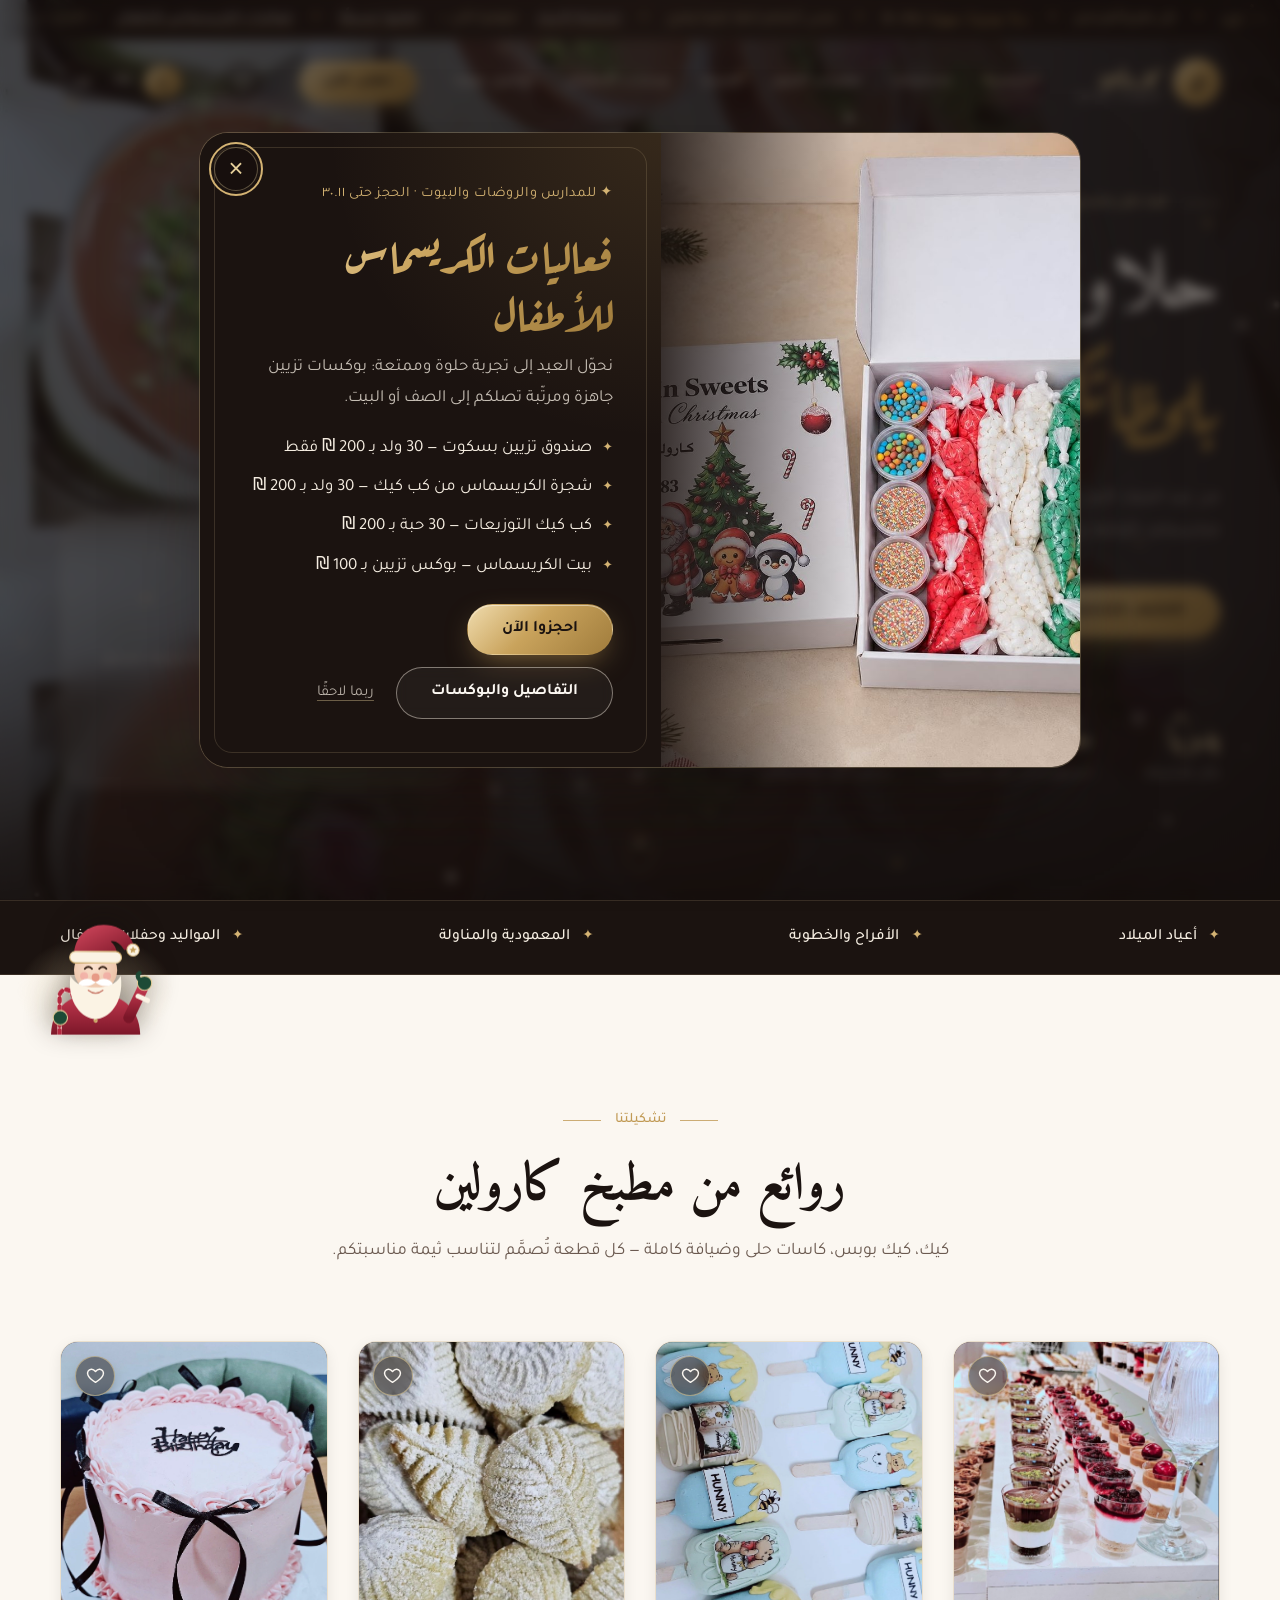
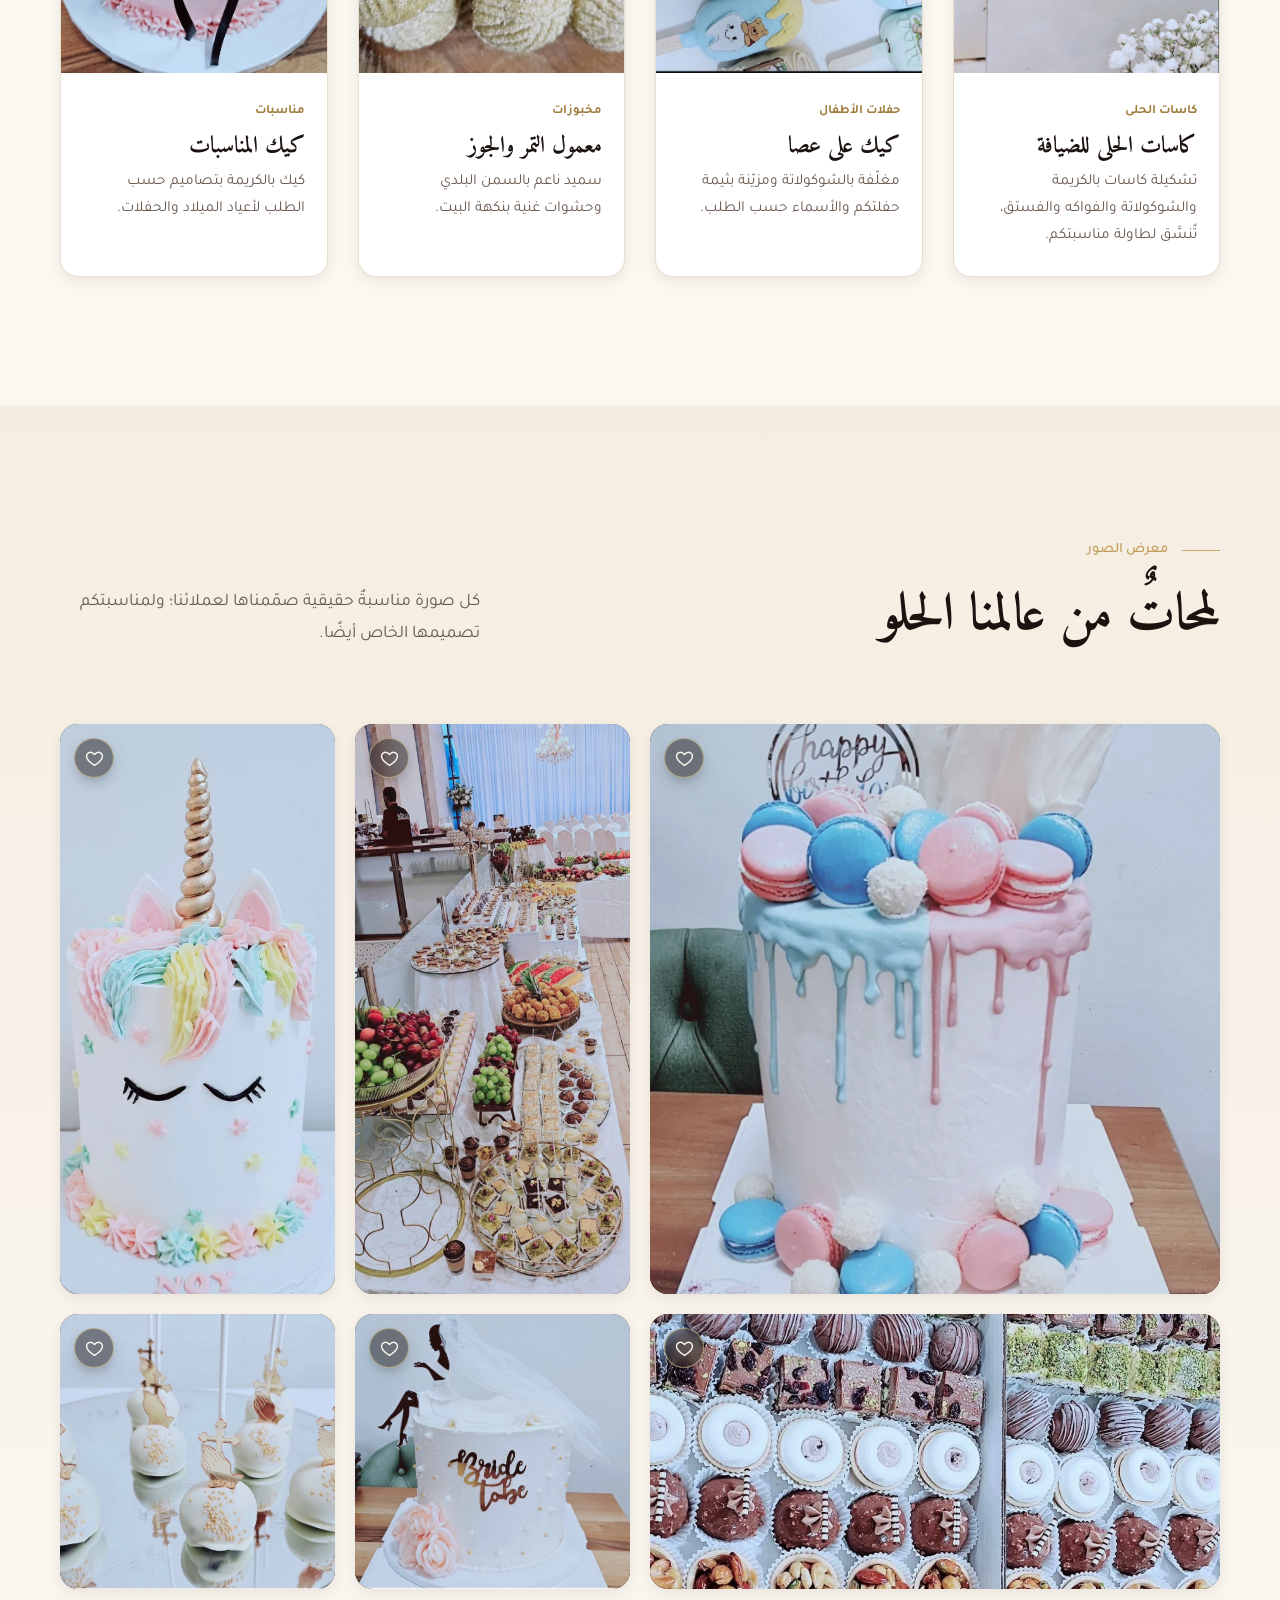
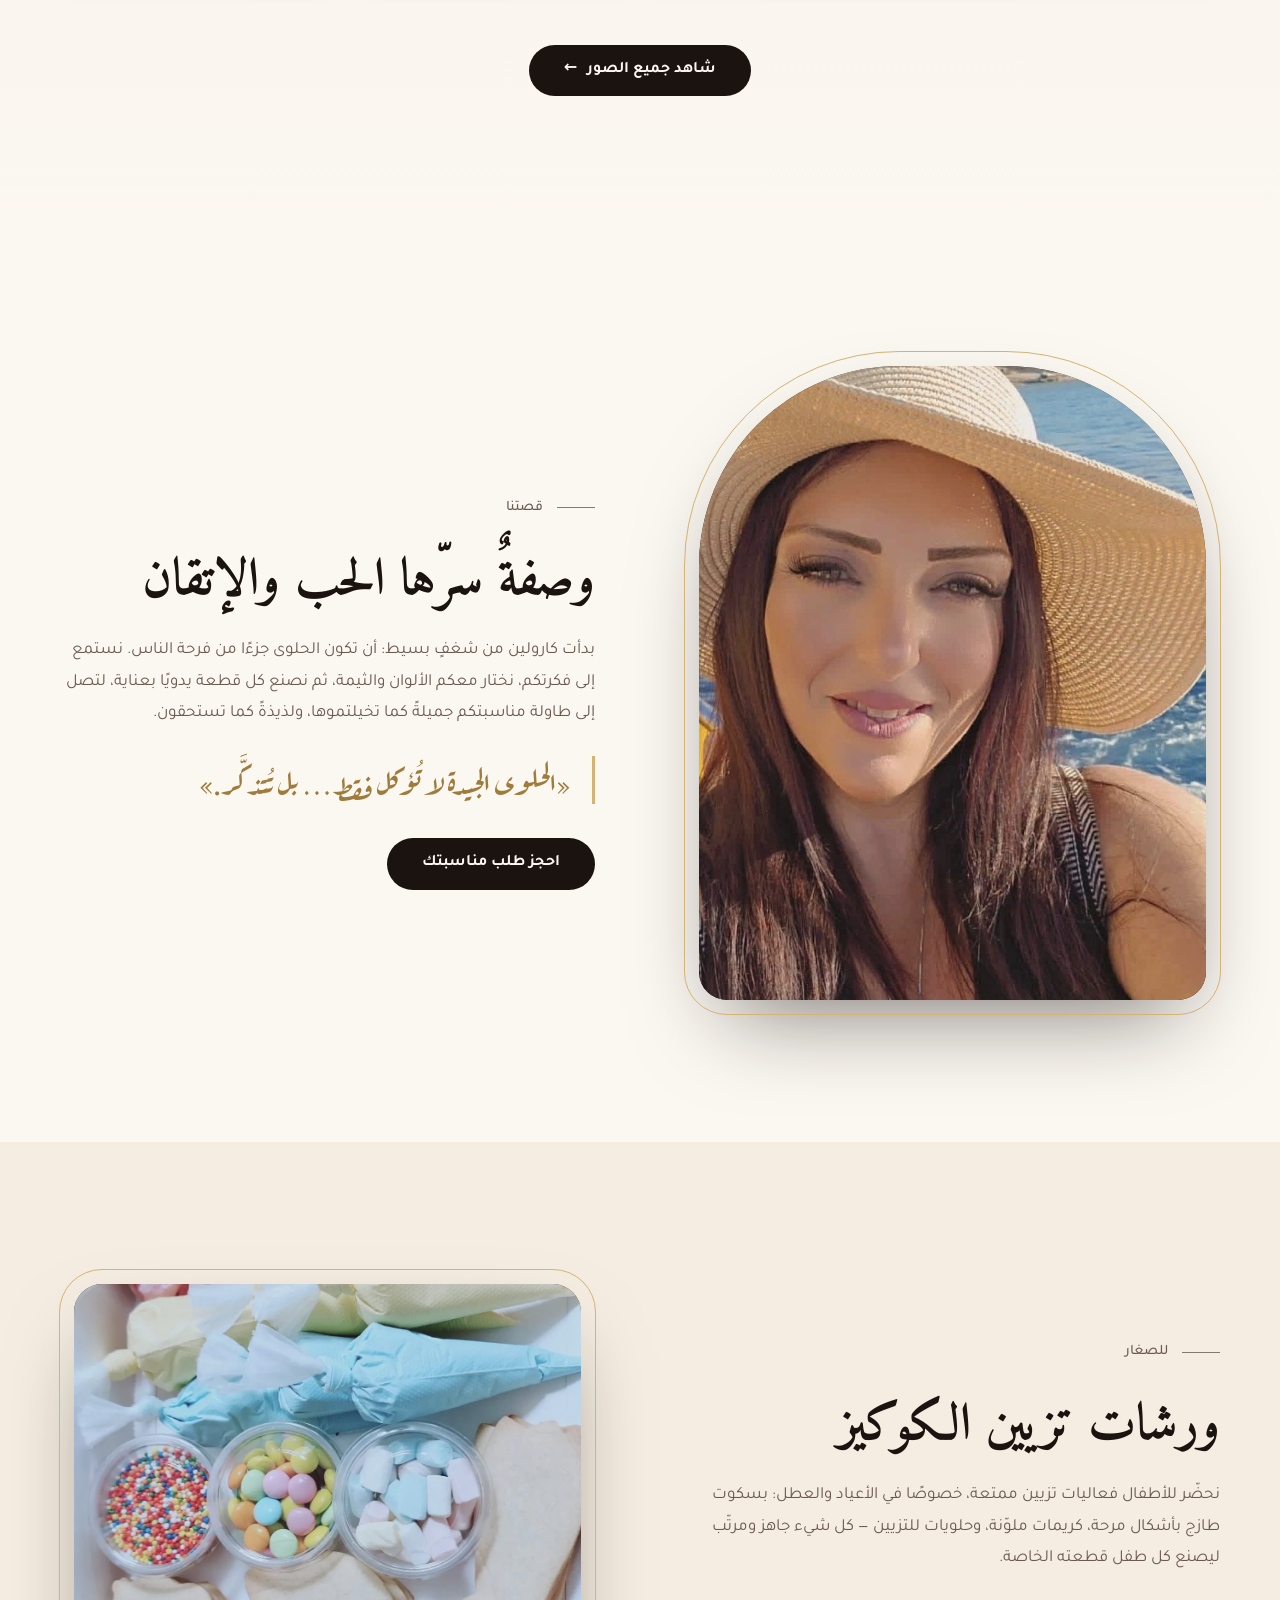
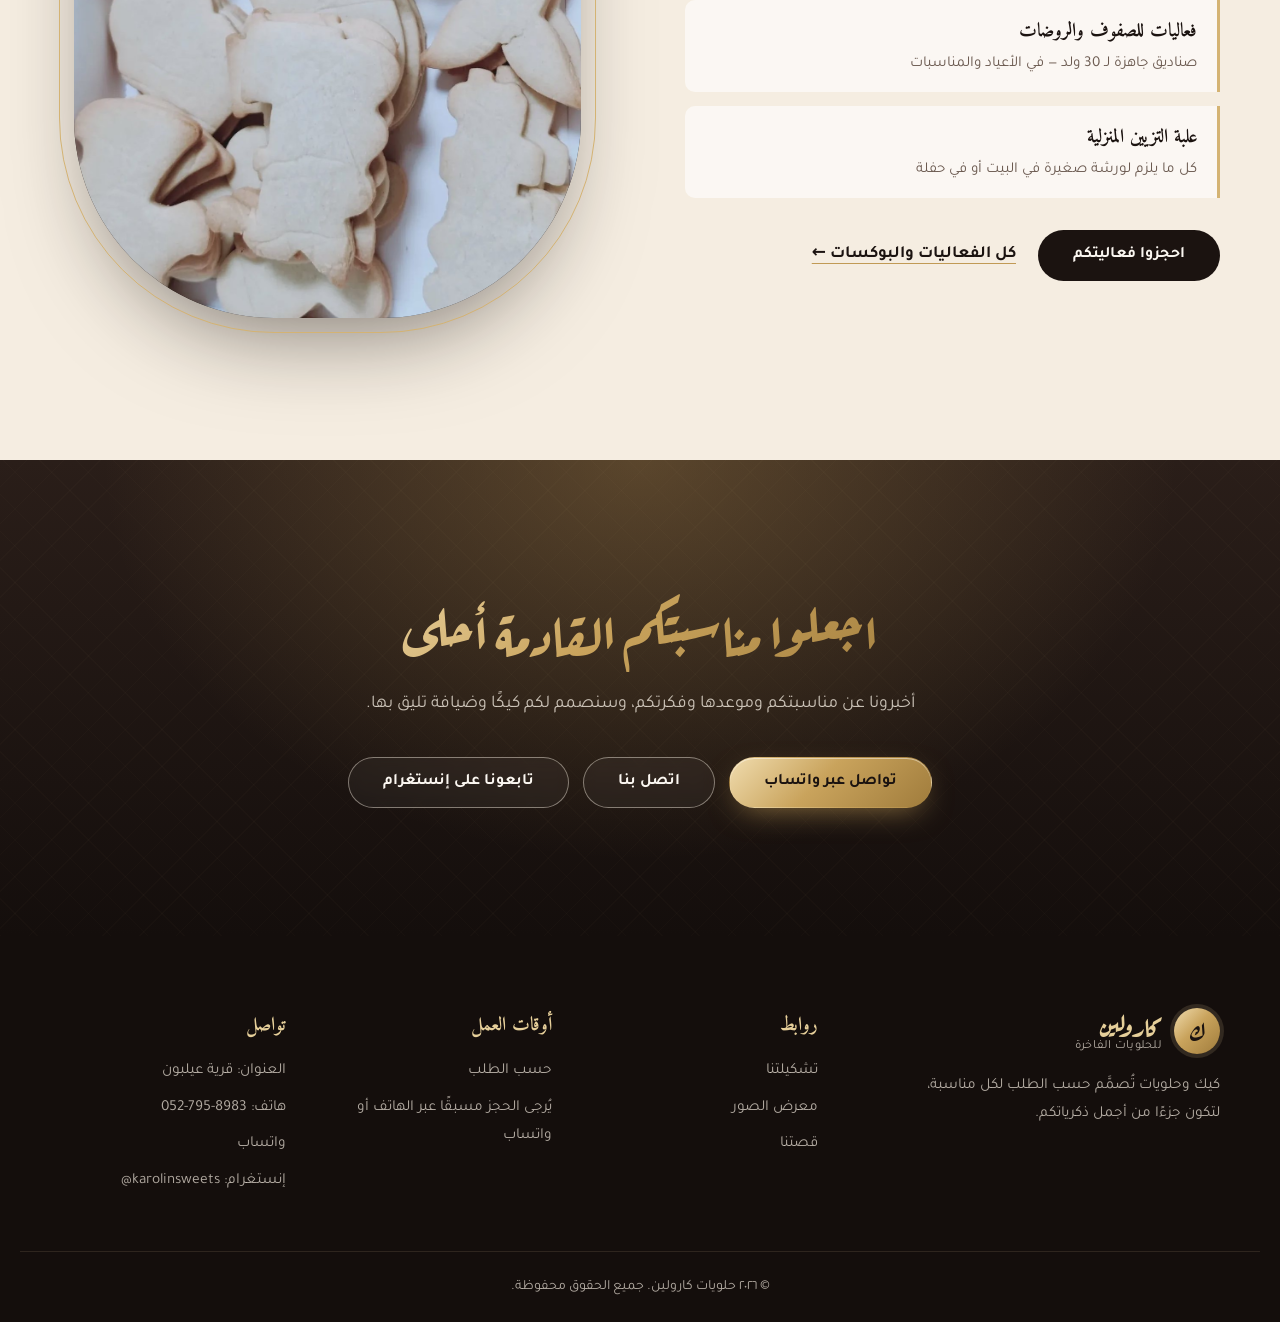
==== commit 91a6b62c: "Point share links and previews to karolinsweets.com Co-Authored-By: Claude Opus 5.5 <noreply@anthrop" ====
--- a/index.html
+++ b/index.html
@@ -11,8 +11,8 @@
   <meta property="og:locale" content="ar_AR">
   <meta property="og:title" content="حلويات كارولين | كيك وحلويات لكل مناسبة">
   <meta property="og:description" content="حلويات كارولين — كيك وحلويات فاخرة تُصمَّم حسب الطلب لكل مناسبة: أعياد الميلاد، الأفراح، المعمودية، المواليد وحفلات الأطفال.">
-  <meta property="og:url" content="https://jerrys-cloud.github.io/karolin-sweets/">
-  <meta property="og:image" content="https://jerrys-cloud.github.io/karolin-sweets/images/og-home.jpg">
+  <meta property="og:url" content="https://karolinsweets.com/">
+  <meta property="og:image" content="https://karolinsweets.com/images/og-home.jpg">
   <meta property="og:image:width" content="1200">
   <meta property="og:image:height" content="630">
   <meta name="twitter:card" content="summary_large_image">
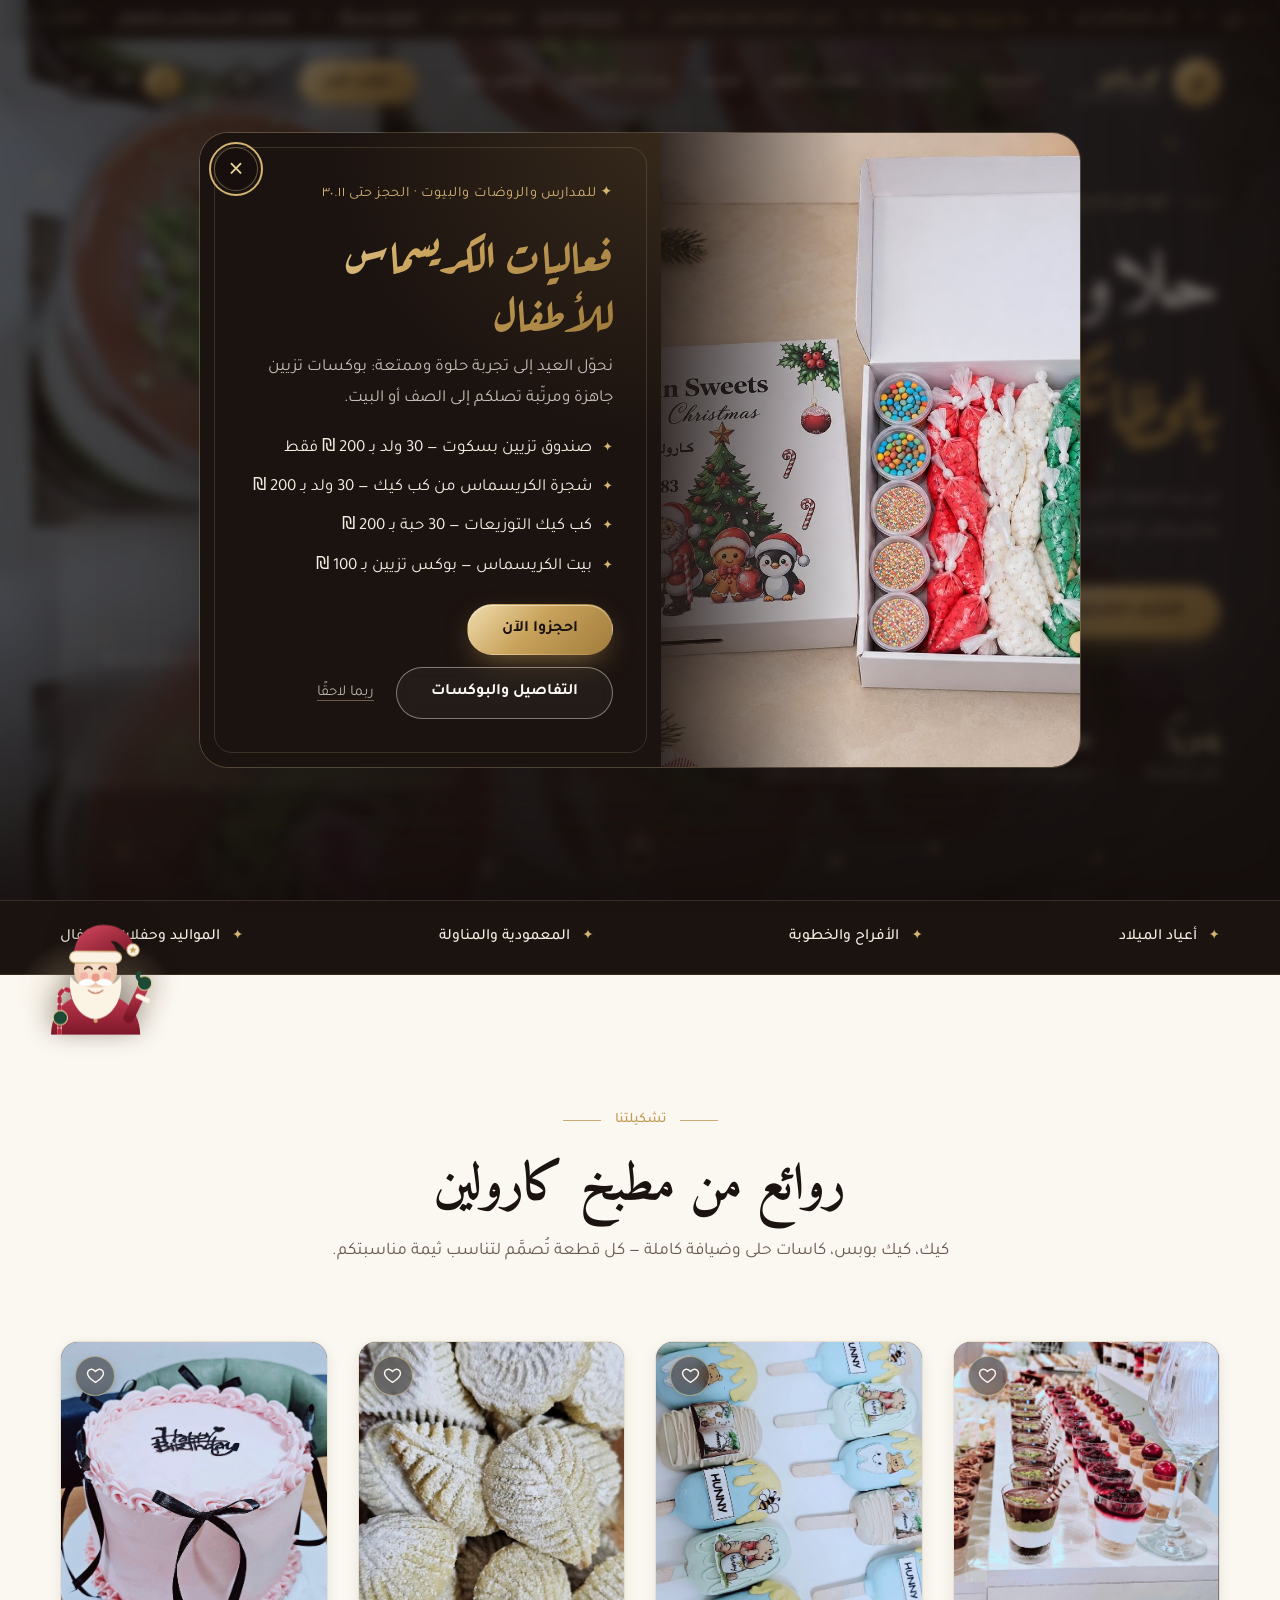
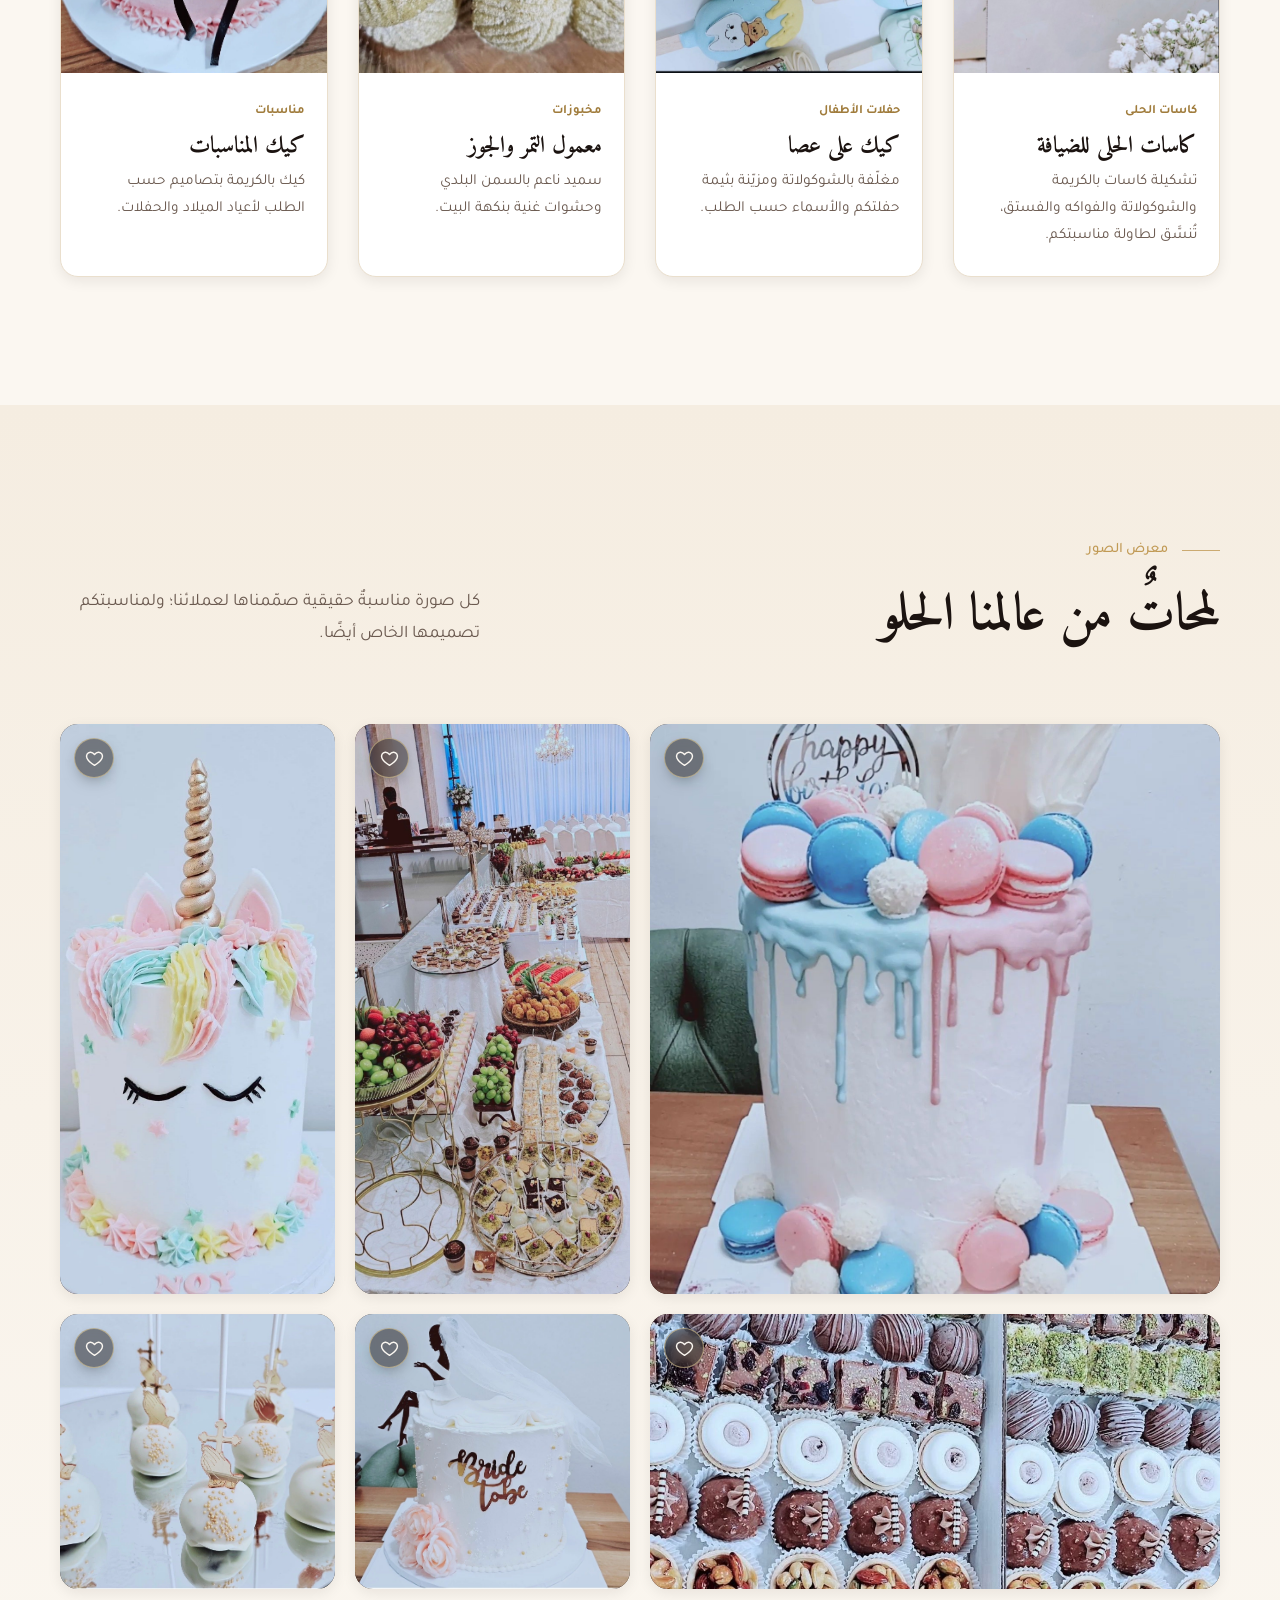
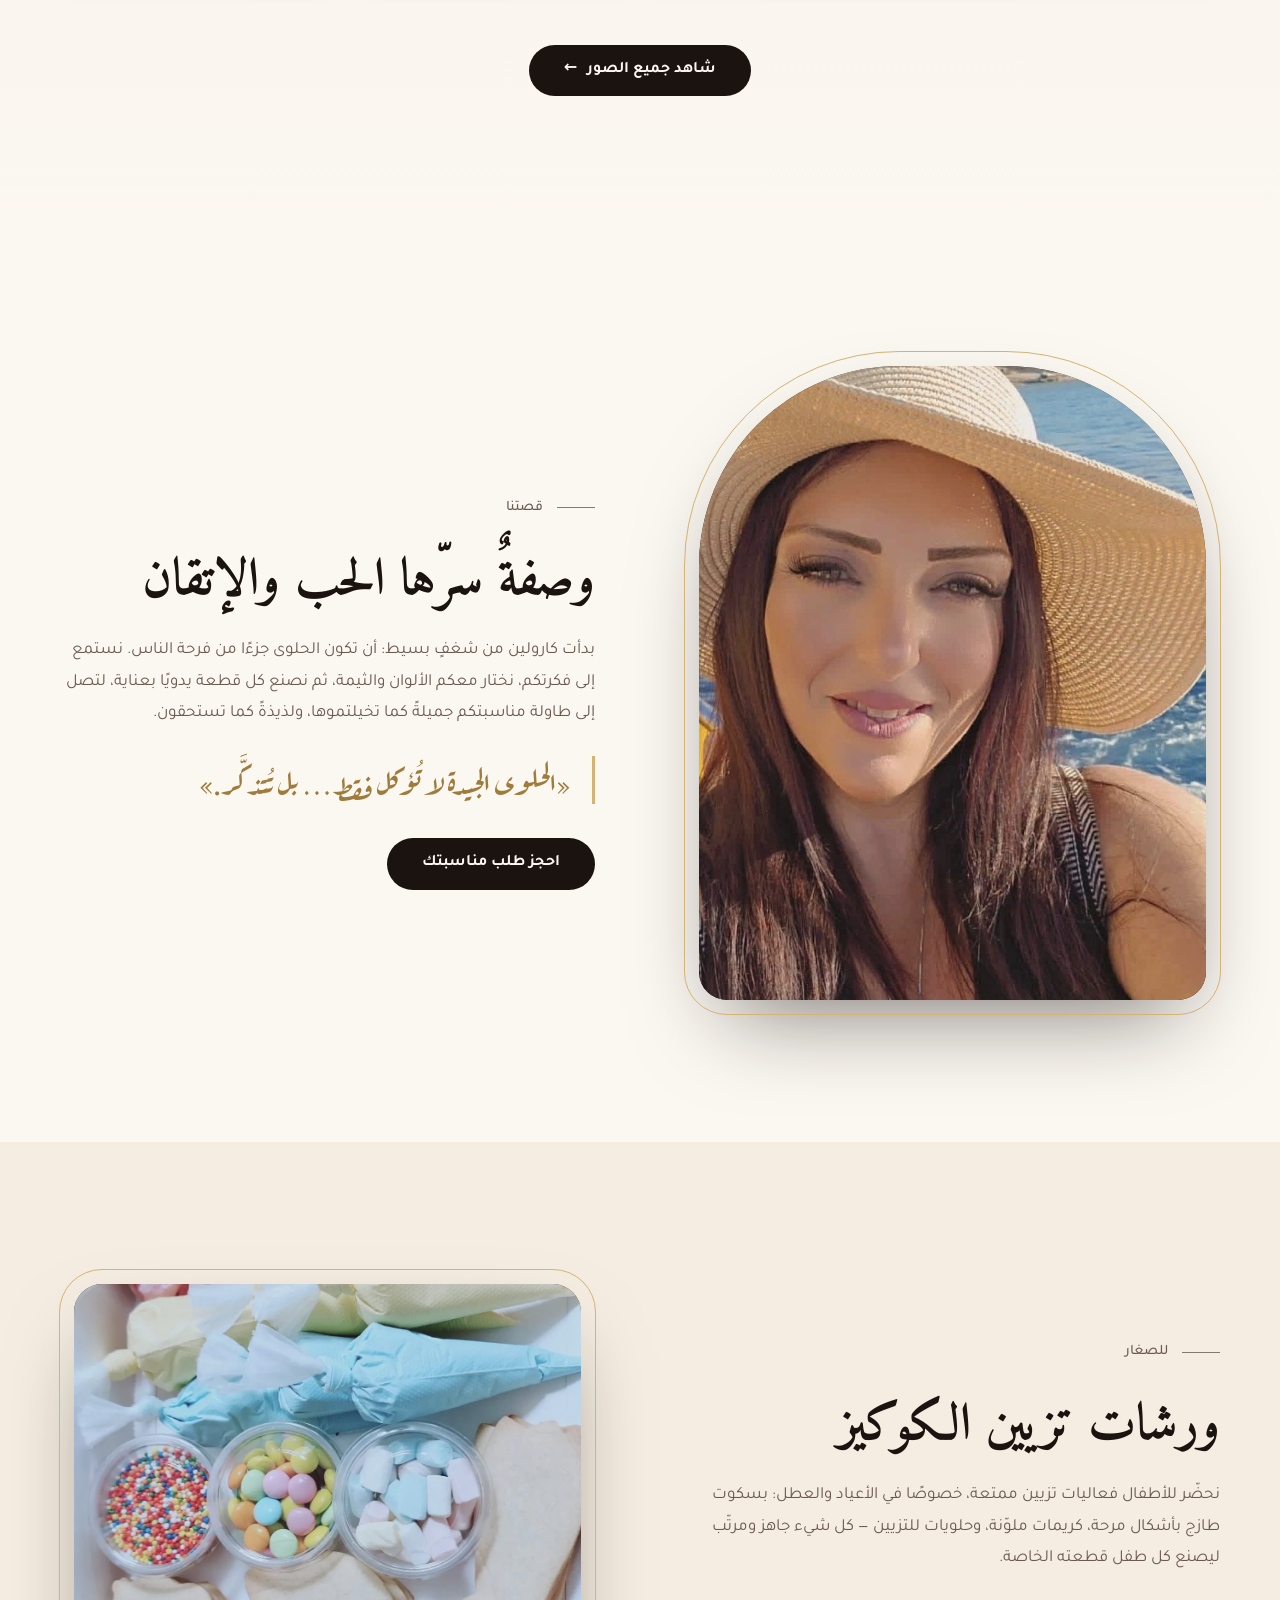
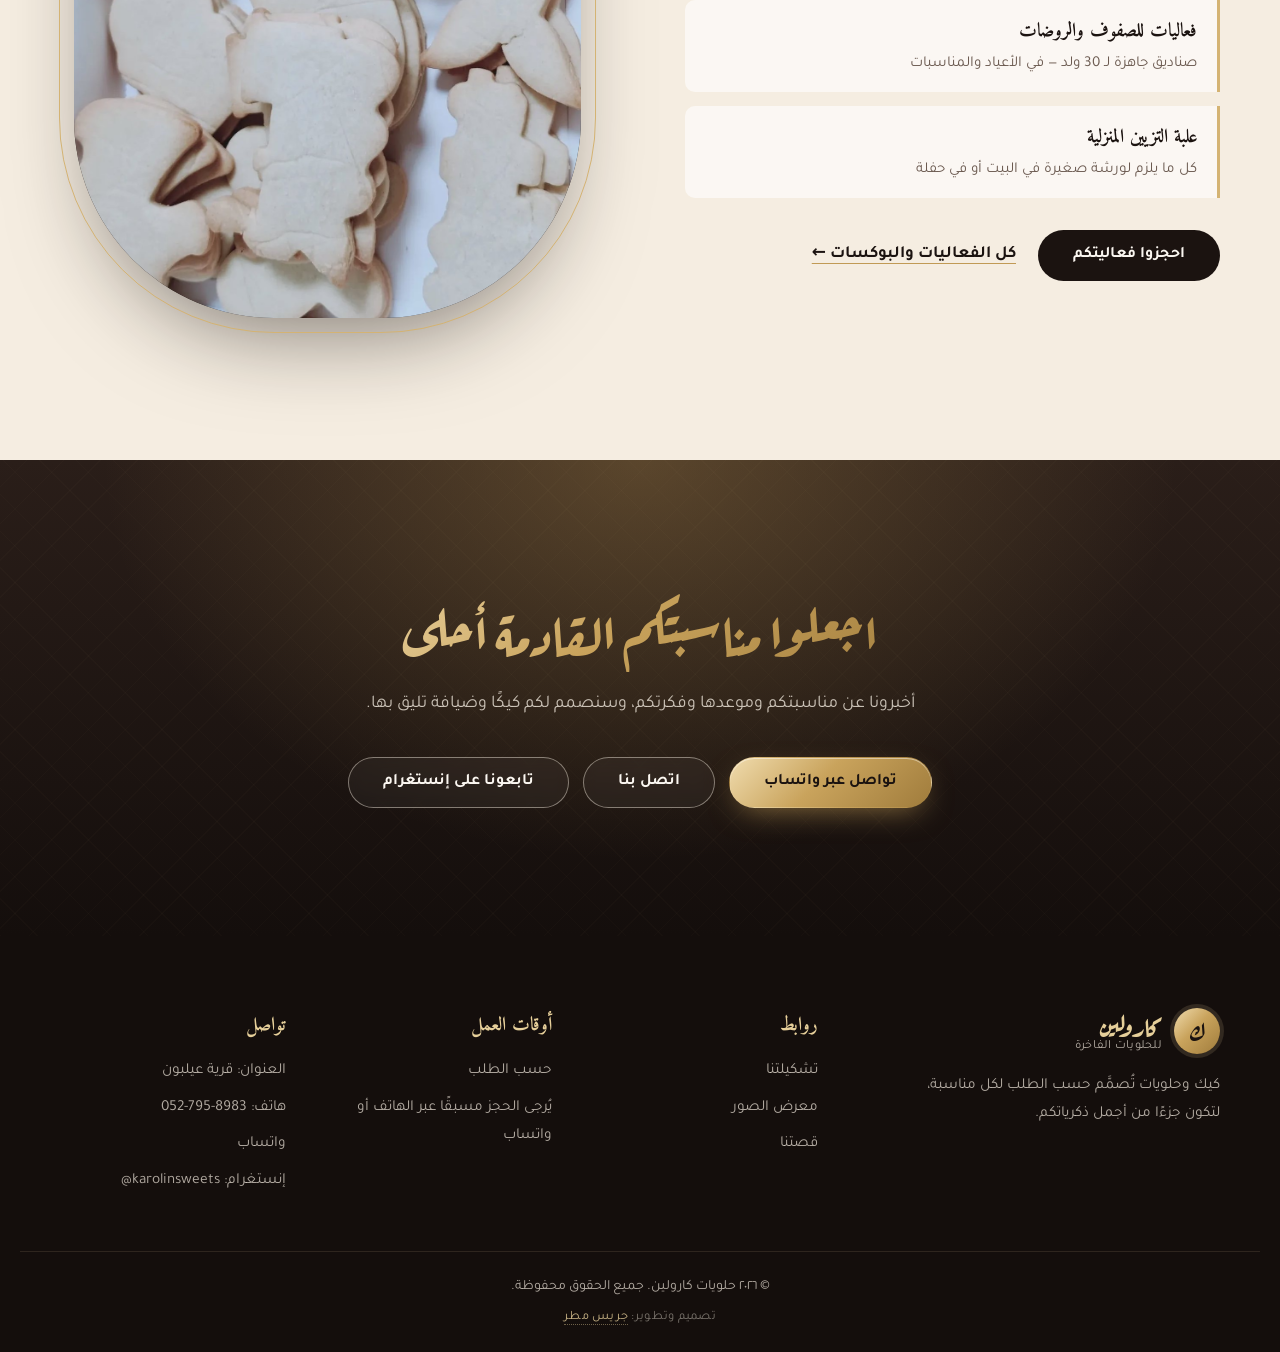
==== commit f2c0c456: "Add designer credit to footer Co-Authored-By: Claude Opus 5.5 <noreply@anthropic.com> Claude-Session" ====
--- a/index.html
+++ b/index.html
@@ -333,6 +333,7 @@
     </div>
     <div class="container footer__bottom">
       <p>© ٢٠٢٦ حلويات كارولين. جميع الحقوق محفوظة.</p>
+      <p class="footer__credit">تصميم وتطوير: <a href="https://wa.me/972526802717?text=%D9%85%D8%B1%D8%AD%D8%A8%D9%8B%D8%A7%20%D8%AC%D8%B1%D9%8A%D8%B3%D8%8C%20%D8%B4%D9%81%D8%AA%20%D9%85%D9%88%D9%82%D8%B9%20%D8%AD%D9%84%D9%88%D9%8A%D8%A7%D8%AA%20%D9%83%D8%A7%D8%B1%D9%88%D9%84%D9%8A%D9%86%20%D9%88%D8%A8%D8%AF%D9%8A%20%D8%A3%D8%B3%D8%AA%D9%81%D8%B3%D8%B1%20%D8%B9%D9%86%20%D8%AA%D8%B5%D9%85%D9%8A%D9%85%20%D9%85%D9%88%D9%82%D8%B9%20%F0%9F%99%82" target="_blank" rel="noopener">جريس مطر</a></p>
     </div>
   </footer>
 
--- a/style.css
+++ b/style.css
@@ -1821,3 +1821,8 @@
 @media (prefers-reduced-motion: reduce) {
   .wish-heart.is-pop, .wish-nav.is-bump, .wish-drawer[open] .wish-drawer__panel, .wish-drawer.is-closing .wish-drawer__panel, .wish-item { animation: none !important; }
 }
+
+/* קרדיט המעצב */
+.footer__credit { margin: 6px 0 0; font-size: .8rem; color: rgba(245, 237, 225, .45); letter-spacing: .02em; }
+.footer__credit a { color: var(--gold-300); opacity: .85; text-decoration: none; border-block-end: 1px dotted rgba(230, 207, 154, .5); transition: opacity .3s var(--ease); }
+.footer__credit a:hover { opacity: 1; }
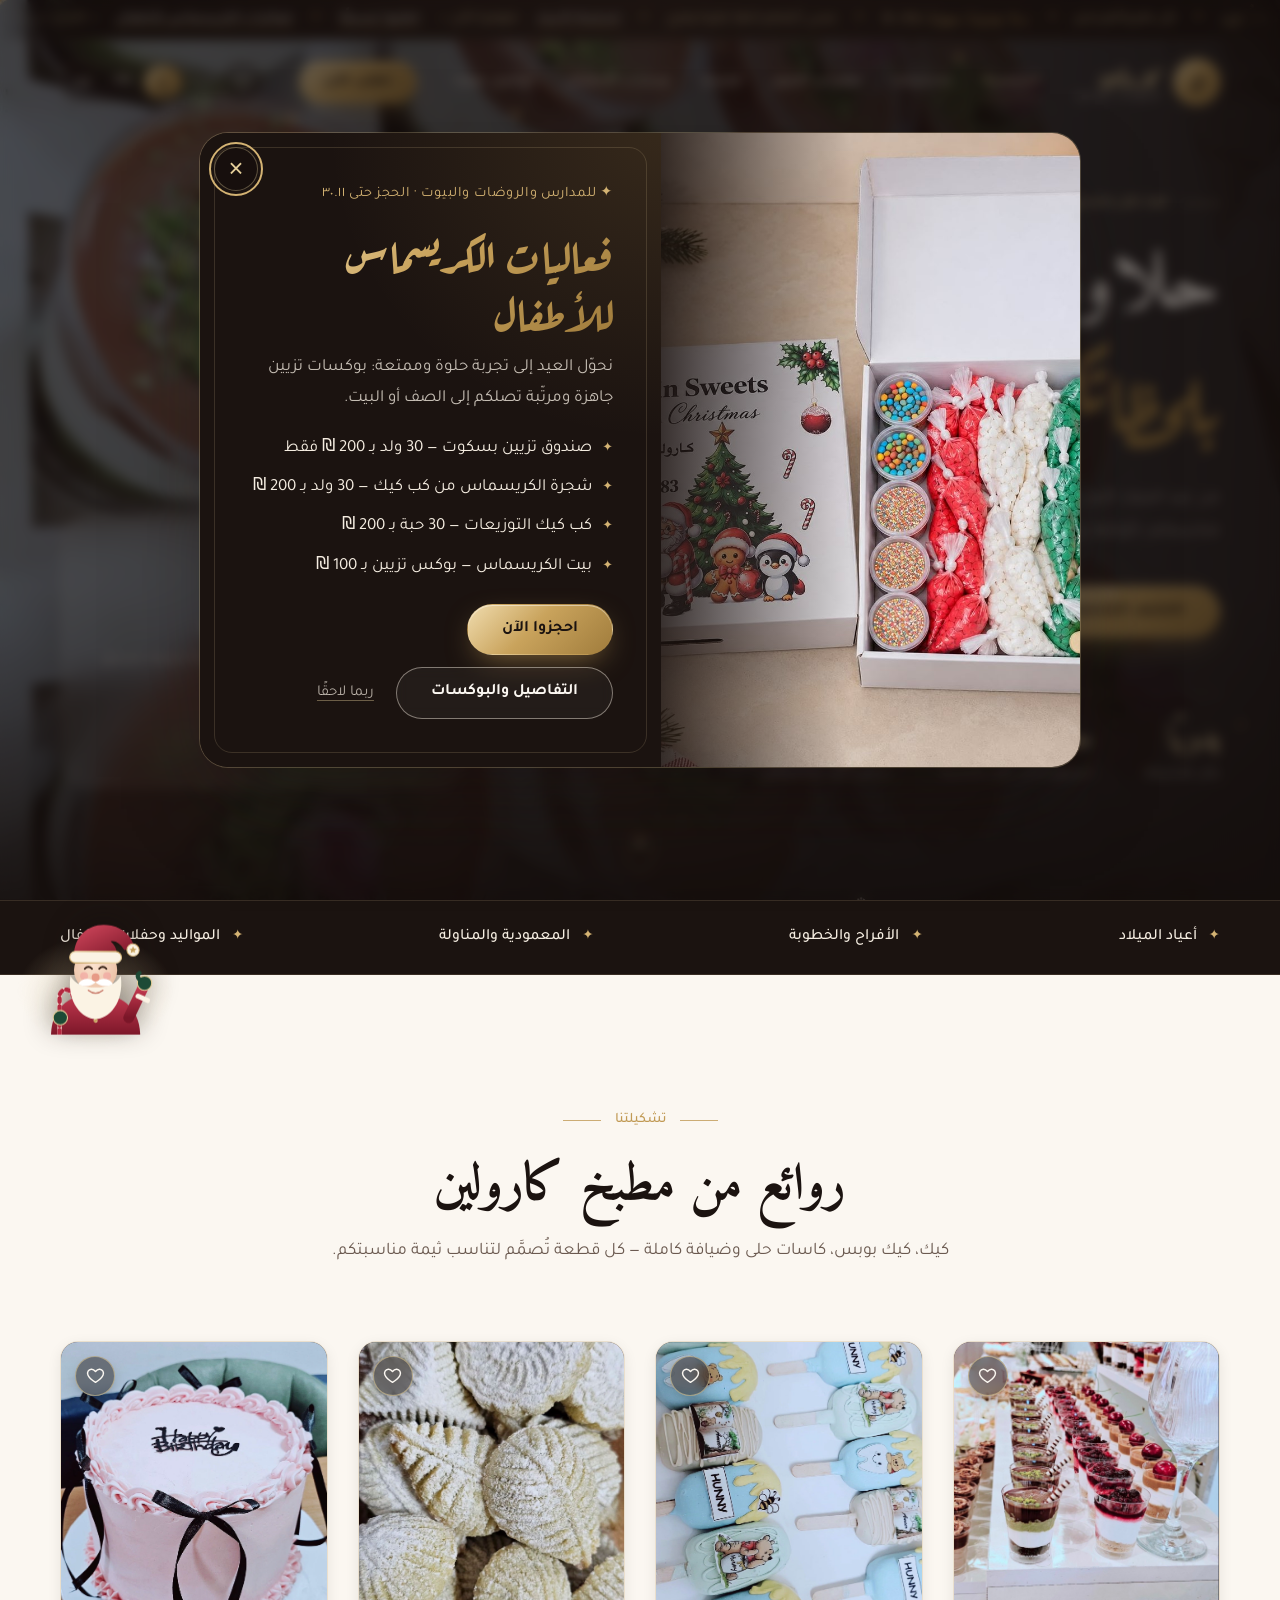
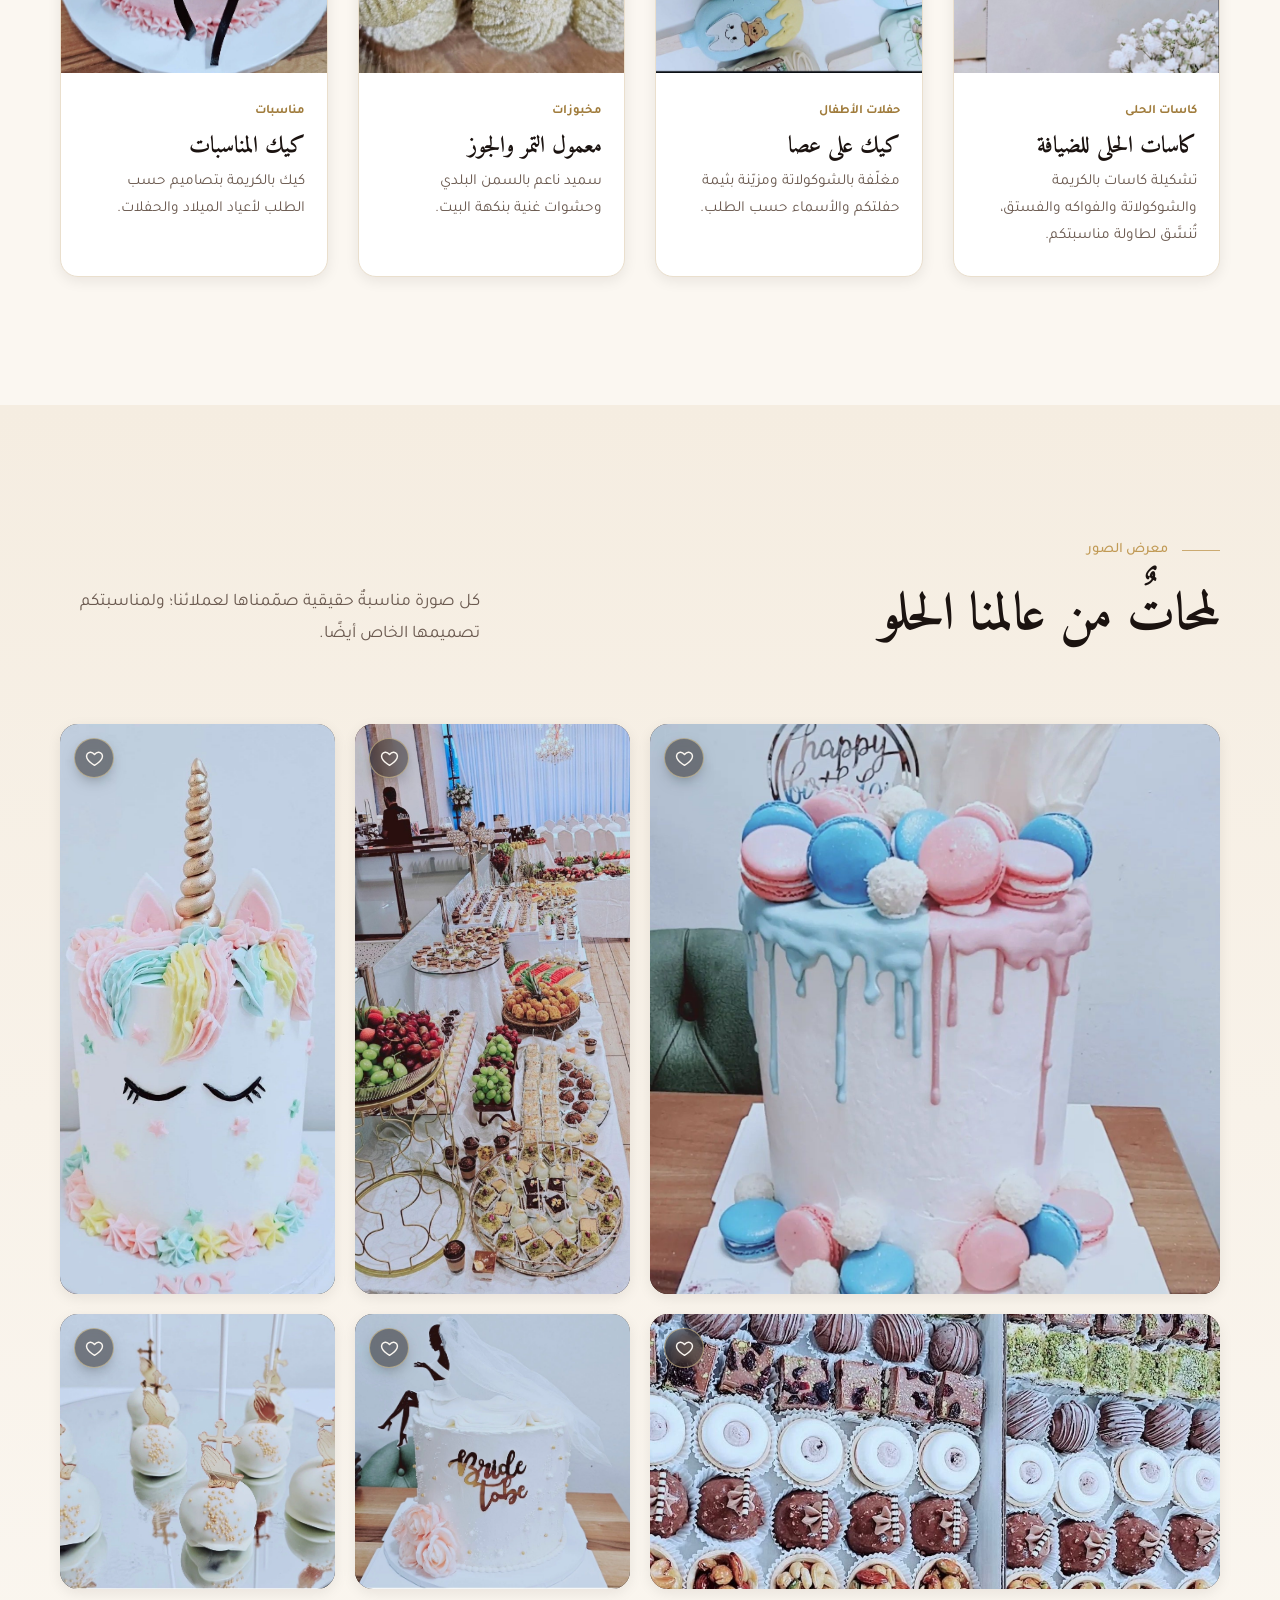
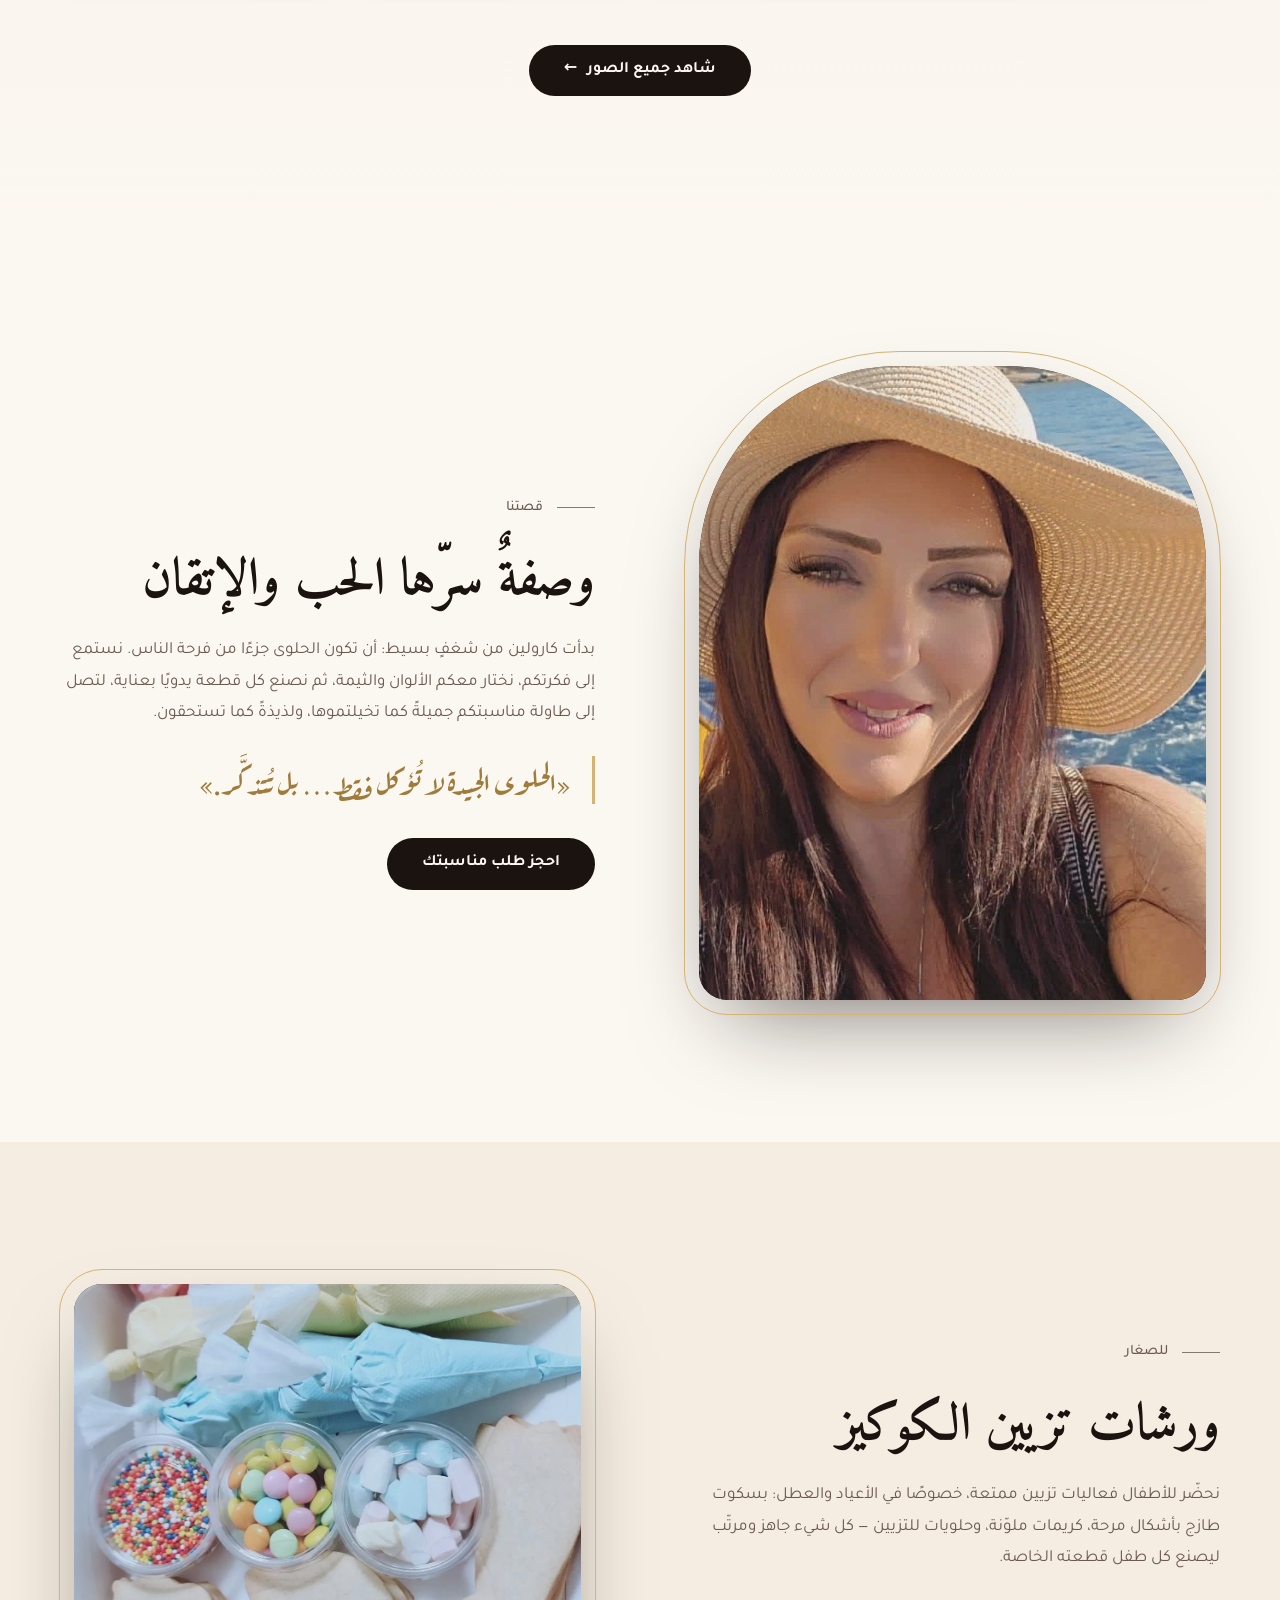
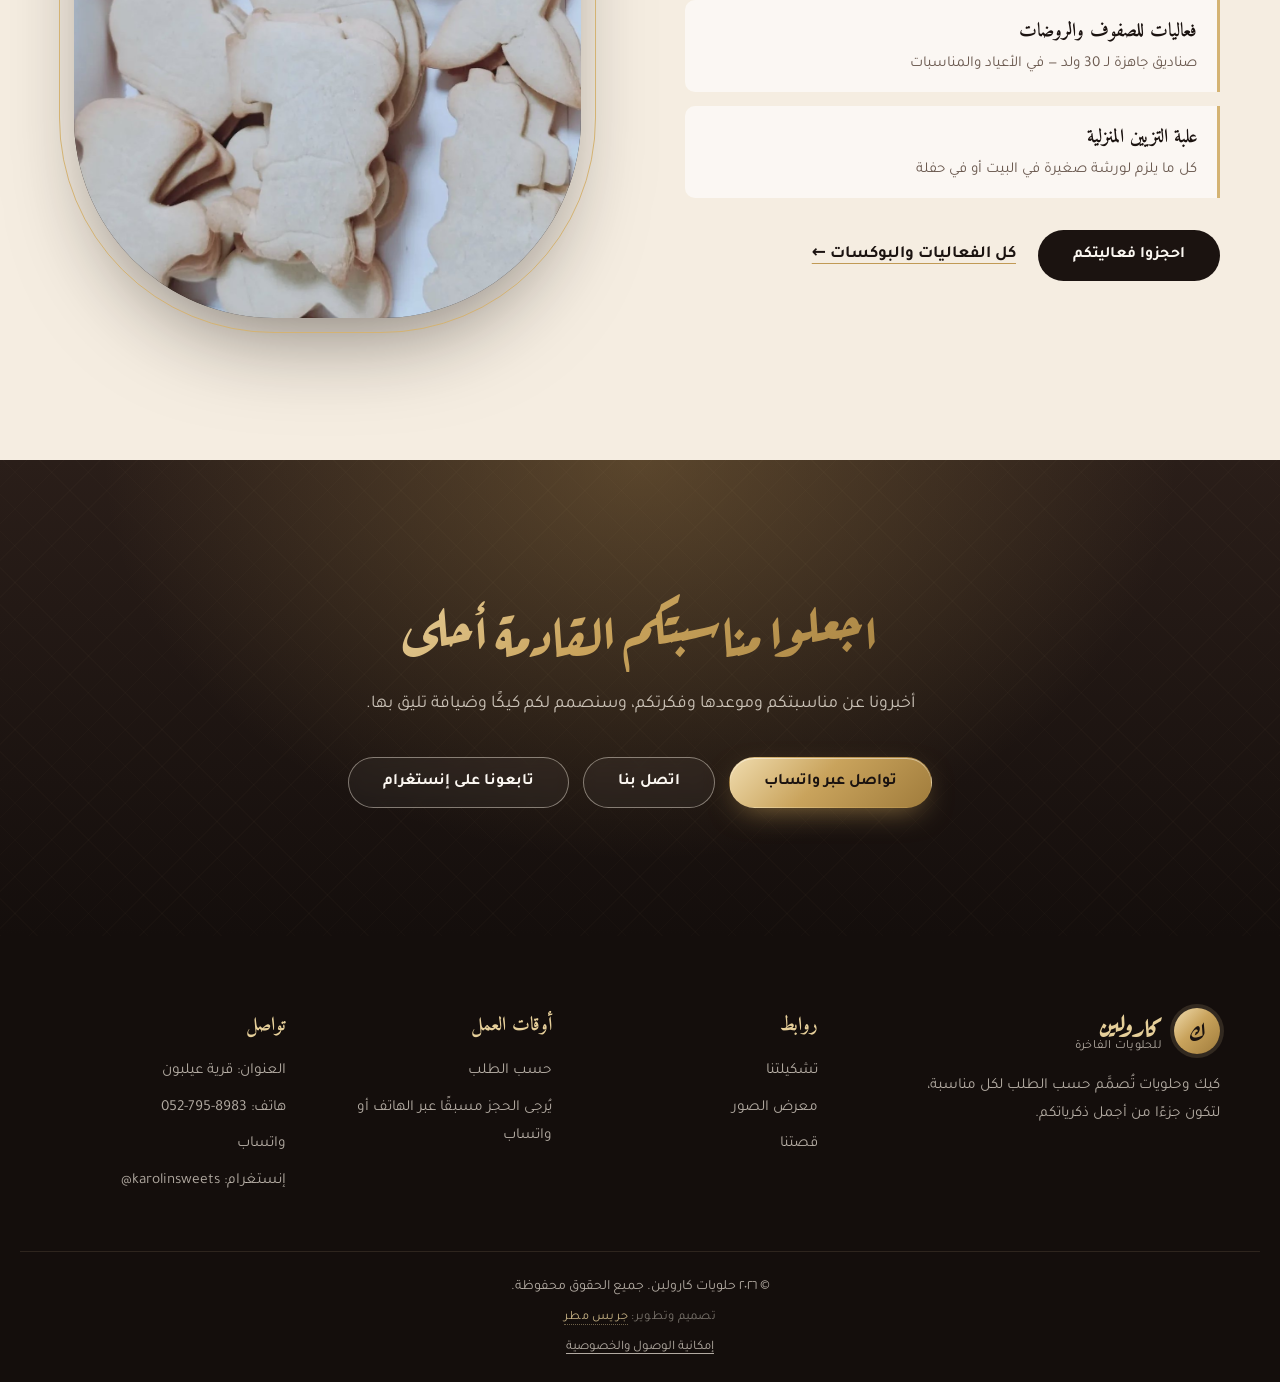
==== commit 3a42d736: "Add trilingual accessibility statement and privacy policy page, skip links and footer link Co-Author" ====
--- a/index.html
+++ b/index.html
@@ -24,6 +24,7 @@
   <link rel="stylesheet" href="style.css">
 </head>
 <body>
+  <a class="skip-link" href="#main">تخطٍّ إلى المحتوى</a>
 
   <!-- ================= شريط تهاني الأعياد ================= -->
   <div class="festive-bar" role="region" aria-label="تهاني الأعياد">
@@ -80,7 +81,7 @@
     </div>
   </header>
 
-  <main>
+  <main id="main">
 
     <!-- ================= القسم الرئيسي (Hero) ================= -->
     <section class="hero" aria-labelledby="hero-title">
@@ -334,6 +335,7 @@
     <div class="container footer__bottom">
       <p>© ٢٠٢٦ حلويات كارولين. جميع الحقوق محفوظة.</p>
       <p class="footer__credit">تصميم وتطوير: <a href="https://wa.me/972526802717?text=%D9%85%D8%B1%D8%AD%D8%A8%D9%8B%D8%A7%20%D8%AC%D8%B1%D9%8A%D8%B3%D8%8C%20%D8%B4%D9%81%D8%AA%20%D9%85%D9%88%D9%82%D8%B9%20%D8%AD%D9%84%D9%88%D9%8A%D8%A7%D8%AA%20%D9%83%D8%A7%D8%B1%D9%88%D9%84%D9%8A%D9%86%20%D9%88%D8%A8%D8%AF%D9%8A%20%D8%A3%D8%B3%D8%AA%D9%81%D8%B3%D8%B1%20%D8%B9%D9%86%20%D8%AA%D8%B5%D9%85%D9%8A%D9%85%20%D9%85%D9%88%D9%82%D8%B9%20%F0%9F%99%82" target="_blank" rel="noopener">جريس مطر</a></p>
+      <p class="footer__legal"><a href="accessibility.html">إمكانية الوصول والخصوصية</a></p>
     </div>
   </footer>
 
--- a/style.css
+++ b/style.css
@@ -1826,3 +1826,40 @@
 .footer__credit { margin: 6px 0 0; font-size: .8rem; color: rgba(245, 237, 225, .45); letter-spacing: .02em; }
 .footer__credit a { color: var(--gold-300); opacity: .85; text-decoration: none; border-block-end: 1px dotted rgba(230, 207, 154, .5); transition: opacity .3s var(--ease); }
 .footer__credit a:hover { opacity: 1; }
+
+/* =========================================================
+   إمكانية الوصول: رابط التخطي + صفحة إمكانية الوصول والخصوصية
+   ========================================================= */
+.skip-link {
+  position: fixed; inset-block-start: 10px; inset-inline-start: 10px; z-index: 300;
+  padding: 12px 20px; border-radius: 999px;
+  font: 700 1rem/1 var(--font-body); color: var(--cocoa-900); background: var(--gold-grad);
+  transform: translateY(-160%); transition: transform .25s var(--ease);
+}
+.skip-link:focus { transform: none; outline: 2px solid var(--cream-50); outline-offset: 3px; }
+.footer__legal { margin: 6px 0 0; font-size: .82rem; }
+.footer__legal a { color: rgba(245, 237, 225, .7); text-decoration: underline; text-underline-offset: 4px; }
+.footer__legal a:hover { color: var(--gold-300); }
+
+.legal-wrap { max-inline-size: 820px; }
+.legal { display: none; color: var(--ink); line-height: 1.9; font-size: 1.05rem; }
+html:not([lang="en"]):not([lang="he"]) .legal[lang="ar"],
+html[lang="he"] .legal[lang="he"],
+html[lang="en"] .legal[lang="en"] { display: block; }
+.legal[lang="he"] { font-family: "Heebo", var(--font-body); }
+.legal h2 {
+  margin: 0 0 14px; padding-block-start: 8px;
+  font-family: var(--font-serif); font-size: clamp(1.8rem, 3.4vw, 2.4rem); line-height: 1.35; color: var(--cocoa-900);
+}
+.legal h2 + p { margin-block-start: 0; }
+.legal h2:not(:first-child) { margin-block-start: 56px; padding-block-start: 40px; border-block-start: 1px solid rgba(193, 154, 85, .35); }
+.legal h3 { margin: 30px 0 10px; font-family: var(--font-serif); font-size: 1.35rem; color: var(--cocoa-800); }
+.legal ul { margin: 0; padding-inline-start: 1.3em; display: grid; gap: 8px; }
+.legal li::marker { color: var(--gold-500); }
+.legal a { color: var(--cocoa-800); font-weight: 700; text-decoration: underline; text-decoration-color: var(--gold-500); text-underline-offset: 4px; }
+.legal-card {
+  margin: 6px 0 16px; padding: 20px 24px; border-radius: var(--radius);
+  background: #fff; border: 1px solid rgba(193, 154, 85, .35); box-shadow: var(--shadow-sm);
+}
+.legal-card p { margin: 4px 0; }
+.legal-date { margin-block-start: 28px; font-size: .9rem; color: rgba(42, 29, 23, .65); }
